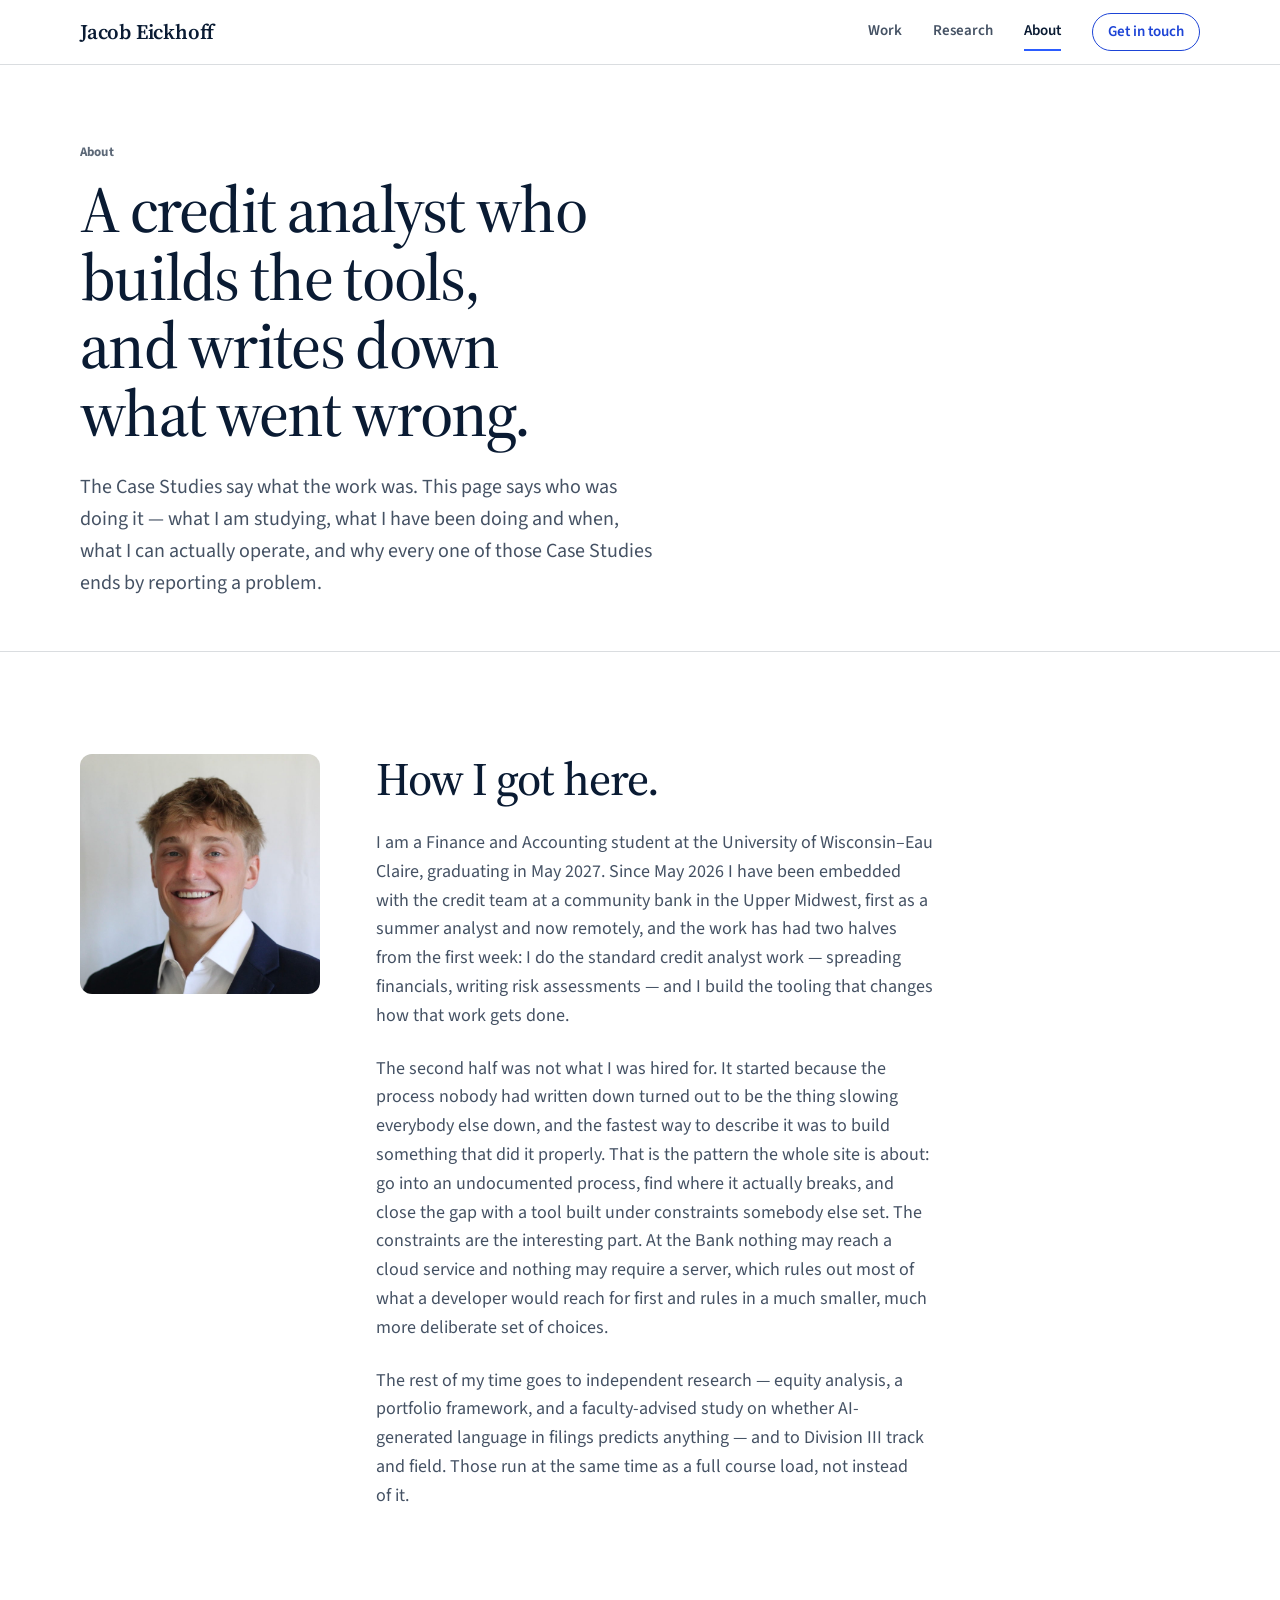
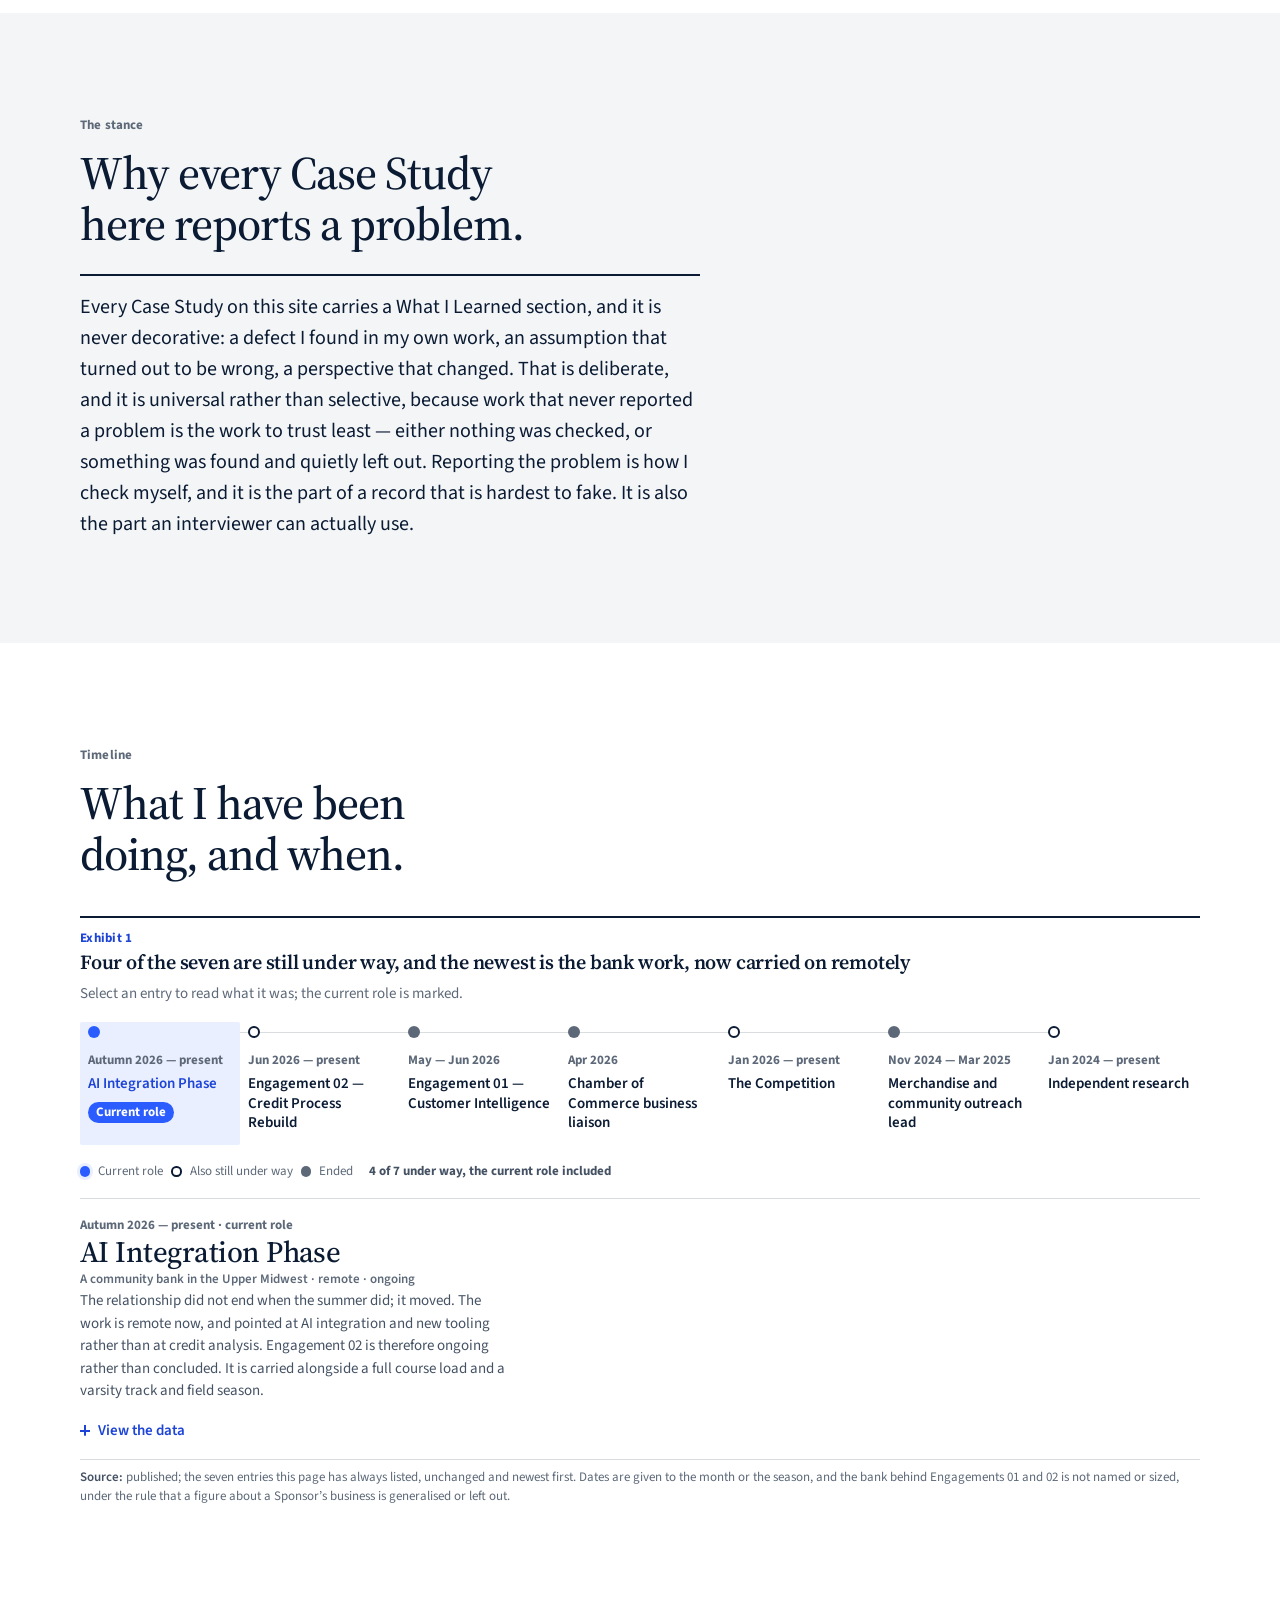
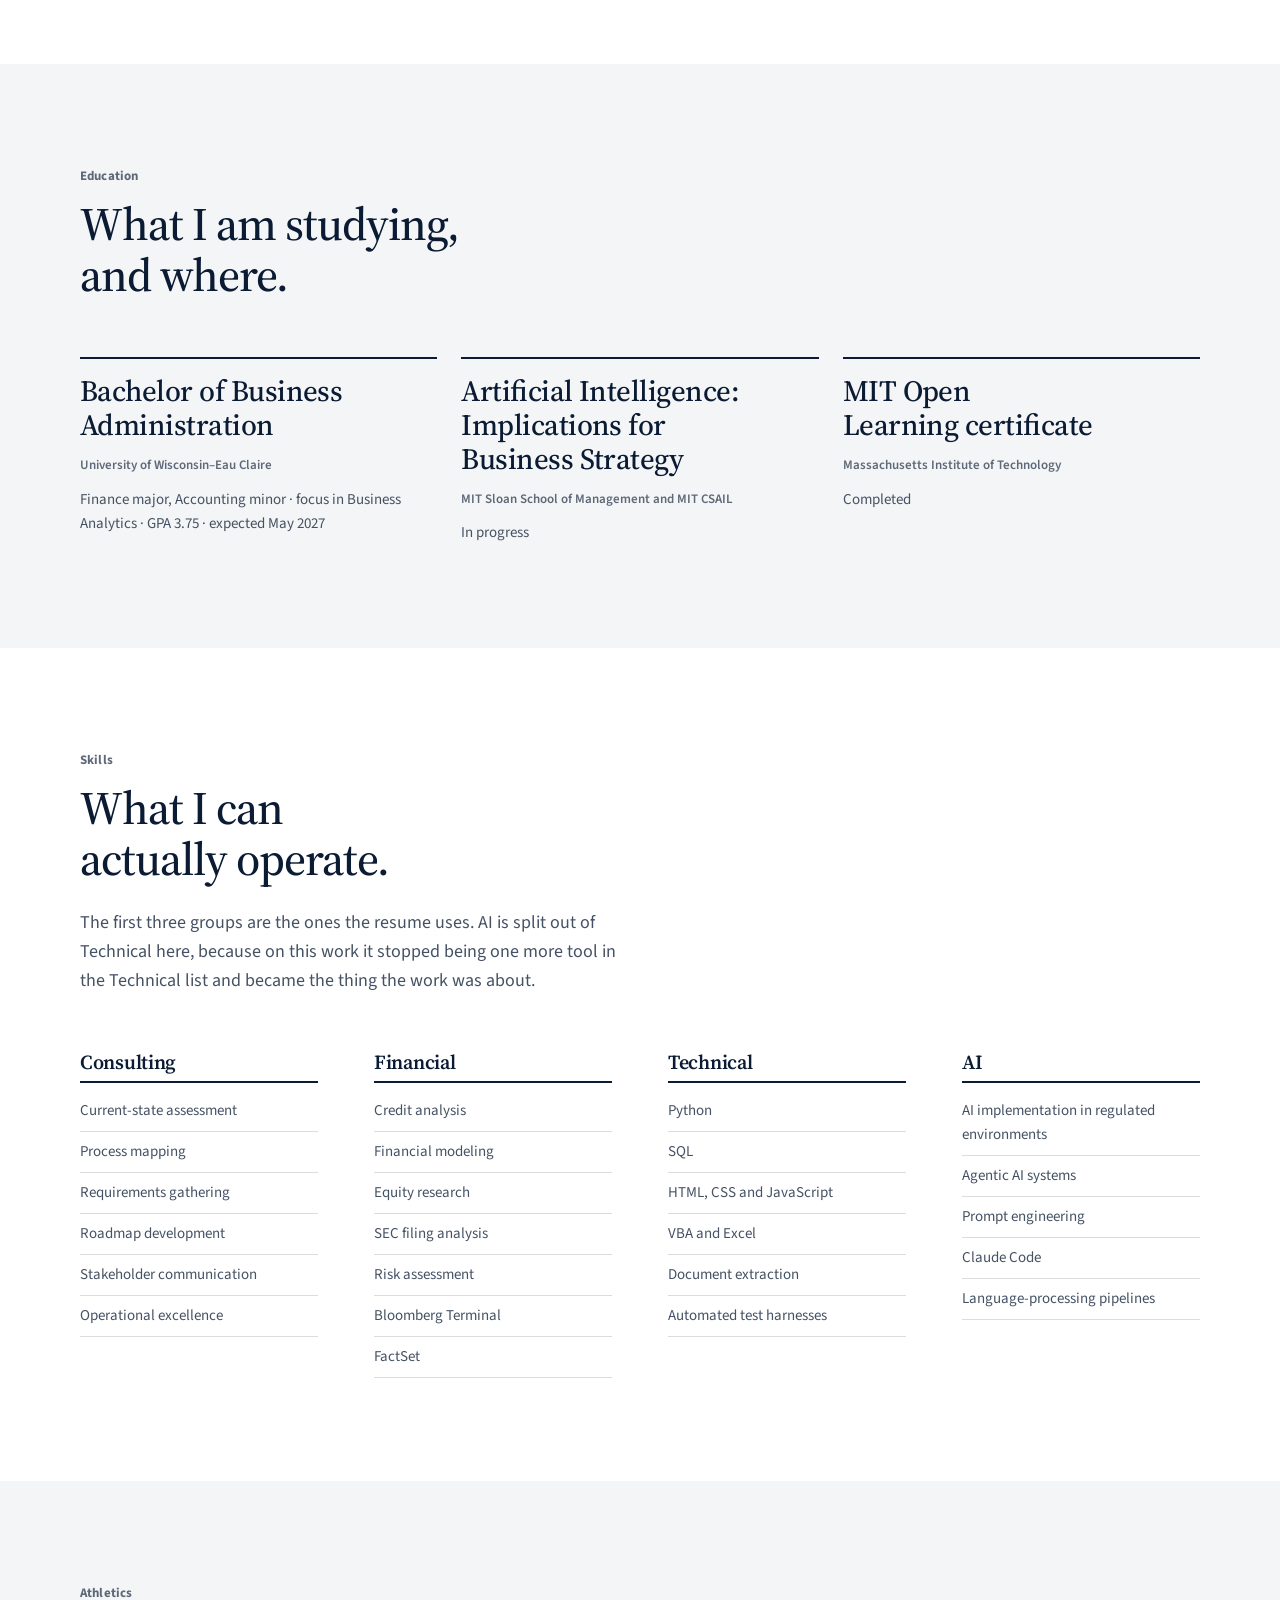
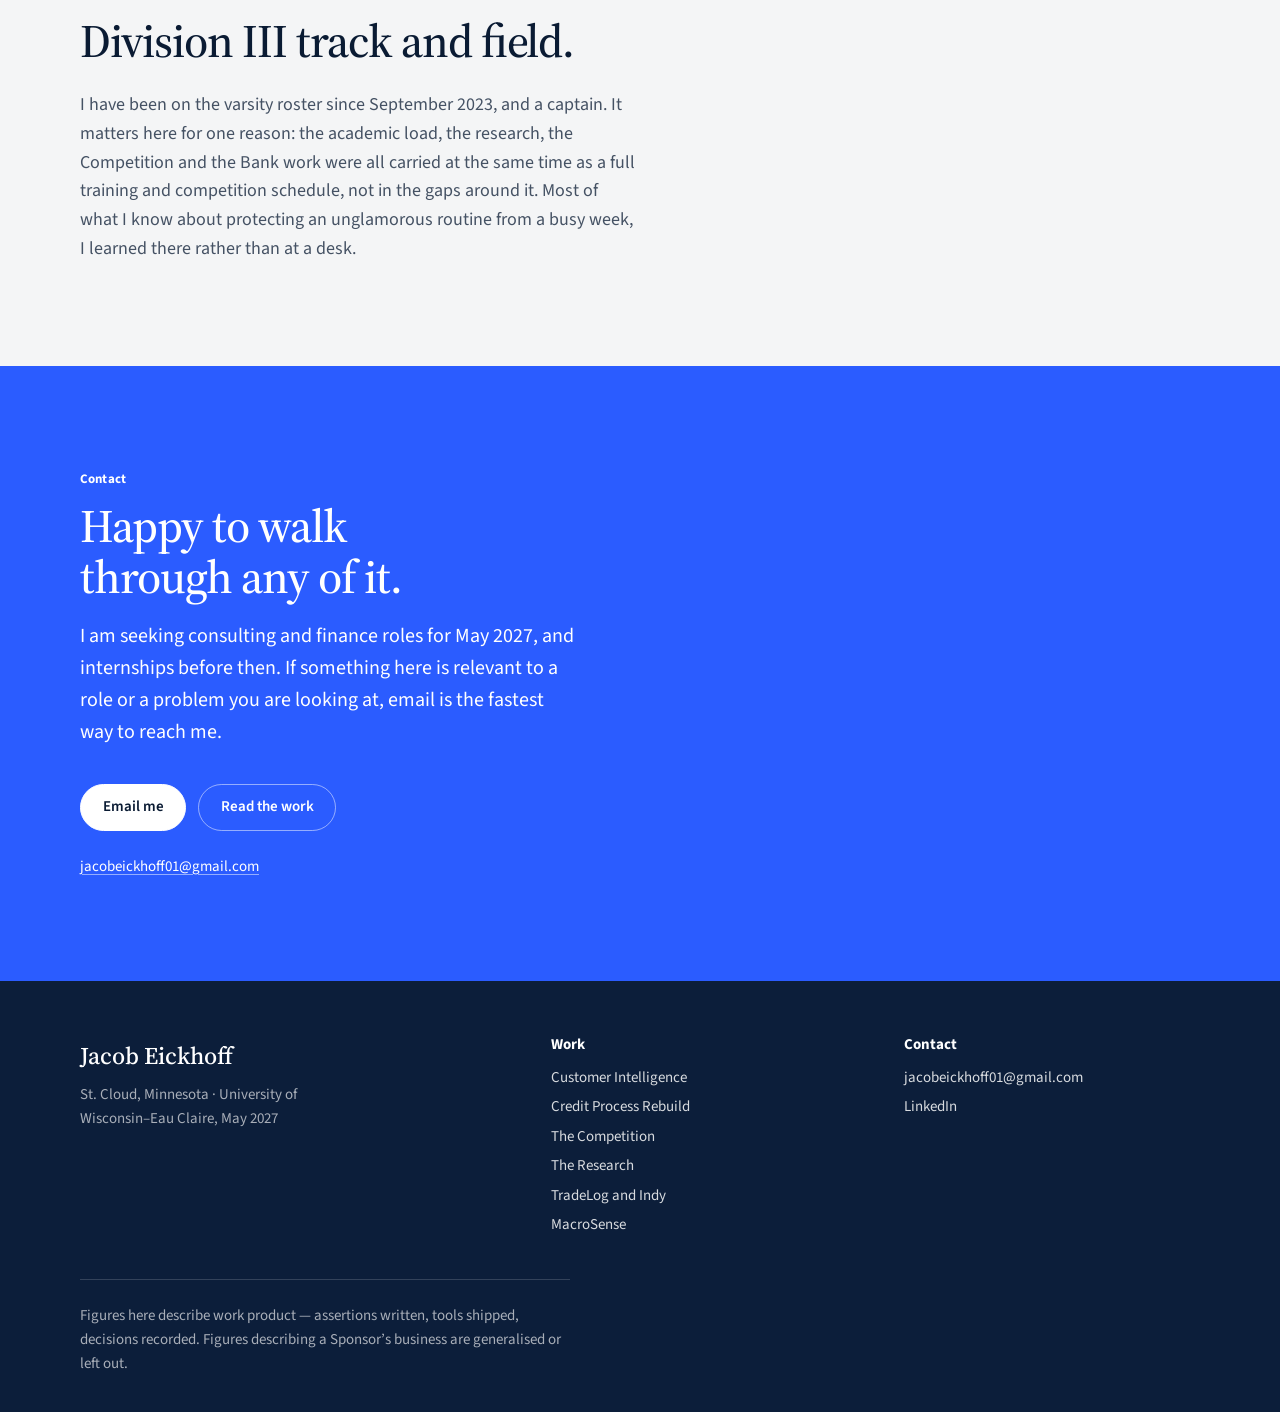
==== about/index.html @ f671aff2 "Seven entries on one rail, and the current role marked where it leads Issue 28. The About page's tim" ====
<!DOCTYPE html>
<html lang="en">
<head>
<meta charset="utf-8">
<meta name="viewport" content="width=device-width, initial-scale=1">
<title>About — Jacob Eickhoff</title>
<meta name="description" content="Jacob Eickhoff — Finance and Accounting BBA at UW–Eau Claire, credit analyst and AI implementation lead for a community bank in the Upper Midwest. Timeline, education, skills, track and field, and why every Case Study here reports a problem.">
<!-- ABOVE THE STYLESHEETS, AND NOT DEFERRED. Both halves matter.
     Not deferred: this script turns the hiding rules on and has to do that before first paint.
     Above them: a classic <script src> cannot execute until every stylesheet BEFORE it has
     loaded, because it might ask for a computed style - so below the Google Fonts link, a slow
     or unreachable CDN blocks this script, which blocks the parser, and the reader gets a blank
     page until a third party answers. Here, the page renders immediately in the fallback face
     and the webfont swaps in when it arrives. See the header of motion.js. -->
<script src="/assets/js/motion.js"></script>
<!-- Deferred: it draws each Exhibit from its data table once the page has parsed, and the page is
     complete without it. Above the stylesheets for the reason given for motion.js. -->
<script src="/assets/js/exhibit.js" defer></script>
<link rel="preconnect" href="https://fonts.googleapis.com">
<link rel="preconnect" href="https://fonts.gstatic.com" crossorigin>
<link rel="stylesheet" href="https://fonts.googleapis.com/css2?family=Source+Serif+4:ital,opsz,wght@0,8..60,400;0,8..60,500;0,8..60,600;1,8..60,500;1,8..60,600&amp;family=Source+Sans+3:wght@400;600;700&amp;display=swap">
<link rel="stylesheet" href="/assets/css/site.css">
<link rel="icon" href="/assets/img/favicon.svg" type="image/svg+xml">
</head>
<body>
<!-- chrome:nav -->
  <a class="skip-link" href="#main">Skip to content</a>
  <header class="site-header">
    <div class="wrap site-header__inner">
      <a class="brand" href="/">Jacob Eickhoff</a>
      <nav class="nav" aria-label="Primary">
        <ul class="nav__list">
          <li><a class="nav__link" href="/work/">Work</a></li>
          <li><a class="nav__link" href="/research/">Research</a></li>
          <li><a class="nav__link is-current" href="/about/" aria-current="page">About</a></li>
          <li><a class="nav__link nav__cta" href="/contact/">Get in touch</a></li>
        </ul>
      </nav>
    </div>
  </header>
<!-- /chrome:nav -->

<main id="main">

  <section class="page-head">
    <div class="wrap">
      <p class="eyebrow hero__eyebrow">About</p>
      <h1 class="page-head__title">A credit analyst who builds the tools, and writes down what
        went wrong.</h1>
      <p class="page-head__lede">The Case Studies say what the work was. This page says who was
        doing it &mdash; what I am studying, what I have been doing and when, what I can actually
        operate, and why every one of those Case Studies ends by reporting a problem.</p>
    </div>
  </section>

  <section class="section">
    <div class="wrap">
      <div class="about__grid">
        <img class="about__portrait" src="/assets/img/headshot.jpg" width="800" height="800"
             alt="Jacob Eickhoff, photographed against a plain background in a navy jacket.">
        <div>
          <h2 class="section__title">How I got here.</h2>
          <p class="section__lede">I am a Finance and Accounting student at the University of
            Wisconsin&ndash;Eau Claire, graduating in May 2027. Since May 2026 I have been embedded
            with the credit team at a community bank in the Upper Midwest, first as a summer
            analyst and now remotely, and the work has had two halves from the first week: I do the
            standard credit analyst work &mdash; spreading financials, writing risk assessments
            &mdash; and I build the tooling that changes how that work gets done.</p>
          <p class="section__lede">The second half was not what I was hired for. It started
            because the process nobody had written down turned out to be the thing slowing
            everybody else down, and the fastest way to describe it was to build something that
            did it properly. That is the pattern the whole site is about: go into an undocumented
            process, find where it actually breaks, and close the gap with a tool built under
            constraints somebody else set. The constraints are the interesting part. At the Bank
            nothing may reach a cloud service and nothing may require a server, which rules out
            most of what a developer would reach for first and rules in a much smaller, much more
            deliberate set of choices.</p>
          <p class="section__lede">The rest of my time goes to independent research &mdash; equity
            analysis, a portfolio framework, and a faculty-advised study on whether AI-generated
            language in filings predicts anything &mdash; and to Division III track and field.
            Those run at the same time as a full course load, not instead of it.</p>
        </div>
      </div>
    </div>
  </section>

  <!-- The stance. It is on this page and nowhere else, deliberately: put it on every Case Study
       and it reads as an apology attached to the thing being apologised for. Put it once, here,
       and it reads as the method it is. -->
  <section class="section section--shade" id="stance">
    <div class="wrap">
      <p class="eyebrow">The stance</p>
      <h2 class="section__title">Why every Case Study here reports a problem.</h2>
      <p class="stance">Every Case Study on this site carries a What I Learned section, and it is never
          decorative: a defect I found in my own work, an assumption that turned out to be wrong,
          a perspective that changed. That is deliberate, and it is universal rather than
          selective, because work that never reported a problem is the work to trust least
          &mdash; either nothing was checked, or something was found and quietly left out.
          Reporting the problem is how I check myself, and it is the part of a record that is
        hardest to fake. It is also the part an interviewer can actually use.</p>
    </div>
  </section>

  <section class="section" id="timeline">
    <div class="wrap">
      <p class="eyebrow">Timeline</p>
      <h2 class="section__title">What I have been doing, and when.</h2>
      <figure class="exhibit" id="exhibit-timeline" data-exhibit="timeline" data-provenance="published">
        <div class="exhibit__head">
          <h3 class="exhibit__title"><span class="exhibit__label">Exhibit 1</span> Four of the seven are
            still under way, and the newest is the bank work, now carried on remotely</h3>
          <p class="exhibit__instruction">Select an entry to read what it was; the current role is
            marked.</p>
        </div>
        <div class="exhibit__stage" data-stage></div>
        <details class="exhibit__data">
          <summary class="exhibit__data-toggle">View the data</summary>
          <div class="exhibit__table exhibit__table--prose">
            <table>
              <caption>Every entry on the timeline, newest first; the first is the current role</caption>
              <thead>
                <tr><th scope="col">Role or Engagement</th><th scope="col">When</th><th scope="col">Where</th><th scope="col">What it was</th></tr>
              </thead>
              <tbody>
                <tr><th scope="row">AI Integration Phase</th><td>Autumn 2026 &mdash; present</td><td>A community bank in the Upper Midwest &middot; remote &middot; ongoing</td><td>The relationship did not end when the summer did; it moved. The work is remote now, and pointed at AI integration and new tooling rather than at credit analysis. Engagement 02 is therefore ongoing rather than concluded. It is carried alongside a full course load and a varsity track and field season.</td></tr>
                <tr><th scope="row">Engagement 02 &mdash; Credit Process Rebuild</th><td>Jun 2026 &mdash; present</td><td>A community bank in the Upper Midwest &middot; on site through the summer &middot; ongoing</td><td>Loan origination rebuilt as local-only browser tools: intake, tax-document extraction, spreads, and the approval presentation restructured into a Three-Stage Review. Begun on site over the summer and not concluded &mdash; it is what the AI Integration Phase above is a continuation of.</td></tr>
                <tr><th scope="row">Engagement 01 &mdash; Customer Intelligence</th><td>May &mdash; Jun 2026</td><td>A community bank in the Upper Midwest &middot; on site</td><td>Browser-based mapping and profitability tools that gave leadership a spatial and demographic view of a customer base it had only ever seen as rows in a spreadsheet.</td></tr>
                <tr><th scope="row">Chamber of Commerce business liaison</th><td>Apr 2026</td><td>University of Wisconsin&ndash;Eau Claire</td><td>One of a small group of Bloomberg-capable students sent to represent the university at a Chamber of Commerce breakfast, talking to regional executives and business owners about AI, financial analysis and careers.</td></tr>
                <tr><th scope="row">The Competition</th><td>Jan 2026 &mdash; present</td><td>Four-person team &middot; hedge fund case competition</td><td>&ldquo;Operational AI Adoption in a Winner-Take-Most Economy.&rdquo; I built the language-processing and machine-learning pipeline behind the paper, and reported the two earlier periods in which the same signal pointed the wrong way rather than only the one in which it worked.</td></tr>
                <tr><th scope="row">Merchandise and community outreach lead</th><td>Nov 2024 &mdash; Mar 2025</td><td>Bonds Social Club</td><td>Outreach to stakeholders across 35+ institutions, a go-to-market plan for 35 merchandise items, campus bookstore placement, and 5+ partner meetings out of it. The least technical thing on this list and the one that taught me the most about getting a decision out of somebody who does not report to me.</td></tr>
                <tr><th scope="row">Independent research</th><td>Jan 2024 &mdash; present</td><td>Self-directed, and faculty-advised</td><td>Equity analysis across US markets on Bloomberg and FactSet, a portfolio framework built on full-market sentiment signals, and The Research &mdash; the faculty-advised study on whether AI-generated language in SEC filings predicts abnormal returns, which I withdrew after catching my own false positive, and then rebuilt from the ground up.</td></tr>
              </tbody>
            </table>
          </div>
        </details>
        <figcaption class="exhibit__source"><b>Source:</b> published; the seven entries this page has
          always listed, unchanged and newest first. Dates are given to the month or the season, and
          the bank behind Engagements 01 and 02 is not named or sized, under the rule that a figure
          about a Sponsor&rsquo;s business is generalised or left out.</figcaption>
      </figure>
    </div>
  </section>

  <section class="section section--shade" id="education">
    <div class="wrap">
      <p class="eyebrow">Education</p>
      <h2 class="section__title">What I am studying, and where.</h2>
      <ul class="credentials">
        <li class="credential reveal">
          <h3 class="credential__what">Bachelor of Business Administration</h3>
          <p class="credential__where">University of Wisconsin&ndash;Eau Claire</p>
          <p class="credential__meta">Finance major, Accounting minor &middot; focus in Business
            Analytics &middot; GPA 3.75 &middot; expected May 2027</p>
        </li>
        <li class="credential reveal">
          <h3 class="credential__what">Artificial Intelligence: Implications for Business
            Strategy</h3>
          <p class="credential__where">MIT Sloan School of Management and MIT CSAIL</p>
          <p class="credential__meta">In progress</p>
        </li>
        <li class="credential reveal">
          <h3 class="credential__what">MIT Open Learning certificate</h3>
          <p class="credential__where">Massachusetts Institute of Technology</p>
          <p class="credential__meta">Completed</p>
        </li>
      </ul>
    </div>
  </section>

  <section class="section" id="skills">
    <div class="wrap">
      <p class="eyebrow">Skills</p>
      <h2 class="section__title">What I can actually operate.</h2>
      <p class="section__lede">The first three groups are the ones the resume uses. AI is
        split out of Technical here, because on this work it stopped being one more tool in the
        Technical list and became the thing the work was about.</p>
      <div class="skillset">
        <div class="skillset__group reveal">
          <h3 class="skillset__name">Consulting</h3>
          <ul class="skillset__list">
            <li>Current-state assessment</li>
            <li>Process mapping</li>
            <li>Requirements gathering</li>
            <li>Roadmap development</li>
            <li>Stakeholder communication</li>
            <li>Operational excellence</li>
          </ul>
        </div>
        <div class="skillset__group reveal">
          <h3 class="skillset__name">Financial</h3>
          <ul class="skillset__list">
            <li>Credit analysis</li>
            <li>Financial modeling</li>
            <li>Equity research</li>
            <li>SEC filing analysis</li>
            <li>Risk assessment</li>
            <li>Bloomberg Terminal</li>
            <li>FactSet</li>
          </ul>
        </div>
        <div class="skillset__group reveal">
          <h3 class="skillset__name">Technical</h3>
          <ul class="skillset__list">
            <li>Python</li>
            <li>SQL</li>
            <li>HTML, CSS and JavaScript</li>
            <li>VBA and Excel</li>
            <li>Document extraction</li>
            <li>Automated test harnesses</li>
          </ul>
        </div>
        <div class="skillset__group reveal">
          <h3 class="skillset__name">AI</h3>
          <ul class="skillset__list">
            <li>AI implementation in regulated environments</li>
            <li>Agentic AI systems</li>
            <li>Prompt engineering</li>
            <li>Claude Code</li>
            <li>Language-processing pipelines</li>
          </ul>
        </div>
      </div>
    </div>
  </section>

  <section class="section section--shade" id="athletics">
    <div class="wrap">
      <p class="eyebrow">Athletics</p>
      <h2 class="section__title">Division III track and field.</h2>
      <p class="section__lede">I have been on the varsity roster since September 2023, and a
        captain. It matters here for one reason: the academic load, the research, the
        Competition and the Bank work were all carried at the same time as a full training and
        competition schedule, not in the gaps around it. Most of what I know about protecting an
        unglamorous routine from a busy week, I learned there rather than at a desk.</p>
    </div>
  </section>

  <section class="section contact">
    <div class="wrap">
      <p class="eyebrow hero__eyebrow">Contact</p>
      <h2 class="contact__title">Happy to walk through any of it.</h2>
      <p class="contact__lede">I am seeking consulting and finance roles for May 2027, and
        internships before then. If something here is relevant to a role or a problem you are
        looking at, email is the fastest way to reach me.</p>
      <div class="contact__actions">
        <a class="btn btn--primary" href="mailto:jacobeickhoff01@gmail.com">Email me</a>
        <a class="btn btn--ghost" href="/work/">Read the work</a>
      </div>
      <p class="contact__address"><a href="mailto:jacobeickhoff01@gmail.com">jacobeickhoff01@gmail.com</a></p>
    </div>
  </section>

</main>

<!-- chrome:footer -->
  <footer class="site-footer">
    <div class="wrap site-footer__inner">
      <div class="site-footer__identity">
        <p class="site-footer__name">Jacob Eickhoff</p>
        <p class="site-footer__where">St. Cloud, Minnesota &middot; University of Wisconsin&ndash;Eau Claire, May 2027</p>
      </div>
      <div class="site-footer__group">
        <h2 class="site-footer__heading">Work</h2>
        <ul class="site-footer__list">
          <li><a href="/work/customer-intelligence/">Customer Intelligence</a></li>
          <li><a href="/work/credit-process-rebuild/">Credit Process Rebuild</a></li>
          <li><a href="/work/the-competition/">The Competition</a></li>
          <li><a href="/work/the-research/">The Research</a></li>
          <li><a href="/work/tradelog-and-indy/">TradeLog and Indy</a></li>
          <li><a href="/work/macrosense/">MacroSense</a></li>
        </ul>
      </div>
      <div class="site-footer__group">
        <h2 class="site-footer__heading">Contact</h2>
        <ul class="site-footer__list">
          <li><a href="mailto:jacobeickhoff01@gmail.com">jacobeickhoff01@gmail.com</a></li>
          <li><a href="https://www.linkedin.com/in/jacob-eickhoff" rel="me noopener">LinkedIn</a></li>
        </ul>
      </div>
      <p class="site-footer__note">Figures here describe work product &mdash; assertions written, tools shipped, decisions recorded. Figures describing a Sponsor&rsquo;s business are generalised or left out.</p>
    </div>
  </footer>
<!-- /chrome:footer -->

</body>
</html>
---- assets/css/site.css ----
/* =================================================================================================
   site.css - the whole visual system. Every page loads this file and no other.

   THE TOKENS ARE THE CONTRACT. Palette, type scale and spacing rhythm are custom properties on
   :root, and nothing below hard-codes a colour or a size that a token already names. That is what
   makes a Case Study written six issues from now look like it belongs to the same site as the
   homepage without anyone comparing them side by side.

   NOTHING IS HIDDEN EXCEPT UNDER .js-motion. The scroll reveals need their elements to start
   invisible, and an element that starts invisible in a plain stylesheet stays invisible forever
   when the script is blocked, fails, or simply has not arrived yet. So the hiding rule is scoped
   to a class that motion.js adds to <html> as its first act. No script, no class, no hiding, and
   the page is just a page. suites/run.py fails the run on any opacity:0 outside that scope.
   (The Spine's table of contents is not hidden in this sense below 64rem: it is a second route to
   headings the page already shows, dropped where there is no column beside the prose for it.)
   ============================================================================================== */

:root {
  /* ---- palette -------------------------------------------------------------------------------
     The spec's colours and no others. Ink on white; electric blue for what a reader can act on,
     for the Exhibit label and for stat units; navy bands for the figures strip and the footer, and
     a blue band for the contact call to action. Every neutral below is a mix of those, so a new
     grey cannot arrive without somebody typing a new hex value where a reviewer will see it. */
  --ink: #0a1b33;
  --paper: #ffffff;
  --blue: #2b5cff;
  --blue-deep: #1d44d6;
  --navy-deep: #0c1e3a;

  /* Pass and fail, and nothing else. Always paired with an icon and a label, never colour alone. */
  --good: #1b8a5a;
  --bad: #b3261e;

  /* The categorical data palette, in this fixed order, validated for colour-vision separation.
     Its contrast warning is answered by direct labels and the data table, not by the colours. */
  --data-1: #2b5cff;
  --data-2: #10a5b5;
  --data-3: #d9971a;
  --data-4: #c7405a;

  --ink-soft: color-mix(in srgb, var(--ink) 76%, var(--paper));
  --ink-mute: color-mix(in srgb, var(--ink) 66%, var(--paper));
  --line: color-mix(in srgb, var(--ink) 15%, var(--paper));
  --line-soft: color-mix(in srgb, var(--ink) 9%, var(--paper));
  --mist: color-mix(in srgb, var(--ink) 4.5%, var(--paper));
  --mist-deep: color-mix(in srgb, var(--ink) 7%, var(--paper));
  --hatch: color-mix(in srgb, var(--ink) 5%, transparent);
  --blue-wash: color-mix(in srgb, var(--blue) 10%, var(--paper));

  /* Text and rules ON a navy band, and on the blue one. */
  --on-dark: color-mix(in srgb, var(--paper) 84%, var(--navy-deep));
  --on-dark-mute: color-mix(in srgb, var(--paper) 64%, var(--navy-deep));
  --blue-on-dark: color-mix(in srgb, var(--blue) 45%, var(--paper));
  --rule-on-dark: color-mix(in srgb, var(--paper) 16%, transparent);
  --rule-on-blue: color-mix(in srgb, var(--paper) 50%, transparent);

  /* ---- type ----------------------------------------------------------------------------------
     Serif for display only: headlines, titles, stat figures, pull quotes, the drop cap. Sans for
     everything a reader reads through: prose, decks, captions, controls, tables. The display steps
     are fluid so a headline is large on a monitor without overflowing a 320px phone. */
  --font-serif: "Source Serif 4", Georgia, "Times New Roman", serif;
  --font-sans: "Source Sans 3", "Helvetica Neue", Arial, sans-serif;

  --text-xs: 0.8125rem;
  --text-compact: 0.875rem;
  --text-sm: 0.9375rem;
  --text-base: 1.0625rem;
  --text-read: 1.125rem;
  --text-md: 1.25rem;
  --text-brand: 1.3rem;
  --text-name: 1.5rem;
  --text-lg: clamp(1.4rem, 1.2rem + 0.8vw, 1.85rem);
  --text-xl: clamp(1.9rem, 1.4rem + 2vw, 2.9rem);
  --text-2xl: clamp(2.3rem, 1.5rem + 3.4vw, 4.1rem);
  --text-3xl: clamp(2.5rem, 1.6rem + 4vw, 4.75rem);
  --text-figure: clamp(2.6rem, 2rem + 2.5vw, 3.75rem);

  --tracking-display: -0.022em;
  --tracking-hero: -0.028em;

  /* ---- spacing rhythm ------------------------------------------------------------------------ */
  --space-3xs: 0.25rem;
  --space-2xs: 0.5rem;
  --space-xs: 0.75rem;
  --space-sm: 1rem;
  --space-md: 1.5rem;
  --space-lg: 2.25rem;
  --space-xl: 3.5rem;
  --space-2xl: 5rem;
  --space-3xl: 6.5rem;

  --wrap: 76rem;
  --measure: 46rem;
  --gutter: clamp(1rem, 4vw, 3rem);
  --radius: 10px;
  --radius-photo: 12px;
  --radius-ring: 2px;
  --pill: 999px;

  /* The sticky chrome, and what has to clear it: the header sits at one layer, the progress rule
     drawn along its lower edge at the next, and anything else sticky stops this far from the top. */
  --z-chrome: 40;
  --z-over-chrome: 41;
  --chrome-clearance: 6rem;
  --ease: cubic-bezier(0.16, 1, 0.3, 1);
  --speed: 800ms;

  accent-color: var(--blue);
}

/* =================================================================================================
   RESET - the small, deliberate part of one
   ============================================================================================== */
*,
*::before,
*::after {
  box-sizing: border-box;
}

html {
  -webkit-text-size-adjust: 100%;
  scroll-behavior: smooth;
  /* The chrome is sticky, so an in-page anchor has to land below it rather than under it. */
  scroll-padding-top: 6.5rem;
  scrollbar-color: var(--line) var(--paper);
}

@media (min-width: 40rem) {
  html {
    scroll-padding-top: 5.5rem;
  }
}

body {
  margin: 0;
  background: var(--paper);
  color: var(--ink);
  font-family: var(--font-sans);
  font-size: var(--text-base);
  line-height: 1.6;
  font-feature-settings: "kern", "liga";
  /* A long unbroken token - a URL in body copy - is the usual cause of overflow at 320px. */
  overflow-wrap: break-word;
}

::selection {
  background: var(--blue);
  color: var(--paper);
}

img {
  max-width: 100%;
  height: auto;
  display: block;
}

h1,
h2,
h3,
h4 {
  font-family: var(--font-serif);
  font-weight: 600;
  font-optical-sizing: auto;
  letter-spacing: -0.015em;
  line-height: 1.1;
  margin: 0;
  text-wrap: balance;
}

/* HEADLINE EMPHASIS. One phrase per headline may carry the finding, and this is what it looks
   like. Body text never uses it, and suites/run.py refuses a second one in a headline and any in a
   Spine heading or an Exhibit title. On a navy or blue band the phrase keeps the band's colour:
   blue on blue is invisible, and blue on navy is a link that goes nowhere. */
h1 em,
h2 em,
h3 em,
h4 em,
h5 em,
h6 em {
  font-style: italic;
  color: var(--emphasis, var(--blue-deep));
}

/* A coloured band declares that it is one, and every headline on it follows. */
.stats,
.contact,
.site-footer {
  --emphasis: currentColor;
}

p {
  margin: 0 0 var(--space-sm);
  text-wrap: pretty;
}

p:last-child {
  margin-bottom: 0;
}

a {
  color: inherit;
  text-decoration-thickness: 1px;
  text-underline-offset: 0.22em;
}

a:hover {
  color: var(--blue-deep);
}

ul {
  margin: 0;
  padding: 0;
  list-style: none;
}

button {
  font: inherit;
}

:focus-visible {
  outline: 2px solid var(--blue);
  outline-offset: 3px;
  border-radius: var(--radius-ring);
}

/* =================================================================================================
   UTILITIES - site-wide helpers any component may use
   ============================================================================================== */
/* Read by a screen reader, not drawn: words that a visual layout already says some other way. */
.visually-hidden {
  position: absolute;
  width: 1px;
  height: 1px;
  margin: -1px;
  padding: 0;
  overflow: hidden;
  clip-path: inset(50%);
  white-space: nowrap;
  border: 0;
}

/* =================================================================================================
   LAYOUT
   ============================================================================================== */
.wrap {
  width: 100%;
  max-width: var(--wrap);
  margin-inline: auto;
  padding-inline: var(--gutter);
}

.section {
  padding-block: clamp(var(--space-xl), 8vw, var(--space-3xl));
}

.section--shade {
  background: var(--mist);
}

/* THE LABEL TREATMENT - one rule, every small label on the site. Sentence case: the uppercase
   eyebrow was v1's, and a label set in capitals above a headline competes with the headline. Each
   still owns its own colour and spacing; the typography is what makes them one site. */
.eyebrow,
.about__facts dt,
.case-head__flag,
.pending-result__flag,
.withheld-result__flag,
.track__standing dt,
.omissions dt,
.channels dt {
  font-family: var(--font-sans);
  font-size: var(--text-xs);
  font-weight: 700;
  letter-spacing: 0.01em;
}

.eyebrow {
  color: var(--ink-mute);
  margin: 0 0 var(--space-xs);
}

.section__title {
  font-size: var(--text-xl);
  font-weight: 500;
  letter-spacing: var(--tracking-display);
  max-width: 22ch;
}

/* A heading INSIDE a section, under its title. The step down in size is the whole of the
   difference between them. */
.section__subtitle {
  font-size: var(--text-lg);
  font-weight: 500;
  letter-spacing: -0.018em;
  max-width: 26ch;
  margin-top: var(--space-xl);
  margin-bottom: var(--space-md);
}

.section__lede {
  font-size: var(--text-read);
  color: var(--ink-soft);
  max-width: 62ch;
  margin-top: var(--space-md);
}

/* =================================================================================================
   CHROME - duplicated into every page, kept identical by suites/run.py (ADR-0002)
   A sticky white bar: the name, three routes, and the one action the whole site exists to earn.
   ============================================================================================== */
.skip-link {
  position: absolute;
  left: var(--space-sm);
  top: var(--space-sm);
  z-index: 100;
  transform: translateY(-350%);
  background: var(--ink);
  color: var(--paper);
  font-weight: 600;
  padding: var(--space-2xs) var(--space-sm);
  border-radius: var(--radius-ring);
  text-decoration: none;
  transition: transform 180ms var(--ease);
}

.skip-link:focus {
  transform: translateY(0);
}

.skip-link:hover {
  color: var(--paper);
}

.site-header {
  position: sticky;
  top: 0;
  z-index: var(--z-chrome);
  background: color-mix(in srgb, var(--paper) 94%, transparent);
  -webkit-backdrop-filter: saturate(1.4) blur(10px);
  backdrop-filter: saturate(1.4) blur(10px);
  border-bottom: 1px solid var(--line);
}

.site-header__inner {
  display: flex;
  flex-wrap: wrap;
  align-items: center;
  justify-content: space-between;
  gap: var(--space-3xs) var(--space-md);
  min-height: 4rem;
  padding-block: var(--space-2xs);
}

.brand {
  font-family: var(--font-serif);
  font-weight: 600;
  font-size: var(--text-brand);
  letter-spacing: -0.01em;
  text-decoration: none;
  white-space: nowrap;
}

.brand:hover {
  color: var(--ink);
}

.nav__list {
  display: flex;
  flex-wrap: wrap;
  align-items: center;
  gap: var(--space-2xs) clamp(0.9rem, 2.4vw, 2rem);
}

.nav__link {
  display: inline-block;
  font-size: var(--text-sm);
  font-weight: 600;
  text-decoration: none;
  color: var(--ink-soft);
  padding-block: 0.4rem;
  border-bottom: 2px solid transparent;
  transition: color 160ms var(--ease), border-color 160ms var(--ease),
    background-color 160ms var(--ease);
}

.nav__link:hover {
  color: var(--ink);
  border-bottom-color: var(--blue);
}

/* The active page. One class and one aria-current, and they are the ONLY thing suites/run.py
   permits a page's chrome to differ by. */
.nav__link.is-current {
  color: var(--ink);
  border-bottom-color: var(--blue);
}

.nav__cta,
.nav__cta:hover {
  color: var(--blue-deep);
  border: 1.5px solid var(--blue-deep);
  border-radius: var(--pill);
  padding: 0.4rem 0.95rem;
}

.nav__cta:hover,
.nav__cta.is-current {
  background: var(--blue-deep);
  color: var(--paper);
}

/* On a phone the routes get their own row under the name, spread across it, rather than being
   hidden: a recruiter who opened the link from an email is the reader most likely to be on one. */
@media (max-width: 30rem) {
  .nav {
    flex-basis: 100%;
  }

  .nav__list {
    justify-content: space-between;
    gap: var(--space-2xs) var(--space-xs);
  }

  .nav__link {
    font-size: var(--text-compact);
  }

  .nav__cta,
  .nav__cta:hover {
    padding: 0.3rem 0.7rem;
  }
}

.site-footer {
  background: var(--navy-deep);
  color: var(--on-dark-mute);
  font-size: var(--text-sm);
}

.site-footer__inner {
  display: grid;
  gap: var(--space-lg) var(--space-xl);
  padding-block: var(--space-xl) var(--space-lg);
}

.site-footer__name {
  font-family: var(--font-serif);
  font-size: var(--text-name);
  font-weight: 500;
  color: var(--paper);
  margin: 0 0 var(--space-2xs);
}

.site-footer__where {
  margin: 0;
  max-width: 34ch;
}

.site-footer__heading {
  font-family: var(--font-sans);
  font-size: var(--text-sm);
  font-weight: 700;
  letter-spacing: 0.01em;
  color: var(--paper);
  margin-bottom: var(--space-xs);
}

.site-footer__list li {
  margin-bottom: 0.35rem;
}

.site-footer__list a {
  color: var(--on-dark);
  text-decoration: none;
  overflow-wrap: anywhere;
}

.site-footer__list a:hover {
  color: var(--paper);
  text-decoration: underline;
}

.site-footer__note {
  grid-column: 1 / -1;
  border-top: 1px solid var(--rule-on-dark);
  padding-top: var(--space-md);
  max-width: 70ch;
  margin: 0;
}

.site-footer :focus-visible {
  outline-color: var(--paper);
}

@media (min-width: 52rem) {
  .site-footer__inner {
    grid-template-columns: 1.4fr 1fr 1fr;
    align-items: start;
  }
}

/* =================================================================================================
   HERO - what Jacob does, in one headline, beside the range of the work
   The headline is the page's <h1>; the name sits under it with the photograph, because a recruiter
   reads what somebody does before who. The Engagement overview is the hero's Exhibit.
   ============================================================================================== */
.hero {
  padding-block: clamp(2.5rem, 6vw, 5.5rem) clamp(2.5rem, 5vw, 4.5rem);
  border-bottom: 1px solid var(--line);
}

.hero__grid {
  display: grid;
  grid-template-columns: minmax(0, 1fr);
  gap: clamp(2rem, 5vw, 4.5rem);
  align-items: center;
}

@media (min-width: 62rem) {
  .hero__grid {
    grid-template-columns: minmax(0, 1.05fr) minmax(0, 1fr);
  }
}

.hero__headline {
  font-size: var(--text-3xl);
  font-weight: 500;
  letter-spacing: var(--tracking-hero);
  line-height: 1.02;
  max-width: 15ch;
}

.hero__dek {
  font-size: var(--text-md);
  color: var(--ink-soft);
  max-width: 44ch;
  margin-top: var(--space-md);
}

.hero__ctas {
  display: flex;
  flex-wrap: wrap;
  gap: var(--space-xs);
  margin-top: var(--space-lg);
}

.hero__who {
  display: flex;
  align-items: center;
  gap: 0.9rem;
  margin: var(--space-lg) 0 0;
  font-size: var(--text-sm);
  color: var(--ink-soft);
}

.hero__who img {
  flex: none;
  width: 3rem;
  height: 3rem;
  border-radius: 50%;
  object-fit: cover;
  background: var(--mist);
}

.hero__who strong {
  display: block;
  color: var(--ink);
}

/* The hero's Exhibit sits in the grid, not in a reading column, and stops growing where a 2x2
   stops getting easier to read. */
.exhibit--hero {
  margin: 0;
  max-width: 40rem;
}

/* An arrow on a link or a button that leads on. */
.btn svg,
.more svg {
  flex: none;
  width: 1rem;
  height: 1rem;
  fill: none;
  stroke: currentColor;
  stroke-width: 1.6;
  stroke-linecap: round;
  stroke-linejoin: round;
  transition: transform 200ms var(--ease);
}

.btn:hover svg,
.btn:focus-visible svg,
.more:hover svg,
.more:focus-visible svg {
  transform: translateX(3px);
}

.more {
  display: inline-flex;
  align-items: center;
  gap: 0.45rem;
  font-weight: 600;
  color: var(--blue-deep);
  text-decoration: none;
}

/* =================================================================================================
   BUTTONS - one shape; the ground decides the fill. Primary and solid are the same button, as are
   ghost and outline: v1 needed two pairs because its hero was navy, and now only the contact band
   is a coloured ground, so it is the one place that says otherwise.
   ============================================================================================== */
.btn {
  display: inline-flex;
  align-items: center;
  justify-content: center;
  gap: 0.6rem;
  /* A button label is a label. `anywhere` also lowers the min-content width, which is what stops
     a long one from widening the whole page at 320px rather than just spilling out of its box. */
  max-width: 100%;
  overflow-wrap: anywhere;
  text-align: center;
  font-family: var(--font-sans);
  font-size: var(--text-sm);
  font-weight: 600;
  line-height: 1.3;
  text-decoration: none;
  padding: 0.8rem 1.35rem;
  border: 1.5px solid transparent;
  border-radius: var(--pill);
  cursor: pointer;
  transition: background-color 180ms var(--ease), color 180ms var(--ease),
    border-color 180ms var(--ease);
}

.btn--primary,
.btn--solid {
  background: var(--ink);
  border-color: var(--ink);
  color: var(--paper);
}

.btn--primary:hover,
.btn--solid:hover {
  background: var(--blue);
  border-color: var(--blue);
  color: var(--paper);
}

.btn--ghost,
.btn--outline {
  background: transparent;
  border-color: var(--line);
  color: var(--ink);
}

.btn--ghost:hover,
.btn--outline:hover {
  background: var(--mist);
  border-color: var(--ink);
  color: var(--ink);
}

/* =================================================================================================
   STAT CALLOUTS - the figures strip. The only figures on the homepage (ADR-0001).
   ============================================================================================== */
.stats {
  background: var(--navy-deep);
  color: var(--paper);
  padding-block: clamp(2.5rem, 5vw, 3.5rem);
}

/* The homepage's strip: a line saying what the figures add up to, then the three. */
.stats__grid {
  display: grid;
  gap: var(--space-lg);
}

@media (min-width: 48rem) {
  .stats__grid {
    grid-template-columns: minmax(0, 1.2fr) minmax(0, 3fr);
    align-items: end;
  }
}

.stats__intro {
  font-size: var(--text-lg);
  font-weight: 500;
  letter-spacing: -0.01em;
  line-height: 1.2;
  color: var(--paper);
  max-width: 16ch;
}

.stats__list {
  display: grid;
  gap: var(--space-lg);
}

@media (min-width: 46rem) {
  .stats__list {
    grid-template-columns: repeat(3, 1fr);
    gap: var(--space-xl);
  }
}

.stat {
  border-top: 1px solid var(--rule-on-dark);
  padding-top: var(--space-sm);
}

.stat__figure {
  display: flex;
  align-items: baseline;
  gap: var(--space-2xs);
  flex-wrap: wrap;
  margin: 0;
}

.stat__value {
  font-family: var(--font-serif);
  font-size: var(--text-figure);
  font-weight: 500;
  letter-spacing: -0.02em;
  line-height: 1;
  /* Tabular figures so a counting animation does not make the row jitter as digits change. */
  font-variant-numeric: tabular-nums lining-nums;
}

.stat__unit {
  font-size: var(--text-sm);
  font-weight: 600;
  color: var(--blue-on-dark);
}

.stat__label {
  display: block;
  margin-top: var(--space-xs);
  color: var(--on-dark-mute);
  font-size: var(--text-sm);
  max-width: 32ch;
}

/* THE NUMBERS ROW. On a Case Study the three Stat Callouts are not a band but a row in the page
   head, on white: the frame, then the figures, then the argument. */
.stats--row {
  /* Back to the light-ground emphasis: `initial` unsets the band's, and the fallback applies. */
  --emphasis: initial;
  background: var(--paper);
  color: var(--ink);
  padding-block: 0 clamp(2.5rem, 5vw, 3.5rem);
  border-bottom: 1px solid var(--line);
}

.stats--row .eyebrow {
  font-family: var(--font-sans);
  font-size: var(--text-sm);
  font-weight: 700;
  letter-spacing: 0.01em;
  color: var(--ink);
  max-width: none;
  margin-bottom: var(--space-sm);
}

.stats--row .stats__list {
  gap: var(--space-md);
}

.stats--row .stat {
  border-top: 2px solid var(--ink);
}

.stats--row .stat__value {
  font-size: var(--text-xl);
}

.stats--row .stat__unit {
  color: var(--blue-deep);
}

.stats--row .stat__label {
  color: var(--ink-soft);
}

/* =================================================================================================
   ABOUT BAND
   ============================================================================================== */
.about__grid {
  display: grid;
  gap: var(--space-lg);
  align-items: start;
}

@media (min-width: 52rem) {
  .about__grid {
    grid-template-columns: 15rem minmax(0, 1fr);
    gap: var(--space-xl);
  }
}

.about__portrait {
  width: 100%;
  max-width: 15rem;
  aspect-ratio: 1 / 1;
  object-fit: cover;
  border-radius: var(--radius-photo);
  background: var(--mist);
}

/* Three short facts in a row, each a label over its value. */
.about__facts {
  display: flex;
  flex-wrap: wrap;
  gap: var(--space-2xs) var(--space-lg);
  margin: var(--space-md) 0 0;
  font-size: var(--text-sm);
}

.about__facts dt {
  color: var(--ink-mute);
}

.about__facts dd {
  margin: 0;
  font-weight: 600;
}

/* The way out of the summary and into the depth: the last line of a Research Track. Weighted like
   a decision, and blue because it is one. */
.track__more {
  margin-top: var(--space-md);
  font-size: var(--text-sm);
  font-weight: 600;
}

.track__more a {
  color: var(--blue-deep);
  text-decoration: none;
}

.track__more a:hover {
  text-decoration: underline;
}

/* =================================================================================================
   ENGAGEMENT PREVIEW CARDS - and the two things that share their shape
   An editorial list rather than a row of boxes: a rule, an index, a title, a line.
   ============================================================================================== */
.engagements__list,
.routes {
  display: grid;
  gap: var(--space-lg) var(--space-md);
  margin-top: var(--space-xl);
}

@media (min-width: 42rem) {
  .engagements__list,
  .routes {
    grid-template-columns: repeat(2, 1fr);
  }
}

@media (min-width: 66rem) {
  .engagements__list {
    grid-template-columns: repeat(3, 1fr);
  }
}

/* An education credential is the same card, and so is a route off the 404 page. Sharing the rule
   is what stops the three drifting apart. The credential is the one that is not interactive, so
   it is the one without the hover. */
.engagement-card,
.credential,
.route {
  border-top: 2px solid var(--ink);
  padding-top: var(--space-sm);
  display: grid;
  align-content: start;
  gap: var(--space-2xs);
  transition: border-top-color 200ms var(--ease);
}

.engagement-card--linked:hover,
.route:hover {
  border-top-color: var(--blue);
}

.engagement-card--linked:hover .engagement-card__link,
.route:hover .route__link {
  color: var(--blue-deep);
}

.engagement-card__index {
  font-size: var(--text-xs);
  font-weight: 700;
  font-variant-numeric: tabular-nums;
  color: var(--ink-mute);
  margin: 0;
}

/* Three places carry a card-sized title, a small supporting label and a grey line: the Engagement
   preview, the About page's education cards, and the routes off the 404 page. */
.engagement-card__name,
.credential__what,
.route__name {
  font-size: var(--text-lg);
  font-weight: 500;
  letter-spacing: -0.018em;
  line-height: 1.15;
}

.engagement-card__sponsor,
.credential__where,
.track__sponsor {
  font-size: var(--text-xs);
  font-weight: 600;
  color: var(--ink-mute);
  margin: 0;
}

.engagement-card__line,
.credential__meta,
.route__line {
  font-size: var(--text-sm);
  color: var(--ink-soft);
  margin: var(--space-3xs) 0 0;
}

/* The line under the Engagement list, and the line under the four routes on the 404. */
.engagements__note,
.routes__note {
  margin-top: var(--space-lg);
  font-size: var(--text-sm);
  color: var(--ink-mute);
  max-width: 62ch;
}

/* =================================================================================================
   FEATURED WORK - the homepage's three Engagements shown working, and the one set in a pull quote
   Each feature is its Case Study's argument beside a compact copy of one of its Exhibits. Until that
   Exhibit is added a feature is its argument alone, at its reading width.
   ============================================================================================== */
.section__head {
  display: flex;
  flex-wrap: wrap;
  justify-content: space-between;
  align-items: end;
  gap: var(--space-sm) var(--space-lg);
  margin-bottom: clamp(2rem, 5vw, 3.5rem);
}

.section__head .section__title {
  max-width: 20ch;
}

.section__head .section__lede {
  max-width: 42ch;
  margin: 0;
}

.feature {
  display: grid;
  grid-template-columns: minmax(0, 1fr);
  gap: clamp(1.5rem, 4vw, 4rem);
  padding-block: clamp(2.5rem, 5vw, 4rem);
  border-top: 1px solid var(--line);
}

.feature:first-child {
  border-top: 0;
  padding-top: 0;
}

/* Until the features carry their Exhibits, the three arguments sit side by side, ruled like cards. */
@media (min-width: 60rem) {
  .features:not(:has(.exhibit)) {
    display: grid;
    grid-template-columns: repeat(3, minmax(0, 1fr));
    gap: var(--space-lg) var(--space-md);
  }

  .features:not(:has(.exhibit)) .feature {
    padding: var(--space-sm) 0 0;
    border-top: 2px solid var(--ink);
  }

  .features:not(:has(.exhibit)) .feature--flip > .feature__copy {
    order: 0;
  }
}

@media (min-width: 60rem) {
  .feature:has(> .exhibit) {
    grid-template-columns: minmax(0, 0.8fr) minmax(0, 1.2fr);
    align-items: start;
  }

  .feature--flip:has(> .exhibit) {
    grid-template-columns: minmax(0, 1.2fr) minmax(0, 0.8fr);
  }

  .feature--flip > .feature__copy {
    order: 2;
  }
}

.feature__meta {
  display: flex;
  flex-wrap: wrap;
  gap: var(--space-2xs);
  margin: 0 0 var(--space-sm);
  font-size: var(--text-xs);
  font-weight: 700;
  letter-spacing: 0.01em;
  color: var(--ink-mute);
}

.feature__meta span + span::before {
  content: "\00b7";
  margin-right: var(--space-2xs);
  color: var(--line);
}

.feature__title {
  font-size: var(--text-lg);
  font-weight: 500;
  letter-spacing: -0.018em;
  line-height: 1.15;
  max-width: 22ch;
}

.feature__body {
  color: var(--ink-soft);
  margin-top: 1.1rem;
  max-width: 46ch;
}

.feature__why {
  margin-top: 1.25rem;
  padding-top: var(--space-sm);
  border-top: 1px solid var(--line);
  font-size: var(--text-sm);
  color: var(--ink-soft);
  max-width: 46ch;
}

.feature__why b {
  color: var(--ink);
}

.feature .more,
.feature__action {
  margin-top: 1.25rem;
}

/* The Case Study set in a pull quote, on the shaded band. */
.feature--quote {
  padding: 0;
  border: 0;
}

@media (min-width: 60rem) {
  .feature--quote {
    grid-template-columns: minmax(0, 0.8fr) minmax(0, 1.2fr);
    align-items: start;
  }
}

.pull-quote {
  display: grid;
  gap: var(--space-sm);
  margin: 0;
}

.pull-quote .pull-quote__text {
  font-family: var(--font-serif);
  font-size: var(--text-lg);
  line-height: 1.3;
  color: var(--ink);
  margin: 0;
}

.pull-quote .pull-quote__from {
  font-size: var(--text-sm);
  color: var(--ink-mute);
  margin: 0;
}

/* All six, under the three shown working. */
.engagements {
  margin-top: clamp(2.5rem, 5vw, 4rem);
  padding-top: clamp(2.5rem, 5vw, 4rem);
  border-top: 1px solid var(--line);
}

.engagements__title {
  font-size: var(--text-lg);
  font-weight: 500;
  letter-spacing: -0.018em;
}

.engagements .engagements__list {
  margin-top: var(--space-lg);
}

/* =================================================================================================
   CONTACT BAND - the one blue ground on the site
   ============================================================================================== */
.contact {
  background: var(--blue);
  color: var(--paper);
}

.contact .eyebrow {
  color: var(--paper);
}

.contact__title {
  font-size: var(--text-xl);
  font-weight: 500;
  letter-spacing: var(--tracking-display);
  max-width: 18ch;
}

.contact__lede {
  color: var(--paper);
  max-width: 50ch;
  margin-top: var(--space-sm);
  font-size: var(--text-md);
}

.contact__actions {
  display: flex;
  flex-wrap: wrap;
  gap: var(--space-xs);
  margin-top: var(--space-lg);
}

/* The homepage's band: the invitation, and the two actions set against it on a wide screen. */
.contact__grid {
  display: grid;
  grid-template-columns: minmax(0, 1fr);
  gap: var(--space-lg);
  align-items: end;
  padding-block: clamp(3.5rem, 7vw, 5.5rem);
}

.contact__grid .contact__actions {
  margin-top: 0;
}

@media (min-width: 56rem) {
  .contact__grid {
    grid-template-columns: minmax(0, 1.3fr) minmax(0, 1fr);
  }

  .contact__grid .contact__actions {
    justify-content: flex-end;
  }
}

.contact .btn--primary {
  background: var(--paper);
  border-color: var(--paper);
  color: var(--ink);
}

.contact .btn--primary:hover {
  background: var(--ink);
  border-color: var(--ink);
  color: var(--paper);
}

.contact .btn--ghost {
  border-color: var(--rule-on-blue);
  color: var(--paper);
}

.contact .btn--ghost:hover {
  background: transparent;
  border-color: var(--paper);
  color: var(--paper);
}

/* The address itself, at its own size. It is the thing a reader copies. */
.contact__address {
  margin-top: var(--space-md);
  font-size: var(--text-sm);
  overflow-wrap: anywhere;
}

.contact__address a,
.contact__address a:hover {
  color: var(--paper);
  text-decoration-color: var(--rule-on-blue);
}

.contact :focus-visible {
  outline-color: var(--paper);
}

/* =================================================================================================
   PAGE AND CASE STUDY HEADS - white ground, and the headline carries the page
   ============================================================================================== */
.page-head,
.case-head {
  padding-block: clamp(2.5rem, 6vw, 5rem) clamp(2rem, 4vw, 3.5rem);
  border-bottom: 1px solid var(--line);
}

.page-head__title,
.case-head__title {
  font-size: var(--text-2xl);
  font-weight: 500;
  letter-spacing: -0.026em;
  line-height: 1.04;
  max-width: 20ch;
}

.page-head__lede,
.case-head__lede {
  font-size: var(--text-md);
  color: var(--ink-soft);
  max-width: 58ch;
  margin-top: var(--space-md);
}

.crumb {
  font-size: var(--text-sm);
  color: var(--ink-mute);
  margin-bottom: var(--space-md);
  display: flex;
  flex-wrap: wrap;
  gap: var(--space-2xs);
}

.crumb__link {
  color: var(--ink-soft);
}

.case-head {
  border-bottom: 0;
  padding-bottom: var(--space-lg);
}

/* The frame before the detail: Sponsor, status, governing constraint, reading time. */
.case-meta {
  display: flex;
  flex-wrap: wrap;
  gap: var(--space-xs) var(--space-lg);
  margin: var(--space-lg) 0 0;
  padding-block: var(--space-sm);
  border-block: 1px solid var(--line);
  font-size: var(--text-sm);
}

.case-meta dt {
  font-size: var(--text-xs);
  font-weight: 600;
  color: var(--ink-mute);
}

.case-meta dd {
  margin: var(--space-3xs) 0 0;
  font-weight: 600;
}

/* Four short facts stacked one above another take a phone's whole first screen; two by two they
   take half of it. */
@media (max-width: 40rem) {
  .case-meta {
    display: grid;
    grid-template-columns: repeat(2, minmax(0, 1fr));
  }
}

/* The one line on the page that says an Engagement is not finished. It is a statement about the
   claims on this page, so it reads as a caption and not as a badge. */
.case-head__status {
  margin-top: var(--space-sm);
  font-size: var(--text-sm);
  color: var(--ink-soft);
  max-width: 58ch;
}

.case-head__flag {
  color: var(--ink);
  margin-right: var(--space-2xs);
}

/* =================================================================================================
   THE SPINE - five sections, same order, every Case Study
   ============================================================================================== */
.case-body {
  padding-block: clamp(var(--space-xl), 6vw, var(--space-2xl));
}

/* The reading column is narrower than the page, but it starts where the page starts. Centring it
   inside the full wrap would indent the body away from the head's left edge, and the eye reads
   that as two different pages stitched together. */
.case-body__tools,
.section__tools,
.spine,
.case-foot {
  max-width: var(--measure);
}

/* The Spine's table of contents beside the prose on a wide screen, and gone on a narrow one, where
   the page is one column and the headings are the contents. */
.case-body__grid {
  display: grid;
  grid-template-columns: minmax(0, 1fr);
  gap: var(--space-lg);
}

.toc {
  display: none;
  font-size: var(--text-sm);
}

@media (min-width: 64rem) {
  .case-body__grid {
    grid-template-columns: 13rem minmax(0, 1fr);
    gap: var(--space-2xl);
  }

  .toc {
    display: block;
    position: sticky;
    top: var(--chrome-clearance);
    align-self: start;
  }
}

.toc__title {
  font-size: var(--text-xs);
  font-weight: 700;
  color: var(--ink);
  margin-bottom: var(--space-xs);
}

.toc__list {
  list-style: none;
  margin: 0;
  padding: 0;
  border-left: 1px solid var(--line);
  counter-reset: spine;
}

.toc__list li {
  counter-increment: spine;
}

/* The Spine is the one place on the site a section number carries information: it is the same
   five in the same order on every Case Study, and "section 4" means the same thing on all six. */
.toc__link {
  display: grid;
  grid-template-columns: 1.6rem 1fr;
  padding: 0.45rem 0 0.45rem var(--space-sm);
  margin-left: -1px;
  border-left: 2px solid transparent;
  text-decoration: none;
  color: var(--ink-mute);
  line-height: 1.3;
  transition: color 200ms var(--ease), border-color 200ms var(--ease);
}

.toc__link::before {
  content: counter(spine, decimal-leading-zero);
  font-size: var(--text-xs);
  font-variant-numeric: tabular-nums;
  padding-top: 0.12rem;
}

.toc__link[aria-current] {
  color: var(--ink);
  border-left-color: var(--blue);
  font-weight: 600;
}

/* The reading-progress rule, drawn by motion.js under the chrome. It exists only when the script
   does, because a progress bar that cannot move is not a progress bar. */
.reading-progress {
  position: fixed;
  left: 0;
  top: 0;
  z-index: var(--z-over-chrome);
  width: 100%;
  height: 2px;
  background: var(--blue);
  transform-origin: 0 50%;
  transform: scaleX(0);
  pointer-events: none;
}

/* The same control in the same place, on a page that is not a Case Study. */
.case-body__tools,
.section__tools {
  display: flex;
  justify-content: flex-end;
  margin: 0 0 var(--space-lg);
}

.expand-all {
  font-size: var(--text-sm);
  font-weight: 600;
  color: var(--blue-deep);
  background: none;
  border: 0;
  padding: var(--space-3xs) 0;
  text-decoration: underline;
  text-decoration-thickness: 1px;
  text-underline-offset: 0.22em;
  cursor: pointer;
}

.expand-all:hover {
  color: var(--ink);
}

.spine {
  padding-top: var(--space-xl);
  border-top: 1px solid var(--line);
  margin-top: var(--space-xl);
}

.spine:first-of-type {
  border-top: 0;
  margin-top: 0;
  padding-top: 0;
}

.spine__title {
  font-size: var(--text-xl);
  font-weight: 500;
  letter-spacing: -0.02em;
  margin-bottom: var(--space-md);
}

.spine p {
  max-width: 68ch;
  color: var(--ink-soft);
  font-size: var(--text-read);
  line-height: 1.7;
  margin-bottom: var(--space-sm);
}

/* The drop cap: the first letter of The Situation, and nowhere else. */
.case-body__prose > .spine:first-of-type > p:first-of-type::first-letter {
  float: left;
  font-family: var(--font-serif);
  font-size: 4.1em;
  font-weight: 600;
  line-height: 0.82;
  padding: 0.08em 0.1em 0 0;
  color: var(--ink);
}


/* Two flags, one treatment, and the difference between them is load-bearing. A Pending Result is an
   outcome nobody has measured yet (CONTEXT.md); a withheld one was measured and is not being
   restated until it has been re-derived. They read the same on the page and must not be written the
   same in the markup, because borrowing the reserved term for the second case is what makes it stop
   meaning anything in the first. The dashed, hatched panel says "not yet" without a colour. */
.pending-result,
.withheld-result {
  border: 1px dashed var(--ink-mute);
  border-radius: var(--radius);
  background: repeating-linear-gradient(135deg, transparent 0 9px, var(--hatch) 9px 10px);
  padding: var(--space-sm) var(--space-md);
  margin-top: var(--space-md);
}

.pending-result__flag,
.withheld-result__flag {
  color: var(--ink);
  display: block;
  margin-bottom: var(--space-3xs);
}

/* =================================================================================================
   EXPANDABLE SECTIONS - native <details>, so the content is in the page while collapsed
   The whole point of not hand-rolling these: keyboard operation and state announcement come from
   the element, in-page search finds the closed body, and print can be made to open them.
   ============================================================================================== */
.disclosure {
  border: 1px solid var(--line);
  border-radius: var(--radius);
  margin: var(--space-md) 0 var(--space-lg);
  background: var(--paper);
}

.disclosure__summary {
  font-size: var(--text-base);
  font-weight: 600;
  color: var(--ink);
  padding: var(--space-xs) var(--space-sm);
  border-radius: var(--radius);
  cursor: pointer;
  display: flex;
  gap: var(--space-xs);
  align-items: baseline;
  transition: background-color 180ms var(--ease);
}

.disclosure__summary:hover {
  background: var(--mist);
}

/* The default triangle is replaced by a drawn plus that loses its upright when open, and
   `list-style: none` is the only way to remove the triangle in WebKit as well as in Blink - hence
   both spellings. */
.disclosure__summary {
  list-style: none;
}

.disclosure__summary::-webkit-details-marker {
  display: none;
}

.disclosure__summary::before {
  content: "";
  flex: none;
  width: 0.75rem;
  height: 0.75rem;
  align-self: center;
  background:
    linear-gradient(var(--blue-deep), var(--blue-deep)) center / 100% 2px no-repeat,
    linear-gradient(var(--blue-deep), var(--blue-deep)) center / 2px 100% no-repeat;
  transition: background-size 200ms var(--ease);
}

.disclosure[open] > .disclosure__summary::before {
  background-size: 100% 2px, 2px 0;
}

.disclosure__body {
  padding: var(--space-sm);
  border-top: 1px solid var(--line-soft);
}

.disclosure__body p {
  font-size: var(--text-base);
}

/* =================================================================================================
   EXHIBITS - a numbered, sourced figure that states a finding (CONTEXT.md). One component.
   The markup contract is in the header of exhibit.js. The data is the table in the markup (ADR-0004);
   the stage is empty until the script draws into it, and takes no room while it is.
   ============================================================================================== */
/* The prose column is the container a wide Exhibit measures itself against, so it can run past the
   reading measure to the column's edge and never past it. */
.case-body__prose {
  container-type: inline-size;
}

.exhibit {
  margin: var(--space-lg) 0 var(--space-xl);
  min-width: 0;
}

@media (min-width: 64rem) {
  .exhibit--wide {
    width: 100cqi;
  }
}

.exhibit__head {
  border-top: 2px solid var(--ink);
  padding-top: var(--space-xs);
  margin-bottom: var(--space-sm);
}

.exhibit__title {
  font-size: var(--text-md);
  font-weight: 600;
  line-height: 1.25;
  letter-spacing: -0.01em;
}

/* Blue, for the Exhibit label, is one of the places the palette reserves it. */
.exhibit__label {
  display: block;
  margin-bottom: var(--space-3xs);
  font-family: var(--font-sans);
  font-size: var(--text-xs);
  font-weight: 700;
  letter-spacing: 0.02em;
  color: var(--blue-deep);
}

.exhibit .exhibit__instruction {
  margin: var(--space-2xs) 0 0;
  font-size: var(--text-sm);
  line-height: 1.5;
  color: var(--ink-mute);
}

/* A thumb landing on a stage scrolls the page. Only a draggable mark inside it - the slider - claims
   the gesture; suites/run.py fails any other element in an Exhibit that does. */
.exhibit__stage {
  display: grid;
  grid-template-columns: minmax(0, 1fr);
  gap: var(--space-sm);
  touch-action: pan-x pan-y pinch-zoom;
}

.exhibit__stage:empty {
  display: none;
}

.exhibit__controls {
  display: flex;
  flex-wrap: wrap;
  gap: var(--space-xs);
  align-items: center;
}

/* A diagram that cannot reflow keeps a readable width and scrolls sideways in its own frame, never
   the page's. */
.exhibit__frame,
.exhibit__table {
  /* Positioned, so anything absolutely placed inside the diagram - a hub, a visually hidden label -
     is clipped by the frame instead of escaping it and widening the page. */
  position: relative;
  overflow-x: auto;
  overscroll-behavior-x: contain;
  scrollbar-width: thin;
}

.exhibit .exhibit__count {
  margin: 0;
  font-size: var(--text-sm);
  color: var(--ink-soft);
}

.exhibit__count b {
  font-family: var(--font-serif);
  font-size: 2rem;
  font-weight: 500;
  line-height: 1;
  color: var(--ink);
  font-variant-numeric: tabular-nums;
  margin-right: var(--space-3xs);
  transition: color 200ms var(--ease);
}

.exhibit__readout.is-hot .exhibit__count b {
  color: var(--bad);
}

.exhibit .exhibit__note {
  margin: var(--space-3xs) 0 0;
  font-size: var(--text-sm);
  line-height: 1.5;
  color: var(--ink-soft);
  min-height: 1.5em;
}

.exhibit__data {
  margin-top: var(--space-sm);
  font-size: var(--text-sm);
}

.exhibit__data-toggle {
  display: inline-flex;
  gap: var(--space-2xs);
  align-items: baseline;
  list-style: none;
  cursor: pointer;
  font-weight: 600;
  color: var(--blue-deep);
}

.exhibit__data-toggle::-webkit-details-marker {
  display: none;
}

.exhibit__data-toggle::before {
  content: "";
  flex: none;
  width: 0.65rem;
  height: 0.65rem;
  align-self: center;
  background:
    linear-gradient(currentColor, currentColor) center / 100% 2px no-repeat,
    linear-gradient(currentColor, currentColor) center / 2px 100% no-repeat;
}

.exhibit__data[open] > .exhibit__data-toggle::before {
  background-size: 100% 2px, 2px 0;
}

.exhibit__table {
  margin-top: var(--space-2xs);
}

.exhibit__table table {
  width: 100%;
  border-collapse: collapse;
  font-variant-numeric: tabular-nums lining-nums;
}

.exhibit__table caption {
  caption-side: top;
  text-align: left;
  padding-bottom: var(--space-2xs);
  font-size: var(--text-xs);
  color: var(--ink-mute);
}

.exhibit__table th,
.exhibit__table td {
  padding: var(--space-3xs) var(--space-sm) var(--space-3xs) 0;
  border-bottom: 1px solid var(--line-soft);
  text-align: left;
  vertical-align: top;
}

.exhibit__table thead th {
  border-bottom-color: var(--line);
  font-size: var(--text-xs);
  font-weight: 700;
  color: var(--ink-soft);
}

.exhibit__table tbody th {
  font-weight: 400;
}

.exhibit__table td {
  text-align: right;
}

.exhibit__source {
  margin-top: var(--space-sm);
  padding-top: var(--space-2xs);
  border-top: 1px solid var(--line);
  font-size: var(--text-xs);
  line-height: 1.45;
  color: var(--ink-mute);
}

.exhibit__source b {
  font-weight: 600;
  color: var(--ink-soft);
}

/* A segmented choice: one pressed option among a few, each a real button. */
.seg {
  display: inline-flex;
  flex-wrap: wrap;
  gap: 2px;
  max-width: 100%;
  padding: 3px;
  border: 1px solid var(--line);
  border-radius: 1.25rem;
  background: var(--mist);
}

.seg__option {
  border: 0;
  border-radius: var(--pill);
  padding: var(--space-2xs) var(--space-sm);
  background: transparent;
  font-size: var(--text-xs);
  font-weight: 600;
  color: var(--ink-soft);
  cursor: pointer;
  transition: background-color 200ms var(--ease), color 200ms var(--ease);
}

.seg__option:hover,
.seg__option:focus-visible {
  color: var(--ink);
}

.seg__option[aria-pressed="true"] {
  background: var(--paper);
  color: var(--ink);
  box-shadow: 0 0 0 1px var(--line), 0 1px 3px var(--line);
}

/* THE SHARED SLIDER. The one mark that claims a touch gesture, because it is the one that is dragged.
   The padding keeps the thumb inside the control at either end; the height is a comfortable target. */
.slider {
  display: flex;
  align-items: center;
  min-width: 8rem;
  height: 2.75rem;
  padding-inline: 0.625rem;
  touch-action: none;
  cursor: pointer;
}

.slider__track {
  position: relative;
  flex: 1;
  height: 4px;
  border-radius: var(--pill);
  background: var(--line);
}

.slider__fill {
  position: absolute;
  inset: 0 auto 0 0;
  border-radius: var(--pill);
  background: var(--blue);
}

.slider__thumb {
  position: absolute;
  top: 50%;
  width: 1.25rem;
  height: 1.25rem;
  border: 2px solid var(--blue);
  border-radius: 50%;
  background: var(--paper);
  transform: translate(-50%, -50%);
}

.slider:focus-visible {
  outline: none;
}

.slider:focus-visible .slider__thumb {
  outline: 2px solid var(--blue);
  outline-offset: 2px;
}

/* ---- kind: blast-radius --------------------------------------------------------------------------
   Workstations along the top, the customer files along the bottom, and between them either a
   straight line from each analyst to their own group or, with a server, every line running through
   it. One column per workstation, and the lines are drawn in the same columns. */
.blast {
  min-width: 34rem;
  display: grid;
  grid-template-columns: repeat(var(--blast-columns), minmax(0, 1fr));
}

.blast__machines,
.blast__links,
.blast__files {
  grid-column: 1 / -1;
  display: grid;
  grid-template-columns: subgrid;
}

.blast__machine {
  margin: 0 var(--space-3xs);
  padding: var(--space-2xs) var(--space-3xs);
  border: 1.5px solid var(--line);
  border-radius: var(--radius);
  background: var(--paper);
  color: var(--ink);
  font-size: var(--text-xs);
  font-weight: 600;
  line-height: 1.25;
  cursor: pointer;
  transition: border-color 200ms var(--ease), background-color 200ms var(--ease);
}

.blast__machine:hover,
.blast__machine:focus-visible {
  border-color: var(--blue);
}

.blast__machine[aria-pressed="true"] {
  border-color: var(--bad);
  background: color-mix(in srgb, var(--bad) 8%, var(--paper));
}

.blast__name {
  display: block;
}

/* Never colour alone: a compromised machine says so in words, beside the red. */
.blast__tag {
  display: none;
  margin-top: 0.15rem;
  font-weight: 700;
  color: var(--bad);
}

.blast__tag::before {
  content: "\00d7\00a0";
}

.blast__machine[aria-pressed="true"] .blast__tag {
  display: block;
}

.blast__links {
  position: relative;
  height: 7rem;
}

.blast__links svg {
  position: absolute;
  inset: 0;
  width: 100%;
  height: 100%;
  overflow: visible;
}

.blast__link {
  fill: none;
  stroke: var(--line);
  stroke-width: 1.5;
  transition: stroke 200ms var(--ease);
}

.blast__link.is-dashed {
  stroke-dasharray: 3 3;
}

.blast__link.is-hot {
  stroke: var(--bad);
  stroke-width: 2.5;
}

.blast__machine--hub {
  position: absolute;
  left: 50%;
  top: 50%;
  transform: translate(-50%, -50%);
  min-width: 9rem;
  margin: 0;
  border-color: var(--ink);
  background: var(--ink);
  color: var(--paper);
}

.blast__machine--hub[aria-pressed="true"] {
  border-color: var(--bad);
  background: var(--bad);
}

.blast__machine--hub .blast__tag {
  color: var(--paper);
}

.blast__group {
  display: grid;
  grid-template-columns: repeat(4, 0.85rem);
  gap: 0.3rem;
  justify-content: center;
}

/* Exposed is filled; untouched is an outline. The shape changes as well as the colour. */
.blast__file {
  height: 1.1rem;
  border: 1.5px solid var(--ink-mute);
  border-radius: 2px;
  background: var(--paper);
  transition: background-color 300ms var(--ease), border-color 300ms var(--ease);
}

.blast__file.is-exposed {
  border-color: var(--bad);
  background: var(--bad);
}

.exhibit .blast__shelf {
  grid-column: 1 / -1;
  margin: var(--space-xs) 0 0;
  text-align: center;
  font-size: var(--text-xs);
  color: var(--ink-mute);
}

/* ---- kind: three-stage ---------------------------------------------------------------------------
   A swimlane drawn in SVG: the analyst's work along the top, a block per step coloured by its kind,
   the lender's grey track below, and a playhead that sweeps the file. A question is a pennant flag
   (staged) or an arrow down to a call (interleaved); each stays faint until the playhead reaches
   it. Below a readable width the drawing keeps that width and scrolls inside its frame. */
.lanes__controls {
  justify-content: space-between;
  gap: var(--space-xs) var(--space-sm);
  margin-bottom: var(--space-sm);
}

.lanes__keys {
  display: flex;
  flex-wrap: wrap;
  gap: var(--space-xs) var(--space-md);
  align-items: center;
}

.lanes__play {
  display: grid;
  place-items: center;
  width: 2.4rem;
  height: 2.4rem;
  border: 1.5px solid var(--ink);
  border-radius: 50%;
  background: var(--paper);
  color: var(--ink);
  cursor: pointer;
  transition: background-color 200ms var(--ease), color 200ms var(--ease);
}

.lanes__play svg {
  width: 0.9rem;
  height: 0.9rem;
}

.lanes__play:hover,
.lanes__play:focus-visible {
  background: var(--ink);
  color: var(--paper);
}

.lanes__legend {
  display: flex;
  flex-wrap: wrap;
  gap: var(--space-2xs) var(--space-sm);
  margin: 0;
  padding: 0;
  list-style: none;
  font-size: var(--text-xs);
  color: var(--ink-soft);
}

.lanes__legend li {
  display: inline-flex;
  align-items: center;
  gap: var(--space-3xs);
}

.lanes__legend li::before {
  content: "";
  width: 0.75rem;
  height: 0.75rem;
  border-radius: 2px;
  background: var(--kind);
}

svg.lanes {
  display: block;
  width: 100%;
  min-width: 35rem;
  height: auto;
  font-family: var(--font-sans);
}

.lanes__who {
  font-size: 13px;
  font-weight: 700;
  fill: var(--ink);
}

.lanes__track {
  stroke: var(--line-soft);
  stroke-width: 22;
  stroke-linecap: round;
}

.lanes__block {
  fill: var(--kind);
}

.lanes__flag {
  fill: var(--ink);
  stroke: var(--ink);
  stroke-width: 1.5;
}

.lanes__arrow {
  stroke: var(--bad);
  stroke-width: 2;
}

.lanes__head,
.lanes__pill {
  fill: var(--bad);
}

.lanes__pill-words {
  font-size: 9.5px;
  font-weight: 700;
  fill: var(--paper);
  text-anchor: middle;
}

.lanes__held {
  font-size: 10px;
  font-weight: 700;
  fill: var(--ink);
  text-anchor: middle;
}

/* A question or a call the playhead has not reached yet. */
.lanes__faint {
  opacity: 0.12;
}

.lanes__playhead {
  stroke: var(--ink);
  stroke-width: 1.5;
}

.lanes__playdot {
  fill: var(--ink);
}

.lanes__mark {
  font-size: 10.5px;
  fill: var(--ink-mute);
}

/* Three counts side by side in ruled boxes, each figure above its words. Detect, correct and flag
   uses the same tally. */
.lanes__tally,
.prep__tally {
  display: grid;
  grid-template-columns: repeat(3, minmax(0, 1fr));
  gap: 1px;
  margin-top: var(--space-sm);
  border: 1px solid var(--line);
  border-radius: 10px;
  background: var(--line);
  overflow: hidden;
}

.exhibit .lanes__tally .exhibit__count,
.exhibit .prep__tally .exhibit__count {
  padding: 0.8rem 1rem;
  background: var(--paper);
  font-size: var(--text-xs);
  font-weight: 600;
  color: var(--ink-mute);
  overflow-wrap: break-word;
}

.lanes__tally .exhibit__count b,
.prep__tally .exhibit__count b {
  display: block;
  margin: 0 0 0.2rem;
  font-size: 1.9rem;
  line-height: 1.05;
}

/* ---- kind: detect-correct-flag --------------------------------------------------------------------
   A preview of the export as a grid: its line number, then one column per field. A cell the tool
   detected is a button, so the keyboard reaches its reason. As exported, it is outlined dashed;
   prepared, a corrected cell is washed blue with a corner mark, a cell left empty is hatched and says
   so, and the title row is struck through and tagged. Never colour alone: each state changes the
   words or the mark too. Below a readable width the grid keeps it and scrolls inside its frame. */
.prep {
  display: grid;
  grid-template-columns: 2rem repeat(var(--prep-columns), auto);
  align-items: center;
  min-width: 31rem;
  font-size: var(--text-sm);
  font-variant-numeric: tabular-nums lining-nums;
}

.prep__row {
  display: contents;
}

.prep__line,
.prep__cell {
  padding: 0.4rem 0.5rem;
  border-bottom: 1px solid var(--line-soft);
  text-align: left;
}

.prep__line {
  padding-left: 0;
  font-size: var(--text-xs);
  color: var(--ink-mute);
}

.prep__row--head .prep__cell {
  border-bottom-color: var(--line);
  font-size: var(--text-xs);
  font-weight: 700;
  color: var(--ink-soft);
}

button.prep__cell {
  position: relative;
  padding: calc(0.4rem - 1.5px) calc(0.5rem - 1.5px);
  border: 1.5px solid transparent;
  border-radius: 4px;
  background: none;
  font: inherit;
  color: var(--ink);
  cursor: help;
  transition: background-color 200ms var(--ease), border-color 200ms var(--ease);
}

.prep__cell--title {
  grid-column: 2 / -1;
}

.prep__cell.is-detected {
  border-color: var(--ink-mute);
  border-style: dashed;
}

.prep__cell.is-corrected {
  border-color: var(--blue);
  background: var(--blue-wash);
}

/* A corrected cell's corner mark, so a correction is not told by colour alone. */
.prep__cell--flag.is-corrected::after {
  content: "";
  position: absolute;
  top: 0;
  right: 0;
  border-style: solid;
  border-width: 0 0.55rem 0.55rem 0;
  border-color: transparent var(--blue-deep) transparent transparent;
}

.prep__cell.is-empty {
  border-color: var(--ink-mute);
  background: repeating-linear-gradient(-45deg, var(--hatch) 0 4px, transparent 4px 8px);
}

.prep__value.is-none {
  font-style: italic;
  color: var(--ink-mute);
}

.prep__cell--title.is-corrected .prep__value {
  text-decoration: line-through;
  color: var(--ink-mute);
}

.prep__tag {
  display: none;
  margin-left: var(--space-xs);
  font-size: var(--text-xs);
  font-weight: 700;
  color: var(--blue-deep);
}

.prep__cell--title.is-corrected .prep__tag {
  display: inline;
}

button.prep__cell:hover,
button.prep__cell:focus-visible {
  outline: 2px solid var(--blue-deep);
  outline-offset: 1px;
}

.exhibit .prep__why {
  min-height: 3em;
}

/* ---- kind: triage ---------------------------------------------------------------------------------
   The documents as a column of buttons, and the tool's answer beside them: a pill with an icon and
   the answer in words, what the tool says, and the income statement it produced. The pill's colour
   is never the only signal - its icon and its words change with it. A held line is washed in the
   third data colour, the one colour here that means neither pass nor fail. Nothing is too wide to
   reflow, so the stage stacks on a phone rather than scrolling. */
.triage {
  display: grid;
  gap: var(--space-sm);
}

@media (min-width: 40rem) {
  .triage {
    grid-template-columns: 14rem minmax(0, 1fr);
  }
}

.triage__docs {
  display: grid;
  gap: var(--space-2xs);
  align-content: start;
}

.triage__doc {
  display: grid;
  gap: 0.1rem;
  padding: 0.7rem 0.85rem;
  border: 1px solid var(--line);
  border-radius: 8px;
  background: var(--paper);
  font: inherit;
  font-size: var(--text-sm);
  text-align: left;
  color: var(--ink);
  cursor: pointer;
  transition: border-color 180ms var(--ease), background-color 180ms var(--ease);
}

.triage__doc small {
  font-size: var(--text-xs);
  color: var(--ink-mute);
}

.triage__doc[aria-pressed="true"] {
  border-color: var(--blue);
  background: var(--blue-wash);
}

.triage__out {
  min-width: 0;
  min-height: 13rem;
  padding: 1.1rem 1.2rem;
  border: 1px solid var(--line);
  border-radius: 10px;
  background: var(--paper);
  font-size: var(--text-sm);
}

.exhibit .triage__out p {
  margin: 0 0 var(--space-2xs);
  font-size: inherit;
  line-height: 1.5;
}

.exhibit .triage__verdict {
  display: inline-flex;
  align-items: center;
  gap: 0.45rem;
  margin: 0 0 0.8rem;
  padding: 0.3rem 0.7rem;
  border-radius: var(--pill);
  font-size: var(--text-xs);
  font-weight: 700;
}

.triage__icon svg {
  display: block;
  width: 0.95rem;
  height: 0.95rem;
}

.triage__verdict--extracted {
  background: color-mix(in srgb, var(--good) 13%, var(--paper));
  color: color-mix(in srgb, var(--good) 72%, var(--ink));
}

.triage__verdict--held {
  background: color-mix(in srgb, var(--data-3) 16%, var(--paper));
  color: color-mix(in srgb, var(--data-3) 45%, var(--ink));
}

.triage__verdict--refused {
  background: color-mix(in srgb, var(--bad) 11%, var(--paper));
  color: color-mix(in srgb, var(--bad) 80%, var(--ink));
}

.exhibit .triage__aside {
  font-size: var(--text-xs);
  color: var(--ink-mute);
}

.stmt {
  margin: 0.4rem 0 0;
  font-variant-numeric: tabular-nums;
}

.stmt__row {
  display: flex;
  flex-wrap: wrap;
  justify-content: space-between;
  gap: 0 var(--space-sm);
  padding: 0.35rem 0;
  border-bottom: 1px solid var(--line-soft);
}

.stmt dt {
  font-weight: 400;
}

.stmt dd {
  margin: 0 0 0 auto;
  font-weight: 600;
  text-align: right;
}

.stmt__row.is-held {
  padding-inline: 0.4rem;
  background: color-mix(in srgb, var(--data-3) 16%, var(--paper));
}

.stmt__row.is-total {
  border-bottom: 2px solid var(--ink);
  font-weight: 700;
}

.stmt__row.is-total dt {
  font-weight: 700;
}

/* ---- kind: green-suite -----------------------------------------------------------------------------
   One square per assertion, filling in good green, over a legend that keys it: passing carries a
   tick as well as the colour, so green is never the only signal. The grid scales with the column
   rather than scrolling, since a field of squares reads the same at any size. Below it, the defects,
   two to a row on wider screens, each with a pill saying whether it would reach figures. Neither pill
   is pass or fail, so they take the fourth and third data colours rather than the status ones. */
.exhibit .suite__legend {
  display: flex;
  flex-wrap: wrap;
  gap: 0.5rem 1.2rem;
  margin: 0;
  font-size: var(--text-xs);
  color: var(--ink-soft);
}

.suite__legend span {
  display: inline-flex;
  align-items: center;
  gap: 0.35rem;
}

.suite__legend b {
  font-variant-numeric: tabular-nums;
}

.suite__key {
  display: inline-block;
  width: 0.75rem;
  height: 0.75rem;
  border-radius: 2px;
}

.suite__key--pass {
  color: var(--good);
}

.suite__key--pass rect {
  fill: currentColor;
}

.suite__key--pass path {
  fill: none;
  stroke: var(--paper);
  stroke-width: 1.6;
  stroke-linecap: round;
  stroke-linejoin: round;
}

.suite__key--idle {
  background: var(--line);
}

.suite__grid {
  display: block;
  width: 100%;
  border-radius: 8px;
  background: var(--paper);
}

.exhibit .suite__status {
  margin: 0;
  font-size: var(--text-sm);
  font-weight: 600;
}

.suite__defects {
  display: grid;
  gap: 0.4rem;
}

@media (min-width: 40rem) {
  .suite__defects {
    grid-template-columns: 1fr 1fr;
  }
}

.suite__defects[hidden] {
  display: none;
}

.suite__defect {
  display: grid;
  grid-template-columns: auto minmax(0, 1fr);
  gap: 0.6rem;
  align-items: start;
  padding: 0.6rem 0.8rem;
  border: 1px solid var(--line);
  border-radius: 8px;
  background: var(--paper);
  font: inherit;
  font-size: var(--text-sm);
  line-height: 1.35;
  text-align: left;
  color: var(--ink);
  cursor: pointer;
  transition: border-color 160ms var(--ease), background-color 160ms var(--ease);
}

.suite__defect:hover,
.suite__defect[aria-pressed="true"] {
  border-color: var(--ink);
}

.suite__defect[aria-pressed="true"] {
  background: var(--mist);
}

.suite__sev {
  margin-top: 0.1rem;
  padding: 0.1rem 0.45rem;
  border-radius: var(--pill);
  font-size: 0.7rem;
  font-weight: 700;
  white-space: nowrap;
  background: color-mix(in srgb, var(--data-3) 16%, var(--paper));
  color: color-mix(in srgb, var(--data-3) 45%, var(--ink));
}

.suite__sev--high {
  background: color-mix(in srgb, var(--data-4) 13%, var(--paper));
  color: color-mix(in srgb, var(--data-4) 70%, var(--ink));
}

.exhibit .suite__detail {
  min-height: 1.6em;
  margin: 0;
  font-size: var(--text-sm);
  color: var(--ink-soft);
}

/* SPREAD DIRECTION - a result reported by direction only. One column per period, each arrow one
   length above or below a zero line, so the drawing cannot say more than the words beside it. The
   status colours are the right place for it: pointed the right way or the wrong way is a pass or a
   fail, and each arrow is paired with its direction in words. */
.spread {
  padding: var(--space-sm);
  border: 1px solid var(--line);
  border-radius: var(--radius);
}

.exhibit .spread__heading {
  margin: 0 0 var(--space-xs);
  font-size: var(--text-xs);
  font-weight: 700;
  color: var(--ink-soft);
}

.spread__plot {
  display: grid;
  grid-auto-columns: minmax(0, 1fr);
  grid-auto-flow: column;
  margin: 0;
  padding: 0;
  list-style: none;
}

.spread__period {
  display: grid;
  justify-items: center;
  align-content: start;
  gap: var(--space-3xs);
  text-align: center;
}

.spread__period[hidden] {
  display: none;
}

/* The zero line is drawn per column and runs edge to edge, so the columns share one unbroken axis;
   the words beneath carry the gutter instead. */
.spread__mark {
  display: block;
  width: 100%;
  height: 6rem;
  background: linear-gradient(var(--line), var(--line)) center / 100% 1px no-repeat;
}

.spread__mark svg {
  display: block;
  width: 1.5rem;
  height: 100%;
  margin: 0 auto;
  fill: none;
  stroke-width: 3;
  stroke-linecap: round;
  stroke-linejoin: round;
}

.is-up .spread__mark svg {
  stroke: var(--good);
}

.is-down .spread__mark svg {
  stroke: var(--bad);
}

.spread__direction {
  font-size: var(--text-sm);
  font-weight: 700;
}

.is-up .spread__direction {
  color: var(--good);
}

.is-down .spread__direction {
  color: var(--bad);
}

.spread__direction,
.spread__label {
  padding-inline: var(--space-3xs);
}

.spread__label {
  font-size: var(--text-xs);
  line-height: 1.35;
  color: var(--ink-soft);
  overflow-wrap: break-word;
}

.exhibit .spread__scale {
  margin: var(--space-xs) 0 0;
  font-size: var(--text-xs);
  color: var(--ink-mute);
}

/* A specimen of a tool's own output, or a readout of a measured result, quoted into the page the way
   a passage of prose would be. One rule governs both: ADR-0001 withholds a number in a picture
   exactly as it does in a sentence, and there are two ways to satisfy it. Either the figures are
   synthetic, as in the location readout on Engagement 01, or the readout carries no magnitude at all,
   as in Engagement 03's spread-direction Exhibit above, because the direction is the finding and the
   magnitude is the part that is withheld. What is never allowed is a real magnitude here on the
   grounds that a table reads as evidence rather than as a claim. Either way the caption says which
   it is, where the reader meets the rows rather than in a note further down. */
.specimen {
  margin: var(--space-md) 0;
  padding: var(--space-sm);
  border-radius: var(--radius);
  background: var(--mist);
}

.specimen__title {
  margin: 0 0 var(--space-2xs);
  font-size: var(--text-xs);
  font-weight: 700;
  color: var(--ink-soft);
}

/* Label left, figure right, and the figures share a right edge so that the subtraction reads as a
   subtraction. `auto` on the second column means the longest figure sets it and the labels wrap
   instead of the row overflowing a 320px screen. */
.specimen__rows {
  display: grid;
  grid-template-columns: 1fr auto;
  gap: var(--space-3xs) var(--space-sm);
  margin: 0;
  font-size: var(--text-sm);
  font-variant-numeric: tabular-nums lining-nums;
}

.specimen__rows dt {
  color: var(--ink-soft);
}

.specimen__rows dd {
  margin: 0;
  text-align: right;
  font-weight: 600;
  color: var(--ink);
}

.specimen figcaption {
  margin-top: var(--space-2xs);
  font-size: var(--text-xs);
  color: var(--ink-mute);
}

.case-foot {
  display: flex;
  flex-wrap: wrap;
  gap: var(--space-xs);
  margin-top: var(--space-xl);
  padding-top: var(--space-lg);
  border-top: 1px solid var(--line);
}

/* =================================================================================================
   THE WORK INDEX - the same cards as the homepage, linked where a page exists
   ============================================================================================== */
.engagements__list--index {
  margin-top: 0;
}

.engagement-card__link {
  text-decoration: none;
}

/* The whole card is the hit area, which is what makes the hover state a promise rather than
   decoration. The link keeps its own focus ring - the overlay is behind it, not over it. */
.engagement-card--linked {
  position: relative;
}

.engagement-card--linked .engagement-card__link::after {
  content: "";
  position: absolute;
  inset: 0;
}

.engagement-card__cta {
  font-size: var(--text-sm);
  font-weight: 600;
  color: var(--blue-deep);
  margin: var(--space-2xs) 0 0;
}

.engagement-card__cta--pending {
  color: var(--ink-mute);
}

/* ---- KIND: engagement-overview ------------------------------------------------------------------
   Six Engagements on a 2x2. The ground and the dividing lines are the drawing; every word and every
   mark over it is HTML, placed by percentage, so it keeps the page's own size at any width. Narrower
   than the names need, the diagram keeps its width and scrolls sideways in its frame. */
.overview {
  position: relative;
  min-width: 28rem;
}

.overview svg {
  display: block;
  width: 100%;
  height: auto;
}

.overview__ground {
  fill: var(--mist);
}

.overview__lead-quadrant {
  fill: var(--mist-deep);
}

.overview__divide {
  fill: none;
  stroke: var(--paper);
  stroke-width: 3;
}

.overview__quadrant,
.overview__axis,
.overview__mark {
  position: absolute;
  left: var(--x);
  top: var(--y);
}

.overview__quadrant {
  white-space: nowrap;
  font-size: var(--text-xs);
  font-weight: 700;
  line-height: 1.25;
  letter-spacing: 0.01em;
  color: var(--ink-mute);
}

.overview__quadrant.is-low {
  transform: translateY(-100%);
}

.overview__axis {
  font-size: var(--text-xs);
  font-weight: 600;
  line-height: 1.25;
  white-space: nowrap;
  color: var(--ink-soft);
}

.overview__axis.is-end {
  transform: translateX(-100%);
}

/* The vertical axis reads upward, set to the left of the plot. */
.overview__axis.is-y {
  transform-origin: 0 0;
  transform: rotate(-90deg) translateY(-100%);
}

.overview__axis.is-y.is-end {
  transform: rotate(-90deg) translate(-100%, -100%);
}

.overview__marks {
  position: absolute;
  inset: 0;
}

/* A mark is its numbered dot with its name beside it; the dot's centre is the mark's place. */
.overview__mark {
  --dot: 1.75rem;
  display: flex;
  align-items: center;
  gap: var(--space-2xs);
  transform: translate(calc(var(--dot) / -2), -50%);
  font-size: var(--text-compact);
  font-weight: 600;
  line-height: 1.2;
  color: var(--ink);
  text-decoration: none;
  white-space: nowrap;
}

/* In a right-hand quadrant the name runs to the left of its dot, toward the middle. */
.overview__mark.is-left-label {
  flex-direction: row-reverse;
  transform: translate(calc(-100% + var(--dot) / 2), -50%);
}

.overview__dot {
  flex: none;
  display: grid;
  place-items: center;
  width: var(--dot);
  height: var(--dot);
  border-radius: 50%;
  background: var(--ink);
  box-shadow: 0 0 0 4px var(--paper), 0 0 0 5px var(--line);
  color: var(--paper);
  font-size: var(--text-xs);
  font-weight: 700;
  font-variant-numeric: tabular-nums;
  transition: background-color 200ms var(--ease), transform 220ms var(--ease),
    box-shadow 200ms var(--ease);
}

.overview__label {
  text-shadow: 0 0 3px var(--paper), 0 0 3px var(--paper);
}

.overview__mark:hover,
.overview__mark:focus-visible {
  color: var(--blue-deep);
}

.overview__mark:hover .overview__dot,
.overview__mark:focus-visible .overview__dot {
  transform: scale(1.2);
}

.overview__mark:focus-visible {
  outline: none;
}

.overview__mark:focus-visible .overview__dot {
  box-shadow: 0 0 0 4px var(--paper), 0 0 0 6px var(--blue);
}

.overview__mark.is-shown .overview__dot {
  background: var(--blue);
}

/* What a mark leads to, shown when it is hovered, focused or tapped. */
.overview__card {
  display: grid;
  grid-template-columns: auto minmax(0, 1fr);
  gap: 0.2rem var(--space-sm);
  align-items: start;
  min-height: 6.4rem;
  padding: var(--space-sm) 1.1rem;
  background: var(--mist);
  border-radius: var(--radius);
}

.overview__no {
  grid-row: span 3;
  font-family: var(--font-serif);
  font-size: 2rem;
  line-height: 1;
  color: var(--blue-deep);
}

.overview__name {
  font-weight: 700;
}

.overview__says {
  font-size: var(--text-xs);
  font-weight: 600;
  color: var(--ink-mute);
}

.exhibit .overview__line {
  margin: 0;
  font-size: var(--text-sm);
  color: var(--ink-soft);
}

/* =================================================================================================
   MOTION - every hiding rule below is inside .js-motion, and that is load-bearing
   One entrance, on first view: the element rises, sharpens and arrives, decelerating.
   ============================================================================================== */
.js-motion .reveal {
  opacity: 0;
  transform: translateY(14px);
  filter: blur(3px);
  transition: opacity var(--speed) var(--ease), transform var(--speed) var(--ease),
    filter var(--speed) var(--ease);
}

.js-motion .reveal.is-revealed {
  opacity: 1;
  transform: none;
  filter: none;
}

/* The green suite's defects arrive one after another when the change is read as prose. */
.js-motion .suite__defects.is-arriving .suite__defect {
  opacity: 0;
  transform: translateY(6px);
}

.js-motion .suite__defects.is-arriving.is-here .suite__defect {
  opacity: 1;
  transform: none;
  transition: opacity 500ms var(--ease), transform 500ms var(--ease),
    border-color 160ms var(--ease), background-color 160ms var(--ease);
  transition-delay: calc(var(--defect-at, 0) * 90ms), calc(var(--defect-at, 0) * 90ms), 0ms, 0ms;
}

/* The overview's marks gather at the centre, then spread to their quadrants, one after another. */
.js-motion .overview__marks.is-arriving .overview__mark {
  left: var(--cx);
  top: var(--cy);
  opacity: 0;
  scale: 0.4;
}

.js-motion .overview__marks.is-arriving.is-here .overview__mark {
  left: var(--x);
  top: var(--y);
  opacity: 1;
  scale: 1;
  transition: left 900ms var(--ease), top 900ms var(--ease), scale 900ms var(--ease),
    opacity 700ms var(--ease);
  transition-delay: calc(250ms + var(--i, 0) * 110ms);
}

/* =================================================================================================
   REDUCED MOTION - a blanket, deliberately
   The alternative is a per-component opt-in, which the next component forgets. suites/run.py
   fails the run if this block stops collapsing both durations on *.
   ============================================================================================== */
@media (prefers-reduced-motion: reduce) {
  *,
  *::before,
  *::after {
    animation-duration: 0.01ms !important;
    animation-iteration-count: 1 !important;
    transition-duration: 0.01ms !important;
    transition-delay: 0ms !important;
    scroll-behavior: auto !important;
  }

  html {
    scroll-behavior: auto;
  }
}

/* =================================================================================================
   PRINT - a recruiter saving this as a PDF gets the whole page
   ============================================================================================== */
@media print {
  .site-header,
  .skip-link,
  .hero__ctas,
  .contact__actions,
  .expand-all,
  .crumb,
  .toc,
  .reading-progress {
    display: none;
  }

  /* A recruiter saving a Case Study gets the WHOLE Case Study. A closed <details> hides its body
     through the UA stylesheet - historically `display: none` on the non-summary children, and in
     current Chrome `content-visibility: hidden` on the ::details-content pseudo-element. Both
     spellings are overridden, because which one is in force depends on the browser doing the
     printing and a section missing from a PDF announces nothing. */
  details > *:not(summary) {
    display: block !important;
  }

  details::details-content {
    content-visibility: visible !important;
    display: block !important;
  }

  .disclosure__summary::before {
    display: none !important;
  }

  /* A timeline node and a skills rule are structure here rather than decoration - without them the
     printed About page is an undifferentiated column - so they are asked to survive a print path
     that would otherwise drop them as background colour. */
  .course__node,
  .course__swatch,
  .skillset__name {
    -webkit-print-color-adjust: exact;
    print-color-adjust: exact;
  }

  .hero,
  .stats,
  .contact,
  .page-head,
  .case-head,
  .site-footer {
    background: var(--paper) !important;
    color: var(--ink) !important;
  }

  .stats .eyebrow,
  .contact .eyebrow,
  .site-footer__name,
  .site-footer__heading,
  .site-footer__list a,
  .contact__address a {
    color: var(--ink) !important;
  }

  .stat__unit {
    color: var(--blue-deep) !important;
  }

  .stat__label,
  .hero__lede,
  .contact__lede,
  .page-head__lede,
  .case-head__lede,
  .case-head__status,
  .site-footer__note {
    color: var(--ink-soft) !important;
  }

  .spine {
    break-inside: avoid-page;
  }

  /* A printed Exhibit is its title, its table and its source line. The drawing is a live control
     surface and prints as buttons, so it stays on screen. */
  .exhibit__stage {
    display: none;
  }

  .exhibit__data-toggle::before {
    display: none !important;
  }

  .exhibit {
    break-inside: avoid-page;
  }
}

/* =================================================================================================
   THE ABOUT PAGE - the stance, the timeline, education, skills

   Only the shapes that are unique to /about/ live here. The card shell, the card title, the small
   label and the grey supporting line are shared with the Engagement preview card above. Nothing
   below names a colour or a size that a token already names.
   ============================================================================================== */

/* The one paragraph a skimming reader has to meet whatever else they skip: the editorial stance on
   /about/, and the withdrawal on /research/. Both are the paragraph the page would be dishonest
   without. Set apart by a heavy rule above and a larger size, not by a coloured edge. */
.stance {
  margin-top: var(--space-md);
  border-top: 2px solid var(--ink);
  padding-top: var(--space-sm);
  max-width: 62ch;
  font-size: var(--text-md);
  line-height: 1.55;
  color: var(--ink);
}

/* ---- timeline: Exhibit 1 -------------------------------------------------------------------------
   Every entry is a stop on one rail, newest first, because that order is the content rather than a
   presentation choice: the current role leads. Down the page on a phone, across it once there is
   room for seven columns. The rail is drawn per entry, so it grows with the list and cannot come
   apart from it at a width nobody tested; the first entry's rail starts at its node, and the last
   one's stops at its node.

   Three node states, each paired with the key's words: the current role (blue, the selected state
   of the list), an entry still under way (an open ring) and one that has ended (a filled dot). */
.course {
  --node: 0.75rem;
  --node-top: 0.8rem;
  list-style: none;
  margin: 0;
  padding: 0;
  display: grid;
}

.course__entry {
  position: relative;
}

.course__entry::before {
  content: "";
  position: absolute;
  left: calc(0.5rem - 0.5px);
  top: 0;
  bottom: 0;
  width: 1px;
  background: var(--line);
}

.course__entry:first-child::before {
  top: calc(var(--node-top) + var(--node) / 2);
}

.course__entry:last-child::before {
  bottom: auto;
  height: calc(var(--node-top) + var(--node) / 2);
}

.course__stop {
  position: relative;
  display: grid;
  grid-template-columns: 1rem minmax(0, 1fr);
  column-gap: var(--space-sm);
  align-content: start;
  width: 100%;
  border: 0;
  border-radius: var(--radius-ring);
  padding: 0.5rem var(--space-xs) 0.5rem 0;
  background: transparent;
  color: var(--ink);
  text-align: left;
  cursor: pointer;
  transition: background-color 200ms var(--ease);
}

.course__stop:hover {
  background: var(--mist);
}

.course__node,
.course__swatch {
  box-sizing: border-box;
  width: var(--node);
  height: var(--node);
  border-radius: 50%;
  background: var(--ink-mute);
}

.course__node {
  grid-column: 1;
  grid-row: 1 / span 3;
  justify-self: center;
  margin-top: calc(var(--node-top) - 0.5rem);
}

.is-running > .course__stop .course__node,
.course__swatch.is-running {
  border: 2px solid var(--ink);
  background: var(--paper);
}

.is-now > .course__stop .course__node,
.course__swatch.is-now {
  background: var(--blue);
  box-shadow: 0 0 0 4px var(--blue-wash);
}

.course__when,
.course__what,
.course__flag {
  grid-column: 2;
}

.course__when {
  font-size: var(--text-xs);
  font-weight: 700;
  color: var(--ink-mute);
  font-variant-numeric: tabular-nums;
}

.course__what {
  font-size: var(--text-sm);
  font-weight: 600;
  line-height: 1.3;
  overflow-wrap: break-word;
}

.course__stop[aria-pressed="true"] {
  background: var(--blue-wash);
}

.course__stop[aria-pressed="true"] .course__what {
  color: var(--blue-deep);
}

.course__flag {
  justify-self: start;
  margin-top: var(--space-3xs);
  border-radius: var(--pill);
  padding: 0 var(--space-2xs);
  background: var(--blue);
  font-size: var(--text-xs);
  font-weight: 700;
  color: var(--paper);
}

.exhibit .course__key {
  display: flex;
  flex-wrap: wrap;
  align-items: center;
  gap: var(--space-3xs) var(--space-2xs);
  margin: 0;
  font-size: var(--text-xs);
  color: var(--ink-mute);
}

.course__swatch {
  --node: 0.65rem;
  display: inline-block;
}

.course__swatch.is-now {
  box-shadow: 0 0 0 3px var(--blue-wash);
}

.course__tally {
  margin-left: var(--space-2xs);
  font-weight: 700;
  color: var(--ink-soft);
}

.course__readout {
  border-top: 1px solid var(--line);
  padding-top: var(--space-sm);
}

.exhibit .course__readout p {
  margin: 0;
}

.exhibit .course__readout-when {
  font-size: var(--text-xs);
  font-weight: 700;
  color: var(--ink-mute);
  font-variant-numeric: tabular-nums;
}

.exhibit .course__readout-what {
  margin-top: var(--space-3xs);
  font-family: var(--font-serif);
  font-size: var(--text-lg);
  font-weight: 500;
  line-height: 1.15;
  letter-spacing: -0.018em;
}

.exhibit .course__readout-where {
  margin-top: var(--space-3xs);
  font-size: var(--text-xs);
  font-weight: 600;
  color: var(--ink-mute);
}

.exhibit .course__readout-note {
  margin-top: var(--space-2xs);
  max-width: 62ch;
  font-size: var(--text-sm);
  line-height: 1.5;
  color: var(--ink-soft);
}

/* Across the page: seven equal columns, the node above its words, and the rail horizontal. */
@media (min-width: 60rem) {
  .course {
    --node-top: 0.25rem;
    grid-auto-flow: column;
    grid-auto-columns: minmax(0, 1fr);
  }

  .course__entry::before {
    left: 0;
    right: 0;
    top: calc(var(--node-top) + var(--node) / 2);
    bottom: auto;
    width: auto;
    height: 1px;
  }

  .course__entry:first-child::before {
    left: calc(var(--space-2xs) + var(--node) / 2);
  }

  .course__entry:last-child::before {
    right: calc(100% - var(--space-2xs) - var(--node) / 2);
    height: 1px;
  }

  .course__stop {
    grid-template-columns: minmax(0, 1fr);
    row-gap: var(--space-3xs);
    height: 100%;
    padding: var(--node-top) var(--space-2xs) var(--space-xs);
  }

  .course__node {
    grid-row: auto;
    justify-self: start;
    margin: 0 0 var(--space-2xs);
  }

  .course__when,
  .course__what,
  .course__flag {
    grid-column: 1;
  }
}

/* The table's last column is a sentence or three, so it reads left-aligned and keeps a readable
   width, scrolling sideways in its own frame on a phone. */
.exhibit__table--prose td {
  min-width: 12rem;
  text-align: left;
}

/* ---- education --------------------------------------------------------------------------------
   Three cards of the same shape a reader has already learned upstairs. */
.credentials {
  display: grid;
  gap: var(--space-lg) var(--space-md);
  margin-top: var(--space-xl);
}

@media (min-width: 52rem) {
  .credentials {
    grid-template-columns: repeat(3, 1fr);
  }
}

.credential__where {
  margin: var(--space-3xs) 0 0;
}

/* ---- skills -----------------------------------------------------------------------------------
   Four groups. The first three are the resume's; AI is split out of Technical, which is a claim
   the copy makes in words as well. */
.skillset {
  display: grid;
  gap: var(--space-lg);
  margin-top: var(--space-xl);
}

@media (min-width: 42rem) {
  .skillset {
    grid-template-columns: repeat(2, 1fr);
    gap: var(--space-lg) var(--space-xl);
  }
}

@media (min-width: 66rem) {
  .skillset {
    grid-template-columns: repeat(4, 1fr);
  }
}

.skillset__name {
  font-size: var(--text-md);
  font-weight: 600;
  color: var(--ink);
  padding-bottom: var(--space-2xs);
  border-bottom: 2px solid var(--ink);
}

.skillset__list {
  margin-top: var(--space-2xs);
}

.skillset__list li {
  font-size: var(--text-sm);
  color: var(--ink-soft);
  padding-block: var(--space-2xs);
  border-bottom: 1px solid var(--line);
}

/* =================================================================================================
   THE RESEARCH OVERVIEW - two Research Tracks, framed and handed on (CONTEXT.md)

   A Track is a reading column and not a card, because the page's job is to frame two bodies of work
   well enough that each stands on its own and THEN send the reader into the Case Study.

   The standing list is the part that keeps the framing from reading as an advertisement: three
   labelled rows, one of which says what would show the work to be wrong. So it is a <dl> - the
   labels are terms and the rest is their definition - set as a ruled table a reader who skims the
   page still meets.
   ============================================================================================== */
.track {
  max-width: var(--measure);
  border-top: 1px solid var(--line);
  padding-top: var(--space-xl);
  margin-top: var(--space-xl);
}

.track:first-of-type {
  border-top: 0;
  margin-top: 0;
  padding-top: 0;
}

.track__name {
  font-size: var(--text-xl);
  font-weight: 500;
  letter-spacing: -0.02em;
  margin-bottom: var(--space-2xs);
}

.track p {
  max-width: 68ch;
  color: var(--ink-soft);
  font-size: var(--text-read);
  margin-bottom: var(--space-sm);
}

.track .eyebrow {
  font-size: var(--text-xs);
  color: var(--ink-mute);
  margin-bottom: var(--space-2xs);
}

/* The same shape, twice on one page, deliberately: a Track's standing and the closing list of what
   the page withholds are both a short column of labelled rows that a reader is meant to be able to
   take in without reading the prose around them. Two names rather than one because only the first
   is a Research Track - collect.js harvests `.track__standing` as a fact about a Track, and folding
   the closing list under that name would report it as a third track. */
.track__standing,
.omissions {
  margin: var(--space-md) 0 0;
  border-top: 2px solid var(--ink);
}

.track__standing dt,
.omissions dt {
  color: var(--ink);
  padding-top: var(--space-xs);
}

.track__standing dd,
.omissions dd {
  margin: var(--space-3xs) 0 0;
  padding-bottom: var(--space-xs);
  border-bottom: 1px solid var(--line-soft);
  max-width: 60ch;
  font-size: var(--text-sm);
  color: var(--ink-soft);
}

@media (min-width: 40rem) {
  .track__standing,
  .omissions {
    display: grid;
    grid-template-columns: 11rem minmax(0, 1fr);
    column-gap: var(--space-md);
  }

  .track__standing dt,
  .omissions dt {
    padding-bottom: var(--space-xs);
    border-bottom: 1px solid var(--line-soft);
  }

  .track__standing dd,
  .omissions dd {
    margin: 0;
    padding-top: var(--space-xs);
  }
}

/* =================================================================================================
   CONTACT CHANNELS, AND THE ROUTES OFF THE 404
   ============================================================================================== */
/* The three ways in, on /contact/. Not folded under `.track__standing` above, for the same reason
   `.omissions` is not: collect.js harvests `.channels` as the contact page's own fact, and one
   class name over two lists would report one of them as the other. */
.channels {
  margin: var(--space-lg) 0 0;
  max-width: 58ch;
  border-top: 2px solid var(--ink);
}

.channels dt {
  color: var(--ink-mute);
  padding-top: var(--space-sm);
}

.channels dd {
  margin: var(--space-3xs) 0 0;
  padding-bottom: var(--space-sm);
  border-bottom: 1px solid var(--line);
  font-size: var(--text-md);
  /* An email address and a profile URL are the two strings on this site a reader copies by hand,
     and neither carries a space to break at. Without this, one of them sets the width of the
     column on a 320px screen and the page scrolls sideways. */
  overflow-wrap: anywhere;
}

.route__link {
  text-decoration: none;
}
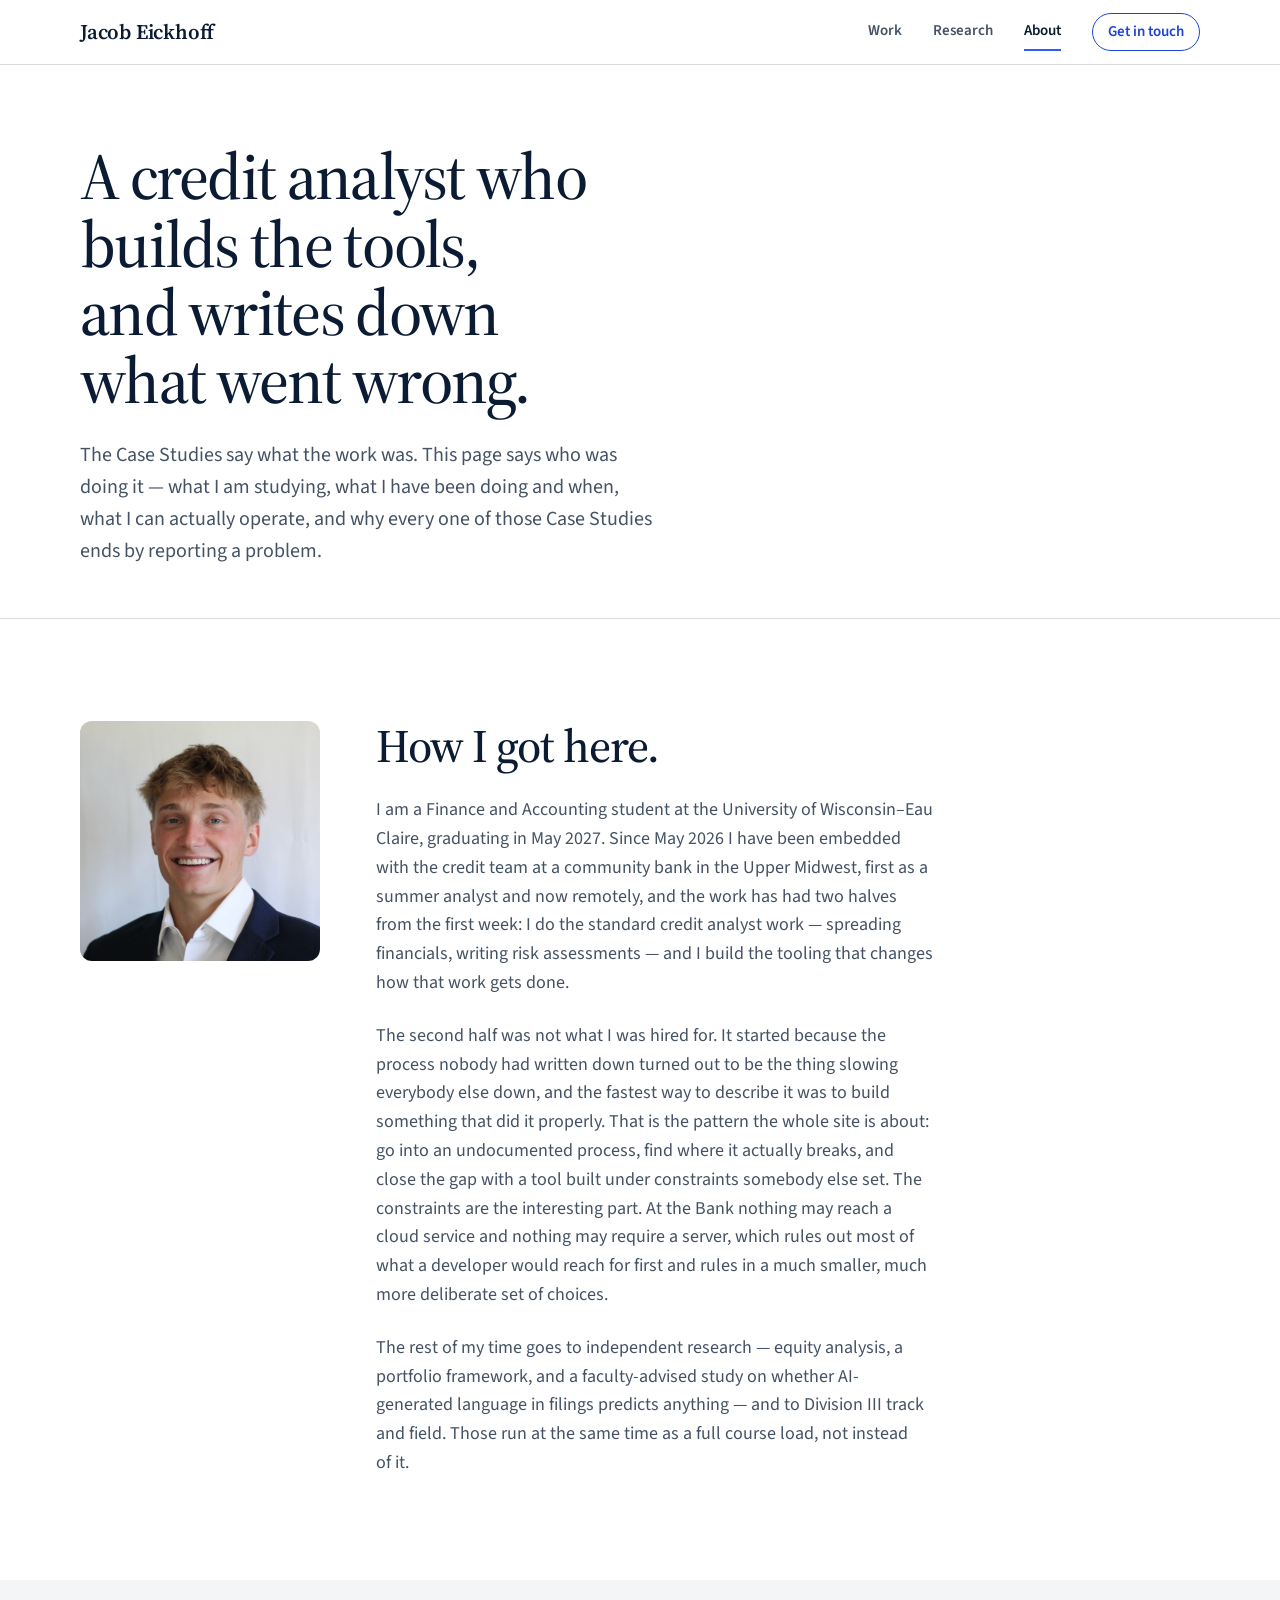
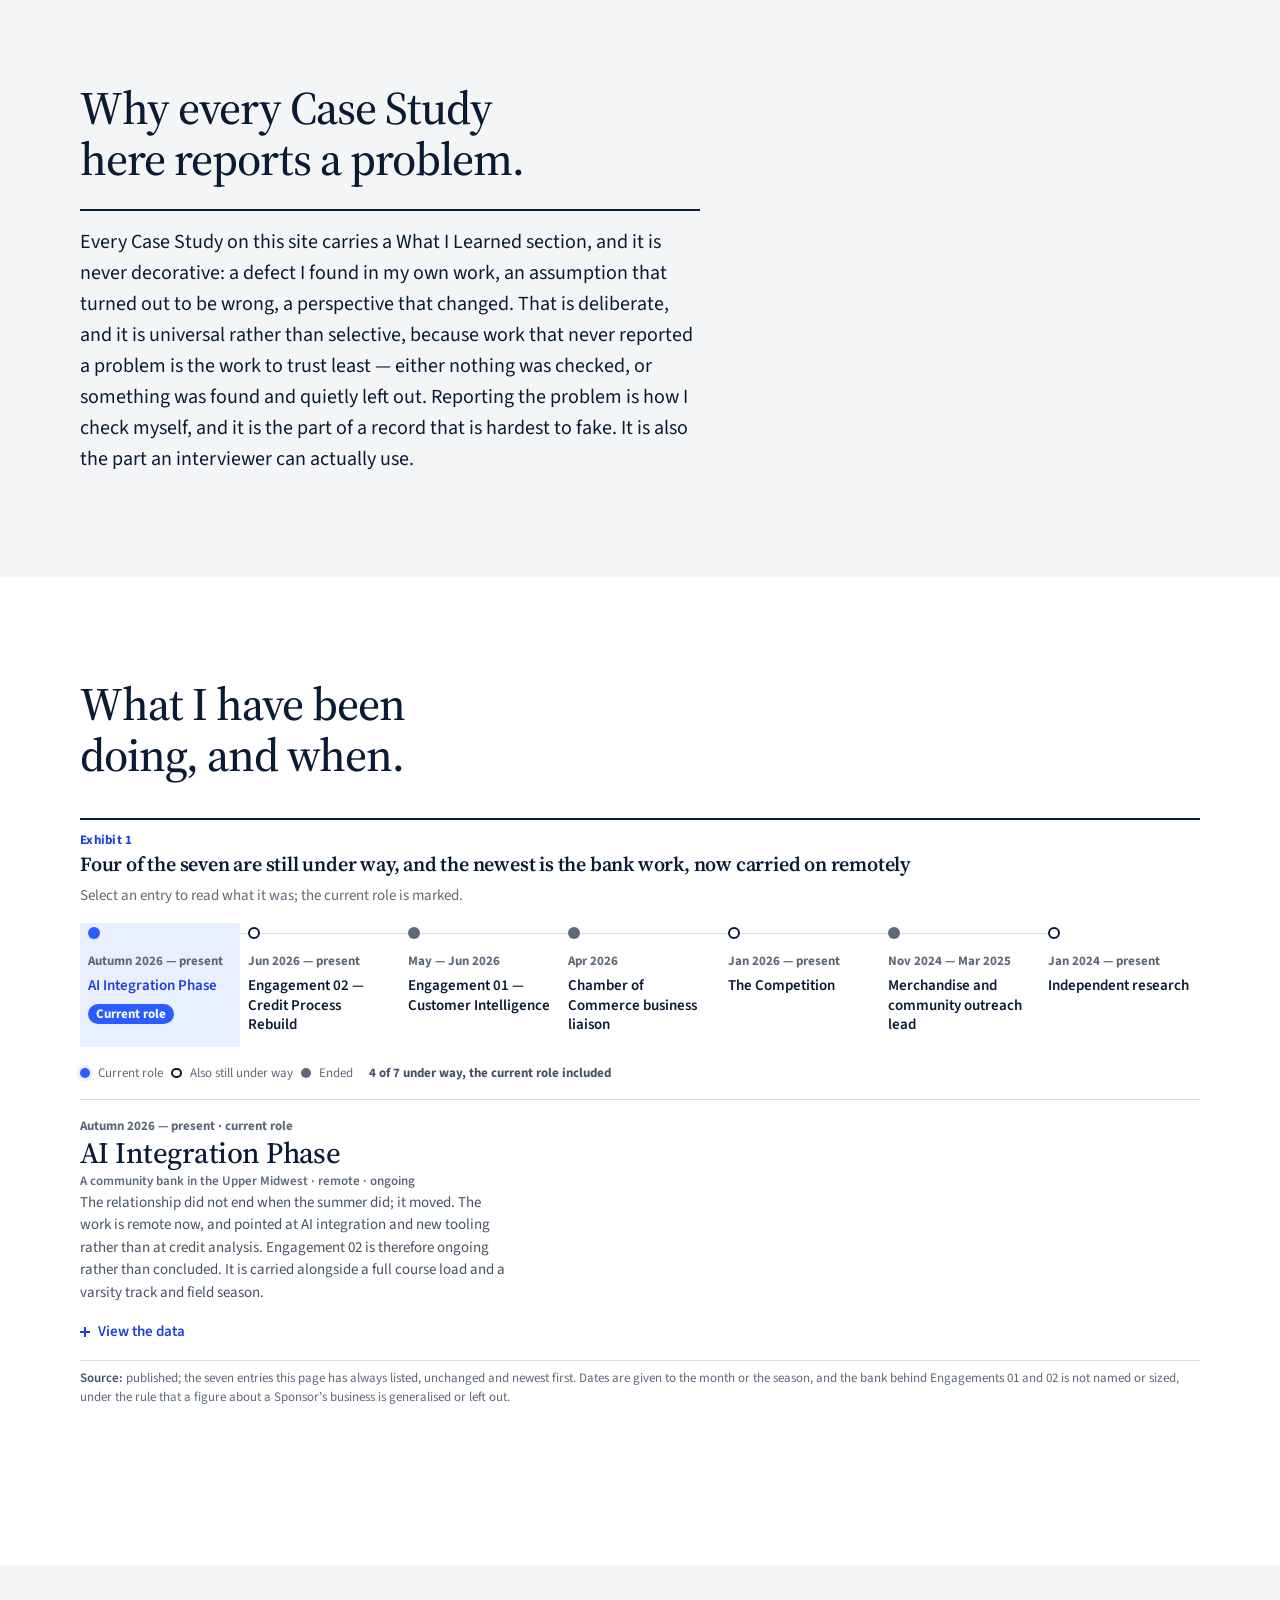
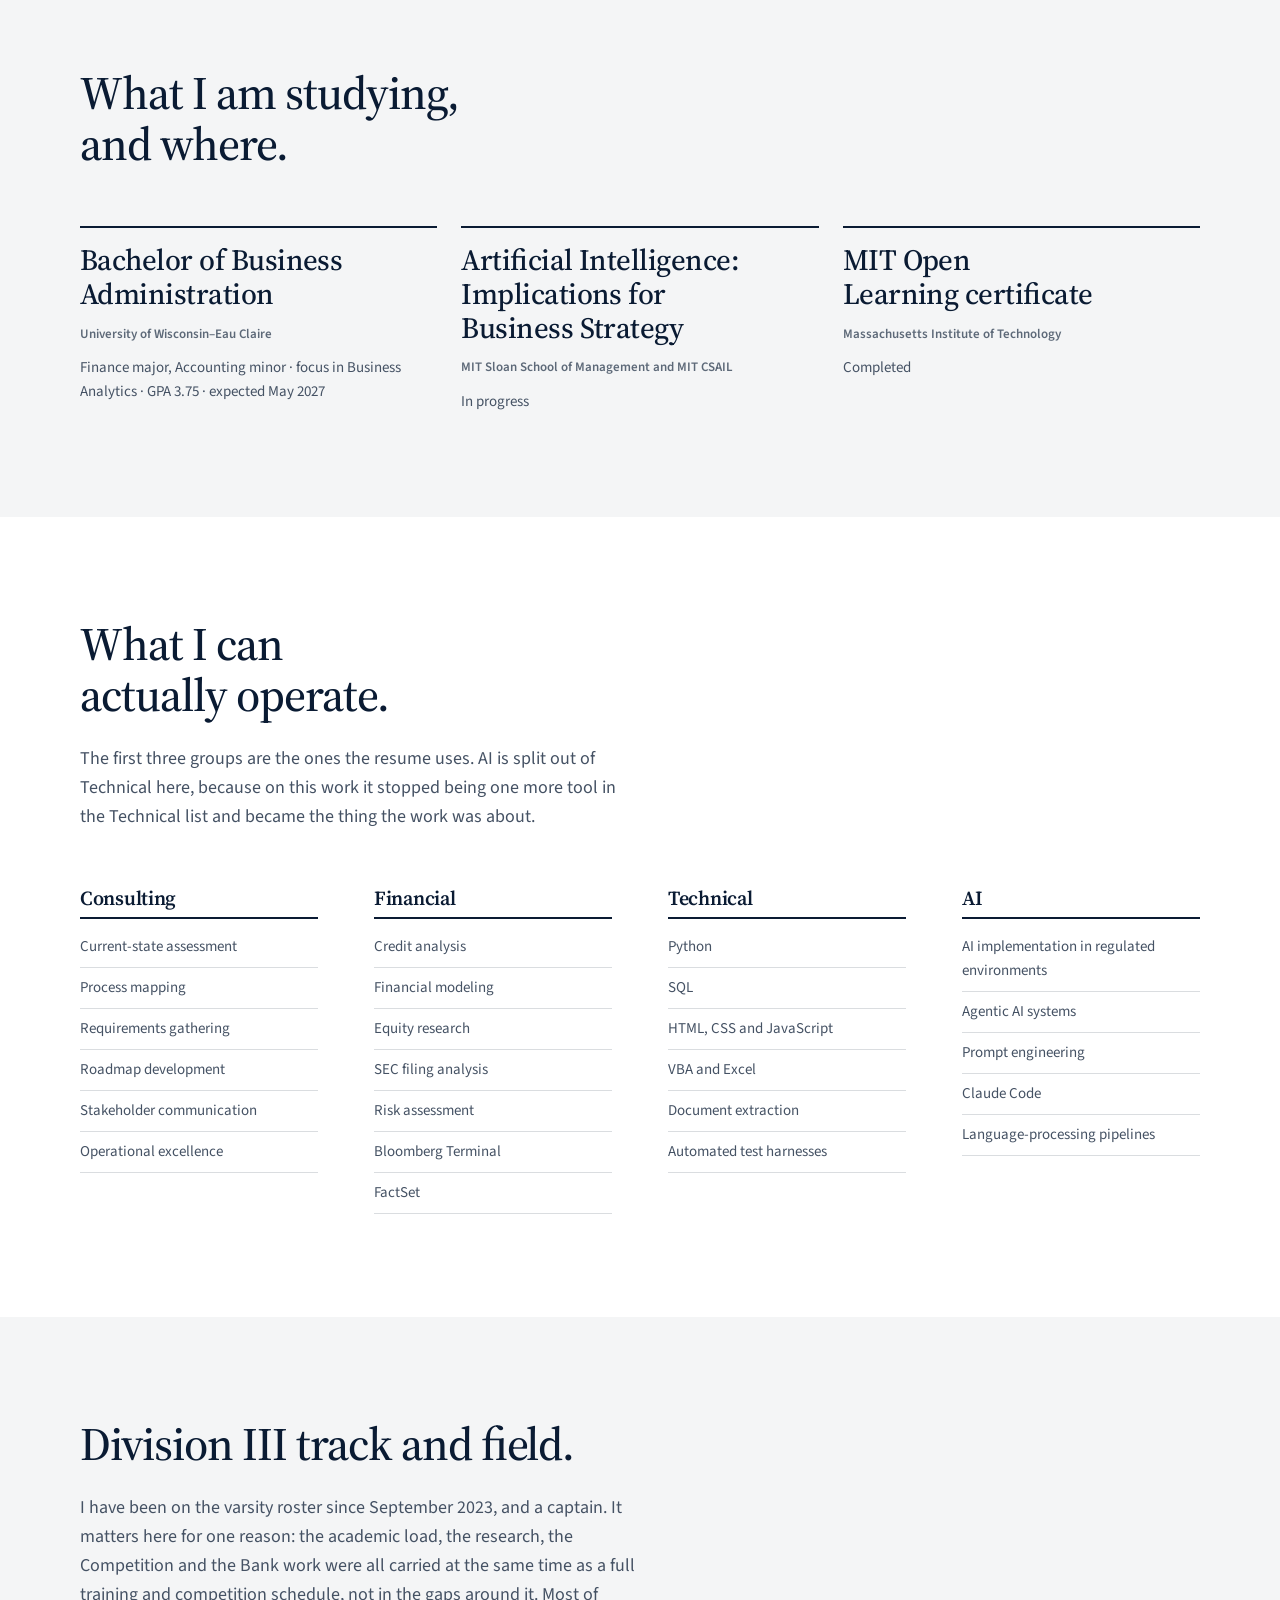
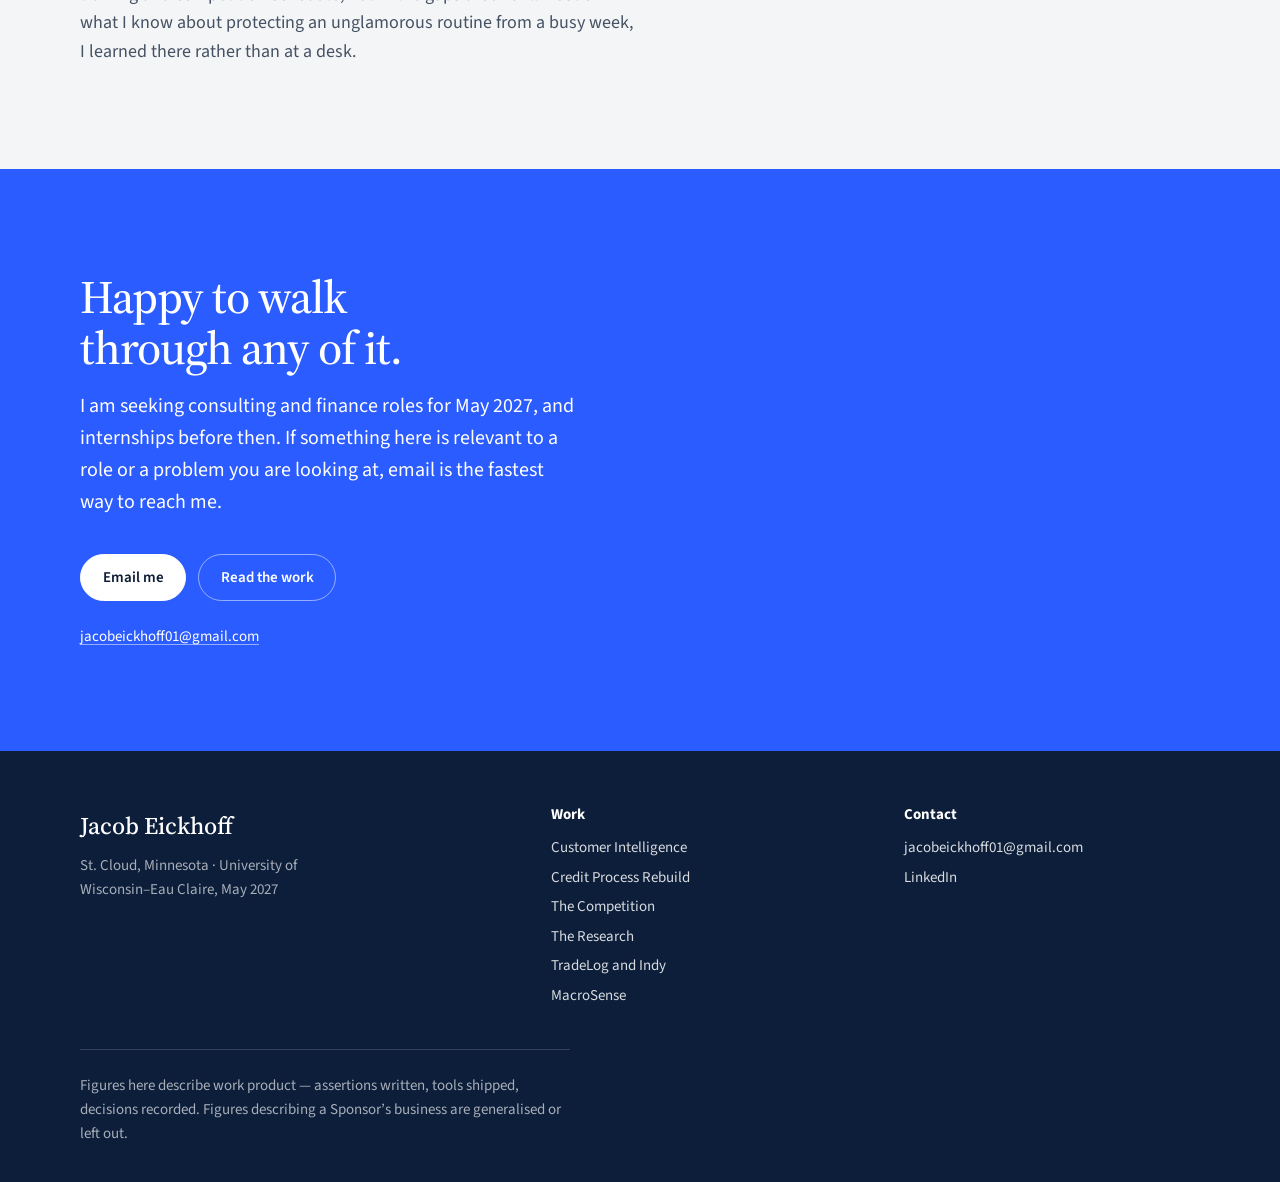
==== commit 5cda002a: "The finish's review fixes land: headlines drop their full stops and the name, eyebrows go site-wide," ====
--- a/about/index.html
+++ b/about/index.html
@@ -44,7 +44,6 @@
 
   <section class="page-head">
     <div class="wrap">
-      <p class="eyebrow hero__eyebrow">About</p>
       <h1 class="page-head__title">A credit analyst who builds the tools, and writes down what
         went wrong.</h1>
       <p class="page-head__lede">The Case Studies say what the work was. This page says who was
@@ -89,7 +88,6 @@
        and it reads as the method it is. -->
   <section class="section section--shade" id="stance">
     <div class="wrap">
-      <p class="eyebrow">The stance</p>
       <h2 class="section__title">Why every Case Study here reports a problem.</h2>
       <p class="stance">Every Case Study on this site carries a What I Learned section, and it is never
           decorative: a defect I found in my own work, an assumption that turned out to be wrong,
@@ -103,7 +101,6 @@
 
   <section class="section" id="timeline">
     <div class="wrap">
-      <p class="eyebrow">Timeline</p>
       <h2 class="section__title">What I have been doing, and when.</h2>
       <figure class="exhibit" id="exhibit-timeline" data-exhibit="timeline" data-provenance="published">
         <div class="exhibit__head">
@@ -143,7 +140,6 @@
 
   <section class="section section--shade" id="education">
     <div class="wrap">
-      <p class="eyebrow">Education</p>
       <h2 class="section__title">What I am studying, and where.</h2>
       <ul class="credentials">
         <li class="credential reveal">
@@ -169,7 +165,6 @@
 
   <section class="section" id="skills">
     <div class="wrap">
-      <p class="eyebrow">Skills</p>
       <h2 class="section__title">What I can actually operate.</h2>
       <p class="section__lede">The first three groups are the ones the resume uses. AI is
         split out of Technical here, because on this work it stopped being one more tool in the
@@ -225,7 +220,6 @@
 
   <section class="section section--shade" id="athletics">
     <div class="wrap">
-      <p class="eyebrow">Athletics</p>
       <h2 class="section__title">Division III track and field.</h2>
       <p class="section__lede">I have been on the varsity roster since September 2023, and a
         captain. It matters here for one reason: the academic load, the research, the
@@ -237,7 +231,6 @@
 
   <section class="section contact">
     <div class="wrap">
-      <p class="eyebrow hero__eyebrow">Contact</p>
       <h2 class="contact__title">Happy to walk through any of it.</h2>
       <p class="contact__lede">I am seeking consulting and finance roles for May 2027, and
         internships before then. If something here is relevant to a role or a problem you are
--- a/assets/css/site.css
+++ b/assets/css/site.css
@@ -30,6 +30,12 @@
   /* Pass and fail, and nothing else. Always paired with an icon and a label, never colour alone. */
   --good: #1b8a5a;
   --bad: #b3261e;
+  /* A verdict's ground and its words: one pair for pass and one for fail, shared by every Exhibit
+     that states one (the triage's extracted and refused, the Gate's cleared and disqualified). */
+  --good-wash: color-mix(in srgb, var(--good) 13%, var(--paper));
+  --good-ink: color-mix(in srgb, var(--good) 72%, var(--ink));
+  --bad-wash: color-mix(in srgb, var(--bad) 11%, var(--paper));
+  --bad-ink: color-mix(in srgb, var(--bad) 80%, var(--ink));
 
   /* The categorical data palette, in this fixed order, validated for colour-vision separation.
      Its contrast warning is answered by direct labels and the data table, not by the colours. */
@@ -40,12 +46,17 @@
 
   --ink-soft: color-mix(in srgb, var(--ink) 76%, var(--paper));
   --ink-mute: color-mix(in srgb, var(--ink) 66%, var(--paper));
+  --ink-faint: color-mix(in srgb, var(--ink) 60%, var(--paper));   /* the faintest text: 4.6:1 */
   --line: color-mix(in srgb, var(--ink) 15%, var(--paper));
   --line-soft: color-mix(in srgb, var(--ink) 9%, var(--paper));
   --mist: color-mix(in srgb, var(--ink) 4.5%, var(--paper));
   --mist-deep: color-mix(in srgb, var(--ink) 7%, var(--paper));
   --hatch: color-mix(in srgb, var(--ink) 5%, transparent);
   --blue-wash: color-mix(in srgb, var(--blue) 10%, var(--paper));
+  /* The red categorical colour as words and as a fill: a trouble chip, a broken grade, a stale
+     notice. Always with its word, never colour alone. */
+  --trouble-ink: color-mix(in srgb, var(--data-4) 70%, var(--ink));
+  --trouble-wash: color-mix(in srgb, var(--data-4) 13%, var(--paper));
 
   /* Text and rules ON a navy band, and on the blue one. */
   --on-dark: color-mix(in srgb, var(--paper) 84%, var(--navy-deep));
@@ -93,9 +104,13 @@
   --measure: 46rem;
   --gutter: clamp(1rem, 4vw, 3rem);
   --radius: 10px;
+  /* The shared slider's track inset: half its thumb, so the thumb's centre reaches both ends. A mark
+     placed along a track (the age-serial floor) measures from the same inset. */
+  --slider-inset: 0.625rem;
   --radius-photo: 12px;
   --radius-ring: 2px;
   --pill: 999px;
+  --chip-pad: 0.1rem 0.45rem;
 
   /* The sticky chrome, and what has to clear it: the header sits at one layer, the progress rule
      drawn along its lower edge at the next, and anything else sticky stops this far from the top. */
@@ -103,6 +118,7 @@
   --z-over-chrome: 41;
   --chrome-clearance: 6rem;
   --ease: cubic-bezier(0.16, 1, 0.3, 1);
+  --settle: 300ms;   /* a state change inside an Exhibit: a grade, a ring, a break */
   --speed: 800ms;
 
   accent-color: var(--blue);
@@ -257,9 +273,10 @@
   background: var(--mist);
 }
 
-/* THE LABEL TREATMENT - one rule, every small label on the site. Sentence case: the uppercase
-   eyebrow was v1's, and a label set in capitals above a headline competes with the headline. Each
-   still owns its own colour and spacing; the typography is what makes them one site. */
+/* THE LABEL TREATMENT - one rule, every small label on the site. Sentence case, and never above a
+   heading: the eyebrow was v1's, and a label above a headline competes with the headline, so none
+   ships on any page. `.eyebrow` survives only as the look of the numbers row's own heading. Each
+   label still owns its own colour and spacing; the typography is what makes them one site. */
 .eyebrow,
 .about__facts dt,
 .case-head__flag,
@@ -660,6 +677,20 @@
   color: var(--ink);
 }
 
+/* An outline button that toggles (aria-pressed) fills as the solid one does while it is pressed. */
+.btn--outline[aria-pressed="true"],
+.btn--outline[aria-pressed="true"]:hover {
+  background: var(--ink);
+  border-color: var(--ink);
+  color: var(--paper);
+}
+
+/* A button among an Exhibit's controls: the small print's size, on a tighter pad. */
+.btn--small {
+  padding: var(--space-2xs) var(--space-sm);
+  font-size: var(--text-xs);
+}
+
 /* =================================================================================================
    STAT CALLOUTS - the figures strip. The only figures on the homepage (ADR-0001).
    ============================================================================================== */
@@ -1107,10 +1138,6 @@
    ============================================================================================== */
 .contact {
   background: var(--blue);
-  color: var(--paper);
-}
-
-.contact .eyebrow {
   color: var(--paper);
 }
 
@@ -1615,6 +1642,37 @@
   align-items: center;
 }
 
+/* A readout's labelled figures: a <dl> of label and figure pairs, in a two-column grid with lining
+   figures. Each kind sets its own columns and emphasis on top. */
+.exhibit__pairs {
+  display: grid;
+  margin: 0;
+  font-variant-numeric: tabular-nums lining-nums;
+}
+
+.exhibit__pairs dd {
+  margin: 0;
+  color: var(--ink);
+}
+
+/* A slider's visible name (and its value, where the kind shows it), written before it for a sighted
+   reader; the slider announces its own. The slider after it fills the row up to a readable length. */
+.exhibit__slider-label {
+  font-size: var(--text-sm);
+  font-weight: 600;
+  color: var(--ink-soft);
+}
+
+.exhibit__slider-label b {
+  font-variant-numeric: tabular-nums;
+  color: var(--ink);
+}
+
+.exhibit__controls .exhibit__slider-label + .slider {
+  flex: 1 1 12rem;
+  max-width: 22rem;
+}
+
 /* A diagram that cannot reflow keeps a readable width and scrolls sideways in its own frame, never
    the page's. */
 .exhibit__frame,
@@ -1627,6 +1685,24 @@
   scrollbar-width: thin;
 }
 
+/* A frame that scrolls says so: a soft shade at whichever edge has more diagram past it. The two
+   paper-coloured covers scroll with the content and hide each shade once its edge is reached, so a
+   diagram that fits shows none. A phone's scrollbar is hidden until touched, and half a chart with
+   no cue reads as the whole of one. */
+/* The literals are this one gradient's geometry, not spacing or colour the site reuses: a 2rem
+   cover, wider than the 0.9rem shade so it hides the shade completely at an edge, and ink at 22%, a
+   shadow a reader notices without reading it as a rule. A data table that scrolls gets the same cue. */
+.exhibit__frame,
+.exhibit__table {
+  background:
+    linear-gradient(to right, var(--paper) 40%, transparent) left / 2rem 100% no-repeat local,
+    linear-gradient(to left, var(--paper) 40%, transparent) right / 2rem 100% no-repeat local,
+    radial-gradient(farthest-side at 0 50%, color-mix(in srgb, var(--ink) 22%, transparent), transparent)
+      left / 0.9rem 100% no-repeat scroll,
+    radial-gradient(farthest-side at 100% 50%, color-mix(in srgb, var(--ink) 22%, transparent), transparent)
+      right / 0.9rem 100% no-repeat scroll;
+}
+
 .exhibit .exhibit__count {
   margin: 0;
   font-size: var(--text-sm);
@@ -1780,6 +1856,29 @@
   box-shadow: 0 0 0 1px var(--line), 0 1px 3px var(--line);
 }
 
+/* Too narrow for a group's options on one line, the options stand as separate pills that wrap
+   as a row, rather than one rounded track broken over two lines. */
+@media (max-width: 30rem) {
+  .seg {
+    padding: 0;
+    border: 0;
+    background: none;
+    gap: var(--space-2xs);
+  }
+
+  .seg__option {
+    border: 1px solid var(--line);
+    background: var(--mist);
+  }
+
+  /* After the tray's pressed rule, so it wins: a pill's own border is its outline, and the
+     tray's raised shadow would draw a second one around it. */
+  .seg__option[aria-pressed="true"] {
+    border-color: var(--ink-soft);
+    box-shadow: none;
+  }
+}
+
 /* THE SHARED SLIDER. The one mark that claims a touch gesture, because it is the one that is dragged.
    The padding keeps the thumb inside the control at either end; the height is a comfortable target. */
 .slider {
@@ -1787,7 +1886,7 @@
   align-items: center;
   min-width: 8rem;
   height: 2.75rem;
-  padding-inline: 0.625rem;
+  padding-inline: var(--slider-inset);
   touch-action: none;
   cursor: pointer;
 }
@@ -1810,8 +1909,8 @@
 .slider__thumb {
   position: absolute;
   top: 50%;
-  width: 1.25rem;
-  height: 1.25rem;
+  width: calc(2 * var(--slider-inset));
+  height: calc(2 * var(--slider-inset));
   border: 2px solid var(--blue);
   border-radius: 50%;
   background: var(--paper);
@@ -2335,8 +2434,8 @@
 }
 
 .triage__verdict--extracted {
-  background: color-mix(in srgb, var(--good) 13%, var(--paper));
-  color: color-mix(in srgb, var(--good) 72%, var(--ink));
+  background: var(--good-wash);
+  color: var(--good-ink);
 }
 
 .triage__verdict--held {
@@ -2345,8 +2444,8 @@
 }
 
 .triage__verdict--refused {
-  background: color-mix(in srgb, var(--bad) 11%, var(--paper));
-  color: color-mix(in srgb, var(--bad) 80%, var(--ink));
+  background: var(--bad-wash);
+  color: var(--bad-ink);
 }
 
 .exhibit .triage__aside {
@@ -2501,18 +2600,29 @@
 
 .suite__sev {
   margin-top: 0.1rem;
-  padding: 0.1rem 0.45rem;
+  background: color-mix(in srgb, var(--data-3) 16%, var(--paper));
+  color: color-mix(in srgb, var(--data-3) 45%, var(--ink));
+}
+
+/* A chip: a word in a pill beside the thing it qualifies. A trouble chip is the one that says
+   something is wrong - a defect that would reach figures, a company flagged - in the red categorical
+   colour, always with its word. Placed after the chips it overrides. */
+.chip {
+  padding: var(--chip-pad);
   border-radius: var(--pill);
   font-size: 0.7rem;
   font-weight: 700;
   white-space: nowrap;
-  background: color-mix(in srgb, var(--data-3) 16%, var(--paper));
-  color: color-mix(in srgb, var(--data-3) 45%, var(--ink));
-}
-
-.suite__sev--high {
-  background: color-mix(in srgb, var(--data-4) 13%, var(--paper));
-  color: color-mix(in srgb, var(--data-4) 70%, var(--ink));
+}
+
+.chip--trouble {
+  background: var(--trouble-wash);
+  color: var(--trouble-ink);
+}
+
+/* A plain chip: the same word in an outlined pill, for the verdict that says nothing is wrong. */
+.chip--plain {
+  box-shadow: inset 0 0 0 1px var(--line);
 }
 
 .exhibit .suite__detail {
@@ -2619,54 +2729,99 @@
   color: var(--ink-mute);
 }
 
-/* A specimen of a tool's own output, or a readout of a measured result, quoted into the page the way
-   a passage of prose would be. One rule governs both: ADR-0001 withholds a number in a picture
-   exactly as it does in a sentence, and there are two ways to satisfy it. Either the figures are
-   synthetic, as in the location readout on Engagement 01, or the readout carries no magnitude at all,
-   as in Engagement 03's spread-direction Exhibit above, because the direction is the finding and the
-   magnitude is the part that is withheld. What is never allowed is a real magnitude here on the
-   grounds that a table reads as evidence rather than as a claim. Either way the caption says which
-   it is, where the reader meets the rows rather than in a note further down. */
-.specimen {
-  margin: var(--space-md) 0;
+/* MENTIONS AGAINST DEPLOYMENT - the same passages scored two ways. One card per passage, its text
+   with every mention of AI marked, then a bar per score on its own scale with the figure in words
+   beside it. The cards reflow into one column, so nothing here needs a frame of its own. */
+.mentions {
+  display: grid;
+  grid-template-columns: repeat(auto-fit, minmax(min(100%, 16rem), 1fr));
+  gap: var(--space-sm);
+  margin: 0;
+  padding: 0;
+  list-style: none;
+}
+
+.mentions__passage {
+  display: grid;
+  align-content: start;
+  gap: var(--space-2xs);
   padding: var(--space-sm);
+  border: 1px solid var(--line);
   border-radius: var(--radius);
-  background: var(--mist);
-}
-
-.specimen__title {
-  margin: 0 0 var(--space-2xs);
+}
+
+.exhibit .mentions__label {
+  margin: 0;
   font-size: var(--text-xs);
   font-weight: 700;
   color: var(--ink-soft);
 }
 
-/* Label left, figure right, and the figures share a right edge so that the subtraction reads as a
-   subtraction. `auto` on the second column means the longest figure sets it and the labels wrap
-   instead of the row overflowing a 320px screen. */
-.specimen__rows {
-  display: grid;
-  grid-template-columns: 1fr auto;
-  gap: var(--space-3xs) var(--space-sm);
+.exhibit .mentions__text {
   margin: 0;
   font-size: var(--text-sm);
-  font-variant-numeric: tabular-nums lining-nums;
-}
-
-.specimen__rows dt {
+  line-height: 1.5;
+}
+
+.mentions__term {
+  padding: 0 0.08em;
+  border-radius: 2px;
+  background: color-mix(in srgb, var(--data-2) 20%, var(--paper));
+  color: var(--ink);
+  font-weight: 600;
+}
+
+.mentions__term.is-added {
+  outline: 1px dashed var(--data-2);
+  outline-offset: -1px;
+}
+
+.mentions__score {
+  display: grid;
+  grid-template-columns: 5.25rem minmax(0, 1fr) auto;
+  gap: var(--space-2xs);
+  align-items: center;
+  font-size: var(--text-xs);
+}
+
+.mentions__name {
+  font-weight: 600;
   color: var(--ink-soft);
 }
 
-.specimen__rows dd {
+.mentions__track {
+  position: relative;
+  height: 0.5rem;
+  border-radius: var(--pill);
+  background: var(--line-soft);
+}
+
+.mentions__fill {
+  position: absolute;
+  inset: 0 auto 0 0;
+  border-radius: var(--pill);
+  transition: width 200ms var(--ease);
+}
+
+.is-frequency .mentions__fill {
+  background: var(--data-2);
+}
+
+.is-deployment .mentions__fill {
+  background: var(--data-1);
+}
+
+.mentions__value {
+  min-width: 4.75rem;
+  text-align: right;
+  font-variant-numeric: tabular-nums;
+  color: var(--ink);
+}
+
+.exhibit .mentions__signs {
   margin: 0;
-  text-align: right;
-  font-weight: 600;
-  color: var(--ink);
-}
-
-.specimen figcaption {
-  margin-top: var(--space-2xs);
-  font-size: var(--text-xs);
+  font-size: var(--text-xs);
+  line-height: 1.4;
   color: var(--ink-mute);
 }
 
@@ -2686,6 +2841,25 @@
   margin-top: 0;
 }
 
+/* The Engagement overview at full size: wider than the hero's copy, and held to the reading measure,
+   where the 2x2 still fits a laptop screen. The cards follow straight on, so the section gives up its foot. */
+.section--overview {
+  padding-bottom: 0;
+}
+
+.exhibit--index {
+  margin: 0;
+  max-width: var(--measure);
+}
+
+/* Where the map above puts the Engagement: the one thing a card on the index adds. */
+.engagement-card__place {
+  font-size: var(--text-xs);
+  font-weight: 600;
+  color: var(--blue-deep);
+  margin: var(--space-3xs) 0 0;
+}
+
 .engagement-card__link {
   text-decoration: none;
 }
@@ -2716,7 +2890,8 @@
 /* ---- KIND: engagement-overview ------------------------------------------------------------------
    Six Engagements on a 2x2. The ground and the dividing lines are the drawing; every word and every
    mark over it is HTML, placed by percentage, so it keeps the page's own size at any width. Narrower
-   than the names need, the diagram keeps its width and scrolls sideways in its frame. */
+   than the names need, the diagram keeps its width and scrolls sideways in its frame; at phone width
+   it reflows instead (below). */
 .overview {
   position: relative;
   min-width: 28rem;
@@ -2852,6 +3027,31 @@
 
 .overview__mark.is-shown .overview__dot {
   background: var(--blue);
+}
+
+/* At phone width the diagram reflows instead of scrolling: half a 2x2 off-frame reads as the whole
+   of one, and the overview's opaque quadrants cover the frame's edge shade. It draws to the column's
+   width, the quadrant names step aside as they do on the compact copy (the readout's "described as"
+   line and the table carry them), and each name wraps beside its dot. */
+@media (max-width: 30rem) {
+  .overview {
+    min-width: 0;
+  }
+
+  .overview__quadrant {
+    display: none;
+  }
+
+  .overview__mark {
+    --dot: 1.5rem;
+    font-size: var(--text-xs);
+  }
+
+  /* A name keeps to its own quadrant: the room between a dot and the divider is about this wide. */
+  .overview__label {
+    max-width: 4.75rem;
+    white-space: normal;
+  }
 }
 
 /* What a mark leads to, shown when it is hovered, focused or tapped. */
@@ -3015,7 +3215,6 @@
   }
 
   .stats .eyebrow,
-  .contact .eyebrow,
   .site-footer__name,
   .site-footer__heading,
   .site-footer__list a,
@@ -3421,12 +3620,6 @@
   margin-bottom: var(--space-sm);
 }
 
-.track .eyebrow {
-  font-size: var(--text-xs);
-  color: var(--ink-mute);
-  margin-bottom: var(--space-2xs);
-}
-
 /* The same shape, twice on one page, deliberately: a Track's standing and the closing list of what
    the page withholds are both a short column of labelled rows that a reader is meant to be able to
    take in without reading the prose around them. Two names rather than one because only the first
@@ -3472,6 +3665,102 @@
   .omissions dd {
     margin: 0;
     padding-top: var(--space-xs);
+  }
+}
+
+/* ---- status board: Exhibit 1 --------------------------------------------------------------------
+   Each Research Track is a row of its three standing slots, and each slot names itself, so the
+   board reads the same as one column on a phone as it does as three from 48rem. The selected slot
+   takes the list's selected state; nothing else is coloured, because no slot is a pass or a fail. */
+.board {
+  display: grid;
+  gap: var(--space-md);
+}
+
+.exhibit .board__name {
+  margin: 0 0 var(--space-2xs);
+  font-size: var(--text-md);
+  font-weight: 600;
+  line-height: 1.2;
+  color: var(--ink);
+}
+
+.board__slots {
+  display: grid;
+  gap: var(--space-2xs);
+}
+
+.board__slot {
+  display: grid;
+  align-content: start;
+  gap: var(--space-3xs);
+  width: 100%;
+  border: 1px solid var(--line);
+  border-radius: var(--radius-ring);
+  padding: var(--space-xs) var(--space-sm);
+  background: var(--paper);
+  color: var(--ink);
+  text-align: left;
+  cursor: pointer;
+  transition: background-color 200ms var(--ease), border-color 200ms var(--ease);
+}
+
+.board__slot:hover {
+  background: var(--mist);
+}
+
+.board__slot[aria-pressed="true"] {
+  border-color: var(--blue);
+  background: var(--blue-wash);
+}
+
+.board__term {
+  font-size: var(--text-xs);
+  font-weight: 700;
+  color: var(--ink-mute);
+}
+
+.board__slot[aria-pressed="true"] .board__term {
+  color: var(--blue-deep);
+}
+
+.board__words {
+  font-size: var(--text-sm);
+  line-height: 1.4;
+  overflow-wrap: break-word;
+}
+
+.exhibit .board__more {
+  margin: var(--space-2xs) 0 0;
+  font-size: var(--text-sm);
+  font-weight: 600;
+}
+
+.board__readout {
+  border-top: 1px solid var(--line);
+  padding-top: var(--space-sm);
+}
+
+.exhibit .board__readout p {
+  margin: 0;
+}
+
+.exhibit .board__readout-what {
+  font-family: var(--font-serif);
+  font-size: var(--text-lg);
+  font-weight: 500;
+  line-height: 1.15;
+  letter-spacing: -0.018em;
+}
+
+.exhibit .board__readout-full {
+  margin-top: var(--space-2xs);
+  font-size: var(--text-sm);
+}
+
+@media (min-width: 48rem) {
+  .board__slots {
+    grid-template-columns: repeat(3, minmax(0, 1fr));
   }
 }
 
@@ -3503,6 +3792,1818 @@
   overflow-wrap: anywhere;
 }
 
+/* The 404's one job is its four routes, so each reads as a link at rest - in the link colour -
+   and not only once a pointer finds it; a touch reader never hovers. */
 .route__link {
+  color: var(--blue-deep);
   text-decoration: none;
 }
+
+/* ---- kind: age-serial ----------------------------------------------------------------------------
+   The date-of-birth slider with the floor marked beneath its track, the serial arithmetic as a short
+   list, and a strip of the table's age bands. The band the map filed an age in is blue; when that band
+   is wrong it turns to the fail colour with a cross and says so, and the band the age belongs in is
+   outlined and says so. Never colour alone: every state has its words. Below a readable width the
+   strip keeps it and scrolls inside its frame. */
+/* In the flow under the track, so a label that wraps on a phone pushes the readout down rather than
+   covering it; it wraps inside what is left of the track to its right. */
+.exhibit .agecheck__floor {
+  margin: 0 0 0 calc(var(--slider-inset) + var(--at) * (100% - 2 * var(--slider-inset)));
+  max-width: calc((1 - var(--at)) * (100% - 2 * var(--slider-inset)) + var(--slider-inset));
+  padding: var(--space-2xs) 0 0 var(--space-3xs);
+  border-left: 2px solid var(--ink);
+  font-size: var(--text-xs);
+  font-weight: 600;
+  line-height: 1.2;
+  color: var(--ink);
+}
+
+.agecheck__sums {
+  grid-template-columns: auto minmax(0, 1fr);
+  gap: var(--space-3xs) var(--space-sm);
+  font-size: var(--text-sm);
+}
+
+.agecheck__sums dt {
+  color: var(--ink-mute);
+}
+
+.agecheck__sums dd[data-result] {
+  font-family: var(--font-serif);
+  font-size: var(--text-name);
+  font-weight: 500;
+  line-height: 1;
+}
+
+.agecheck__readout.is-hot .agecheck__sums dd[data-result] {
+  color: var(--bad);
+}
+
+.agecheck__bands {
+  display: grid;
+  grid-template-columns: repeat(var(--bands), minmax(0, 1fr));
+  gap: 2px;
+  min-width: calc(var(--bands) * 3rem);
+  margin: 0;
+  padding: 0 0 var(--space-3xs);
+  list-style: none;
+  font-size: var(--text-xs);
+}
+
+.agecheck__band {
+  display: grid;
+  grid-template-rows: auto 3.25rem;
+  gap: var(--space-3xs);
+  margin: 0;
+}
+
+.agecheck__band-name {
+  color: var(--ink-mute);
+  font-variant-numeric: tabular-nums lining-nums;
+}
+
+.agecheck__tag {
+  display: flex;
+  align-items: flex-end;
+  padding: var(--space-3xs);
+  border: 1px solid var(--line-soft);
+  background: var(--paper);
+  font-weight: 600;
+  line-height: 1.15;
+}
+
+.agecheck__band.is-filed .agecheck__tag {
+  border-color: var(--blue);
+  background: var(--blue);
+  color: var(--paper);
+}
+
+.agecheck__band.is-wrong .agecheck__tag {
+  border-color: var(--bad);
+  background: var(--bad);
+  color: var(--paper);
+}
+
+.agecheck__band.is-belongs .agecheck__tag {
+  border: 2px dashed var(--ink);
+  color: var(--ink);
+}
+
+/* =================================================================================================
+   THE RESEARCH: A RANKING WEARING A PROBABILITY'S CLOTHES (kind: ranking)
+   One row per company in the sample, in table order with the newcomer last: its name, its reading,
+   a track from nought to one with its score as a dot, the score in figures, and a flag. A ring stays
+   where a score was before the last company joined, so the move is seen and not only read. Flagged
+   is a trouble chip and always carries the word, so the colour is never the only signal. Headers
+   wrap between words, never inside one. Below 24rem the tracks and gaps tighten so a whole row, score
+   and flag included, fits a 288px column.
+   ============================================================================================== */
+.rank {
+  min-width: 17rem;
+}
+
+.rank__head,
+.rank__company {
+  display: grid;
+  grid-template-columns: 4.25rem 3.25rem minmax(4rem, 1fr) 2.75rem 4rem;
+  column-gap: var(--space-xs);
+  align-items: center;
+}
+
+.rank__head {
+  padding-bottom: var(--space-3xs);
+  border-bottom: 1px solid var(--line);
+  font-size: var(--text-xs);
+  font-weight: 700;
+  line-height: 1.3;
+  overflow-wrap: normal;
+  color: var(--ink-soft);
+}
+
+.rank__head-score {
+  grid-column: 3 / -1;
+}
+
+@media (max-width: 24rem) {
+  .rank__head,
+  .rank__company {
+    grid-template-columns: 3.5rem 3.25rem minmax(2rem, 1fr) 2.25rem 3.5rem;
+    column-gap: var(--space-2xs);
+  }
+}
+
+.rank__list {
+  margin: 0;
+  padding: 0;
+  list-style: none;
+}
+
+.rank__company {
+  padding: var(--space-3xs) 0;
+  border-bottom: 1px solid var(--line-soft);
+  font-size: var(--text-sm);
+}
+
+.rank__company[hidden] {
+  display: none;
+}
+
+.rank__company.is-new {
+  background: var(--mist);
+}
+
+.rank__reading,
+.rank__score {
+  font-variant-numeric: tabular-nums lining-nums;
+  text-align: right;
+}
+
+.rank__reading {
+  color: var(--ink-mute);
+}
+
+.rank__score {
+  font-weight: 600;
+  color: var(--ink);
+}
+
+.rank__track {
+  position: relative;
+  height: 1.25rem;
+  background: linear-gradient(var(--line), var(--line)) center / 100% 1px no-repeat;
+}
+
+.rank__dot,
+.rank__ghost {
+  position: absolute;
+  top: 50%;
+  width: 0.7rem;
+  height: 0.7rem;
+  margin: -0.35rem 0 0 -0.35rem;
+  border-radius: 50%;
+}
+
+.rank__dot {
+  background: var(--ink-soft);
+  transition: left 400ms var(--ease), background-color 200ms var(--ease);
+}
+
+.rank__ghost {
+  border: 1.5px solid var(--ink-mute);
+  background: var(--paper);
+}
+
+.rank__flag {
+  justify-self: start;
+}
+
+.is-flagged .rank__dot {
+  background: var(--data-4);
+}
+
+/* =================================================================================================
+   THE RESEARCH: BREAKS WHERE NOTHING HAPPENED (kind: placebo-break)
+   The series as points, the quarters after the break washed, the break as a dashed rule, and the
+   fitted specification in the first data colour on top. The chart is an SVG scaled to its frame, so it fits any
+   width; its only words are HTML around it. Beneath, every tested date: a filled mark where it came
+   back significant and a hollow one where it did not, so the shape carries the verdict and the
+   colour never does alone. The date in hand is outlined, and written above the slider. The
+   readout's p is not held to the Spine's reading measure.
+   ============================================================================================== */
+.placebo__pick {
+  flex: 1 1 12rem;
+}
+
+.exhibit .placebo__caption {
+  max-width: none;
+  margin: 0;
+  font-size: var(--text-sm);
+  color: var(--ink-soft);
+  font-variant-numeric: tabular-nums lining-nums;
+}
+
+.placebo__caption b {
+  color: var(--ink);
+}
+
+.exhibit .placebo__heading,
+.exhibit .placebo__axis {
+  max-width: none;
+  margin: 0;
+  font-size: var(--text-xs);
+  color: var(--ink-mute);
+}
+
+.exhibit .placebo__heading {
+  font-weight: 700;
+  color: var(--ink-soft);
+}
+
+.placebo__plot {
+  display: block;
+  width: 100%;
+  height: auto;
+}
+
+.placebo__after {
+  fill: var(--mist);
+}
+
+.placebo__point {
+  fill: var(--ink-mute);
+}
+
+.placebo__fit {
+  stroke: var(--data-1);
+  stroke-width: 3;
+  stroke-linecap: round;
+  vector-effect: non-scaling-stroke;
+}
+
+.placebo__break {
+  stroke: var(--ink);
+  stroke-width: 1.5;
+  stroke-dasharray: 5 4;
+  vector-effect: non-scaling-stroke;
+}
+
+.exhibit .placebo__axis {
+  display: flex;
+  justify-content: space-between;
+}
+
+.placebo__dates {
+  display: flex;
+  flex-wrap: wrap;
+  gap: var(--space-3xs) var(--space-xs);
+  margin: var(--space-xs) 0 0;
+  padding: 0;
+  list-style: none;
+  font-size: var(--text-xs);
+  font-variant-numeric: tabular-nums lining-nums;
+  color: var(--ink-soft);
+}
+
+.placebo__date {
+  display: flex;
+  align-items: center;
+  gap: var(--space-3xs);
+  padding: var(--chip-pad);
+  border: 1px solid transparent;
+  border-radius: var(--pill);
+}
+
+.placebo__date.is-current {
+  border-color: var(--ink);
+  color: var(--ink);
+}
+
+.placebo__mark {
+  width: 0.6rem;
+  height: 0.6rem;
+  border: 1.5px solid var(--data-4);
+  border-radius: 50%;
+}
+
+.is-significant .placebo__mark {
+  background: var(--data-4);
+}
+
+.exhibit .placebo__at {
+  max-width: none;
+  margin: var(--space-3xs) 0 0;
+  font-size: var(--text-sm);
+  color: var(--ink-soft);
+  font-variant-numeric: tabular-nums lining-nums;
+}
+
+.placebo__at b {
+  color: var(--ink);
+}
+
+.placebo__t {
+  white-space: nowrap;
+}
+
+/* =================================================================================================
+   MACROSENSE
+   ============================================================================================== */
+
+/* ---- The Exhibits' small print ------------------------------------------------------------------
+   A control's label, an axis label, a day, a lane name or a step's number: small, bold and muted,
+   the same in MacroSense's pipeline, regime vector, decision window and scheduler's week, and in
+   TradeLog's Decision Review Cycle, Recorded and Reported Adherence, Versioned Investment Rules
+   and Read-Only Broker Integration. */
+.regime__ctl,
+.dwin__label,
+.sched__ask,
+.sched__day,
+.sched__job,
+.cycle__ask,
+.cycle__num,
+.pipe__term,
+.gap__ask,
+.gap__day,
+.gap__cat,
+.gap__key,
+.vers__ask,
+.integ__ask,
+.integ__name {
+  font-size: var(--text-xs);
+  font-weight: 600;
+  color: var(--ink-mute);
+}
+
+/* ---- regime-vector -------------------------------------------------------------------------------
+   One bar per regime, each a button that makes it the leading regime, so the whole vector is the
+   control and not only its winner. Each regime keeps its data colour wherever it ranks, and every
+   bar carries its name and its probability in words beside it, so no reading rests on colour. The
+   bars' widths ease between calls, and the reduced-motion blanket collapses that. */
+.regime {
+  --regime-end: 0 4px 4px 0;
+  display: grid;
+  gap: var(--space-3xs);
+}
+
+.regime__bar {
+  display: grid;
+  grid-template-columns: minmax(6.5rem, 9rem) minmax(0, 1fr) 2.75rem;
+  gap: var(--space-xs);
+  align-items: center;
+  min-height: 2.75rem;
+  padding: 0 var(--space-3xs);
+  border: 0;
+  border-radius: var(--radius-ring);
+  background: none;
+  color: var(--ink);
+  font: inherit;
+  font-size: var(--text-sm);
+  text-align: left;
+  cursor: pointer;
+}
+
+.regime__bar:hover .regime__name,
+.regime__bar:focus-visible .regime__name {
+  color: var(--blue-deep);
+}
+
+.regime__bar[aria-pressed="true"] .regime__name {
+  font-weight: 700;
+}
+
+.regime__bar[aria-pressed="true"] .regime__name::after {
+  content: " \2014 lead";
+  font-size: var(--text-xs);
+  font-weight: 400;
+  color: var(--ink-mute);
+}
+
+.regime__track {
+  position: relative;
+  height: 1rem;
+  border-radius: var(--regime-end);
+  background: var(--line-soft);
+}
+
+.regime__fill {
+  position: absolute;
+  inset: 0 auto 0 0;
+  border-radius: var(--regime-end);
+  background: var(--data-1);
+  transition: width 420ms var(--ease);
+}
+
+.regime__bar:nth-child(2) .regime__fill { background: var(--data-2); }
+.regime__bar:nth-child(3) .regime__fill { background: var(--data-3); }
+.regime__bar:nth-child(4) .regime__fill { background: var(--data-4); }
+
+.regime__val {
+  text-align: right;
+  font-weight: 700;
+  font-variant-numeric: tabular-nums;
+}
+
+/* The slider row takes .exhibit__controls' layout; the slider fills what the two ends leave. */
+.regime__ctl .slider {
+  flex: 1 1 8rem;
+}
+
+.exhibit .regime__readout p {
+  margin: 0;
+}
+
+.exhibit .regime__read {
+  font-family: var(--font-serif);
+  font-size: var(--text-md);
+  line-height: 1.35;
+  min-height: 2.7em;
+  color: var(--ink);
+}
+
+.exhibit .regime__readout .regime__cons {
+  margin-top: var(--space-2xs);
+  font-size: var(--text-sm);
+  line-height: 1.5;
+  color: var(--ink-soft);
+}
+
+/* ---- decision-window -----------------------------------------------------------------------------
+   Two tiers: a long axis for the several years a figure would need, with the whole history a sliver
+   at its right end, and that sliver enlarged beneath it, one tick per trading day. A decision is a
+   taller tick in the first data colour; the count beneath says it in words, so no reading rests on
+   colour. The ticks ease between frequencies, and the reduced-motion blanket collapses that. */
+.dwin__years,
+.dwin__zoom {
+  display: grid;
+  gap: var(--space-3xs);
+}
+
+.dwin__label {
+  margin: 0;
+}
+
+.dwin__label--end {
+  text-align: right;
+}
+
+.dwin__axis {
+  position: relative;
+  height: 0.75rem;
+  border-radius: var(--radius-ring);
+  background: var(--line-soft);
+}
+
+/* The window, at the end of the axis. */
+.dwin__sliver {
+  position: absolute;
+  inset: 0 0 0 auto;
+  width: 4px;
+  background: var(--data-1);
+}
+
+.dwin__zoom {
+  padding: var(--space-2xs);
+  border: 1px dashed var(--data-1);
+  border-radius: var(--radius-ring);
+}
+
+.dwin__days {
+  display: flex;
+  align-items: flex-end;
+  gap: 1px;
+  height: 2.5rem;
+}
+
+/* Past a hundred ticks the 1px gaps would outnumber the pixels a 320px stage has for them. */
+.dwin__days--dense {
+  gap: 0;
+}
+
+.dwin__day {
+  flex: 1 1 0;
+  height: 30%;
+  background: var(--line);
+  transition: height 200ms var(--ease), background-color 200ms var(--ease);
+}
+
+.dwin__day.is-decision {
+  height: 100%;
+  background: var(--data-1);
+}
+
+/* ---- scheduler-week ------------------------------------------------------------------------------
+   A week as a strip: a lane per job, a column per day, Monday first. A run is a filled block in the
+   first data colour, and the strip's aria-label and the sentence below say the same in words. The
+   weekend, when no trading day falls, is hatched and its day names are fainter; the day the month
+   turns on is outlined. Lane labels wrap, and the kind refuses a word too long for one, so seven
+   days fit beside them at 320px. The hatch here is drawn at 3:1 against the cells, where the site's
+   is a faint texture: the weekend is a fact this drawing turns on, not a background. */
+.sched {
+  --hatch: color-mix(in srgb, var(--ink) 50%, transparent);
+  display: grid;
+  grid-template-columns: minmax(0, 6.5rem) repeat(7, minmax(0, 1fr));
+  gap: 2px;
+  align-items: stretch;
+}
+
+.sched__day {
+  padding-bottom: var(--space-3xs);
+  text-align: center;
+  border-bottom: 2px solid transparent;
+}
+
+.sched__day.is-shut {
+  color: var(--ink-faint);
+}
+
+.sched__day.is-first {
+  color: var(--ink);
+  border-bottom-color: var(--data-1);
+}
+
+.sched__job {
+  align-self: center;
+  padding-right: var(--space-2xs);
+  line-height: 1.25;
+}
+
+.sched__cell {
+  position: relative;
+  min-height: 1.75rem;
+  border-radius: var(--radius-ring);
+  background: var(--mist);
+}
+
+.sched__cell.is-shut {
+  background: repeating-linear-gradient(135deg, var(--hatch) 0 1.5px, transparent 1.5px 6px), var(--mist);
+}
+
+.sched__cell.is-first {
+  box-shadow: inset 0 0 0 1px var(--data-1);
+}
+
+.sched__cell.is-run::after {
+  content: "";
+  position: absolute;
+  inset: 25%;
+  border-radius: var(--radius-ring);
+  background: var(--data-1);
+}
+
+.exhibit .sched__read {
+  margin: 0;
+  font-size: var(--text-base);
+  color: var(--ink);
+}
+
+/* On a phone the lane labels wrap into a narrower column, so each day keeps room for its name; the
+   columns close up, and the lanes keep a gap and a height of their own so a wrapped label still
+   reads as one row. */
+@media (max-width: 30rem) {
+  .sched {
+    grid-template-columns: fit-content(4.25rem) repeat(7, minmax(0, 1fr));
+    gap: var(--space-2xs) 1px;
+  }
+
+  .sched__cell {
+    min-height: 2.5rem;
+  }
+}
+
+/* ---- kind: radius-map ----------------------------------------------------------------------------
+   Controls above; the map beside its totals from 40rem, stacked below. The map keeps its table's
+   proportions, and its locations are buttons placed by percentage over the drawing. */
+.rmap__control {
+  display: flex;
+  flex-wrap: wrap;
+  gap: var(--space-2xs);
+  align-items: center;
+  font-size: var(--text-xs);
+  font-weight: 700;
+  color: var(--ink);
+}
+
+.rmap__sizer {
+  flex: 1 1 14rem;
+}
+
+.rmap__sizer .slider {
+  flex: 1;
+}
+
+.rmap__control-value {
+  font-weight: 600;
+  color: var(--ink-mute);
+  font-variant-numeric: tabular-nums;
+}
+
+.rmap {
+  display: grid;
+  gap: var(--space-sm);
+}
+
+@media (min-width: 40rem) {
+  .rmap {
+    grid-template-columns: minmax(0, 1.5fr) minmax(12rem, 1fr);
+  }
+}
+
+.rmap__map {
+  position: relative;
+  aspect-ratio: var(--rmap-ratio);
+  border-radius: var(--radius);
+  overflow: hidden;
+  background: var(--mist-deep);
+  cursor: crosshair;
+}
+
+.rmap__map svg {
+  position: absolute;
+  inset: 0;
+  width: 100%;
+  height: 100%;
+}
+
+/* The map's strokes are in screen pixels (vector-effect: non-scaling-stroke), so a narrow map draws
+   them no thinner. */
+.rmap__river {
+  fill: none;
+  stroke: var(--blue-wash);
+  stroke-width: 12;
+  stroke-linecap: round;
+}
+
+.rmap__road {
+  fill: none;
+  stroke: var(--paper);
+  stroke-width: 4;
+}
+
+.rmap__ring {
+  fill: color-mix(in srgb, var(--blue) 8%, transparent);
+  stroke: var(--blue);
+  stroke-width: 2;
+  stroke-dasharray: 5 4;
+}
+
+.rmap__pin {
+  fill: var(--blue);
+}
+
+.rmap__area,
+.rmap__hint,
+.rmap__spot {
+  position: absolute;
+  left: var(--x);
+  top: var(--y);
+}
+
+/* An Area's name sits over the drawing, so the circle can pass under it. A halo in the map's own
+   ground knocks the ring out behind the letters, as the Gate's values do with a paper stroke; a
+   text-shadow rather than paint-order, which HTML text does not take in every browser. */
+.rmap__area {
+  transform: translate(-50%, -100%);
+  font-size: var(--text-xs);
+  font-weight: 700;
+  color: var(--ink-mute);
+  white-space: nowrap;
+  pointer-events: none;
+  text-shadow: 0 0 2px var(--mist-deep), 0 0 2px var(--mist-deep), 0 0 4px var(--mist-deep);
+}
+
+.rmap__hint {
+  left: var(--space-xs);
+  top: var(--space-xs);
+  padding: var(--space-3xs) var(--space-2xs);
+  border-radius: var(--pill);
+  background: var(--paper);
+  font-size: var(--text-xs);
+  font-weight: 600;
+  color: var(--ink-soft);
+  pointer-events: none;
+}
+
+/* A location: a 24px target around a small dot, coloured by its net - rose for a loss, blue for a
+   gain, stronger the larger it is - and faded when it sits outside the circle. The target is the
+   button; the dot is drawn inside it, so the hit area is larger than what it shows. */
+.rmap__spot {
+  --dot-size: var(--space-2xs);
+  width: var(--space-md);
+  height: var(--space-md);
+  padding: 0;
+  border: 0;
+  border-radius: 50%;
+  background: transparent;
+  transform: translate(-50%, -50%);
+  cursor: pointer;
+}
+
+.rmap__spot::before {
+  content: "";
+  position: absolute;
+  inset: calc(50% - var(--dot-size) / 2);
+  border: 1px solid var(--paper);
+  border-radius: 50%;
+  background: color-mix(in srgb, var(--dot) calc(var(--k) * 100%), var(--line));
+  opacity: 0.4;
+  transition: inset 200ms var(--ease), opacity 200ms var(--ease);
+}
+
+.rmap__spot.is-gain {
+  --dot: var(--blue);
+}
+
+.rmap__spot.is-loss {
+  --dot: var(--data-4);
+}
+
+.rmap__spot.is-inside::before {
+  --dot-size: var(--space-xs);
+  opacity: 1;
+}
+
+/* The map clips to its rounded corners, so a location's focus ring is drawn inside its target. */
+.rmap__spot:focus-visible {
+  outline-offset: -2px;
+}
+
+.rmap__spot.is-shown::before {
+  box-shadow: 0 0 0 2px var(--ink);
+}
+
+.rmap__panel {
+  display: grid;
+  gap: var(--space-xs);
+  align-content: start;
+  font-size: var(--text-sm);
+}
+
+.rmap__sums,
+.rmap__tip-rows {
+  grid-template-columns: minmax(0, 1fr) auto;
+}
+
+.rmap__sums dt,
+.rmap__sums dd {
+  padding-block: var(--space-3xs);
+  border-bottom: 1px solid var(--line-soft);
+}
+
+.rmap__sums dt,
+.rmap__tip-rows dt {
+  color: var(--ink-soft);
+}
+
+.rmap__sums dd,
+.rmap__tip-rows dd {
+  text-align: right;
+  font-weight: 600;
+}
+
+.rmap__sums .rmap__where {
+  grid-column: 1 / -1;
+  border-bottom: 0;
+  padding-block: 0;
+  text-align: left;
+}
+
+.rmap__sums dt.rmap__where {
+  font-size: var(--text-xs);
+}
+
+.rmap__sums dd.rmap__count {
+  font-family: var(--font-serif);
+  font-size: var(--text-lg);
+  font-weight: 500;
+  line-height: 1;
+}
+
+.rmap__sums .rmap__net {
+  border-bottom: 2px solid var(--ink);
+  font-size: var(--text-md);
+}
+
+.rmap__sums dd.rmap__net {
+  color: var(--blue-deep);
+}
+
+.rmap__label {
+  font-size: var(--text-xs);
+  font-weight: 700;
+  color: var(--ink);
+}
+
+.rmap__ages {
+  display: grid;
+  grid-template-columns: max-content minmax(0, 1fr);
+  gap: var(--space-3xs) var(--space-2xs);
+  margin: 0;
+  font-size: var(--text-xs);
+  color: var(--ink-soft);
+}
+
+.rmap__ages dd {
+  display: flex;
+  gap: var(--space-2xs);
+  align-items: center;
+  margin: 0;
+}
+
+.rmap__bar {
+  flex: 1;
+  height: var(--space-2xs);
+  background: var(--line-soft);
+}
+
+.rmap__bar i {
+  display: block;
+  height: 100%;
+  background: var(--blue);
+  transition: width 380ms var(--ease);
+}
+
+.rmap__ages b {
+  min-width: 2ch;
+  text-align: right;
+  font-weight: 600;
+  color: var(--ink);
+  font-variant-numeric: tabular-nums;
+}
+
+.rmap__tip {
+  padding: var(--space-xs) var(--space-sm);
+  border-radius: var(--radius);
+  background: var(--mist);
+}
+
+.rmap__tip-name {
+  margin-bottom: var(--space-3xs);
+  font-size: var(--text-xs);
+  font-weight: 700;
+  color: var(--ink-soft);
+}
+
+/* ---- kind: judges-rewarded -----------------------------------------------------------------------
+   Two structures for one paper, side by side where there is room and stacked on a phone. Each part is
+   a line of words (its name, its minutes, its verdict) over a bar on one shared axis of minutes, and
+   the judge's time is an ink tick at the same place on every bar. A part the time runs out on is hatched and says
+   "Not checked"; the verdict is always in words, never the fill alone. Everything reflows, so no
+   frame is needed. */
+.exhibit .judged__paper {
+  margin: 0;
+  max-width: none;
+  font-size: var(--text-sm);
+  color: var(--ink-mute);
+}
+
+.judged {
+  display: grid;
+  grid-template-columns: repeat(auto-fit, minmax(min(100%, 17rem), 1fr));
+  gap: var(--space-md);
+}
+
+.judged__structure {
+  display: grid;
+  align-content: start;
+  gap: var(--space-2xs);
+  min-width: 0;
+}
+
+.exhibit .judged__name {
+  margin: 0;
+  font-weight: 700;
+  color: var(--ink);
+}
+
+.exhibit .judged__total {
+  margin: 0;
+  font-size: var(--text-xs);
+  color: var(--ink-mute);
+}
+
+.judged__parts {
+  display: grid;
+  gap: var(--space-2xs);
+  margin: 0;
+  padding: 0;
+  list-style: none;
+}
+
+.judged__part {
+  display: grid;
+  gap: var(--space-3xs);
+  font-size: var(--text-xs);
+}
+
+.judged__head {
+  display: flex;
+  flex-wrap: wrap;
+  gap: 0 var(--space-2xs);
+  align-items: baseline;
+}
+
+.judged__label {
+  flex: 1 1 10rem;
+  min-width: 0;
+  color: var(--ink);
+  overflow-wrap: break-word;
+}
+
+.judged__minutes {
+  font-variant-numeric: tabular-nums;
+  color: var(--ink-mute);
+}
+
+.judged__verdict {
+  font-weight: 700;
+  color: var(--ink);
+}
+
+.is-unchecked .judged__verdict {
+  font-weight: 600;
+  color: var(--ink-mute);
+}
+
+.judged__track {
+  position: relative;
+  height: 0.625rem;
+  border-radius: var(--radius-ring);
+  background: var(--line-soft);
+}
+
+.judged__span {
+  position: absolute;
+  inset-block: 0;
+  border-radius: var(--radius-ring);
+  background: var(--data-1);
+  box-shadow: inset -1px 0 0 var(--paper);
+}
+
+.is-unchecked .judged__span {
+  background: repeating-linear-gradient(-45deg, var(--hatch) 0 4px, transparent 4px 8px), var(--mist-deep);
+  outline: 1px dashed var(--ink-mute);
+  outline-offset: -1px;
+}
+
+/* The judge's time. Placed inside its bar's track and drawn over it, so at either end of the slider it
+   stays within the track's own width. */
+.judged__edge {
+  --tick-width: 2px;
+  --tick-overhang: 3px;
+  position: absolute;
+  inset-block: calc(-1 * var(--tick-overhang));
+  width: var(--tick-width);
+  /* Its right edge on the minute, so at the far end it ends where the track does. */
+  margin-left: calc(-1 * var(--tick-width));
+  background: var(--ink);
+}
+
+/* ---- review-cycle --------------------------------------------------------------------------------
+   The Decision Review Cycle as a square read clockwise: step 1 top left, 2 top right, 3 bottom right,
+   4 bottom left, an arrow in each gap and the fourth pointing back up to the first. Two columns at
+   every width, so the square stays a cycle on a phone; the kind refuses a word too long for a corner
+   at 320px. The chosen step is washed and outlined in the first data colour. The arrows are drawn
+   by the stylesheet inside the drawing, whose aria-label says the same in words. The control's label
+   and each step's number are the Exhibits' small print, set with MacroSense's above. */
+.cycle {
+  display: grid;
+  grid-template-columns: repeat(2, minmax(0, 1fr));
+  grid-template-areas: "one two" "four three";
+  gap: var(--space-lg);
+  max-width: 36rem;
+}
+
+.cycle__step {
+  position: relative;
+  display: grid;
+  align-content: start;
+  gap: var(--space-3xs);
+  padding: var(--space-xs) var(--space-sm);
+  border: 1px solid var(--line);
+  border-radius: var(--radius);
+  background: var(--mist);
+  transition: background-color 200ms var(--ease), border-color 200ms var(--ease);
+}
+
+.cycle__step:nth-child(1) { grid-area: one; }
+.cycle__step:nth-child(2) { grid-area: two; }
+.cycle__step:nth-child(3) { grid-area: three; }
+.cycle__step:nth-child(4) { grid-area: four; }
+
+.cycle__step.is-on {
+  border-color: var(--data-1);
+  background: var(--blue-wash);
+  box-shadow: inset 0 0 0 1px var(--data-1);
+}
+
+.cycle__name {
+  font-family: var(--font-serif);
+  font-size: var(--text-md);
+  line-height: 1.2;
+  color: var(--ink);
+}
+
+.cycle__by {
+  font-size: var(--text-xs);
+  line-height: 1.35;
+  color: var(--ink-soft);
+}
+
+.cycle__step::after {
+  position: absolute;
+  display: flex;
+  align-items: center;
+  justify-content: center;
+  font-size: var(--text-md);
+  line-height: 1;
+  color: var(--ink-faint);
+}
+
+.cycle__step:nth-child(1)::after,
+.cycle__step:nth-child(3)::after {
+  top: 50%;
+  width: var(--space-lg);
+  transform: translateY(-50%);
+}
+
+.cycle__step:nth-child(2)::after,
+.cycle__step:nth-child(4)::after {
+  left: 50%;
+  height: var(--space-lg);
+  transform: translateX(-50%);
+}
+
+.cycle__step:nth-child(1)::after { content: "\2192"; left: 100%; }
+.cycle__step:nth-child(2)::after { content: "\2193"; top: 100%; }
+.cycle__step:nth-child(3)::after { content: "\2190"; right: 100%; }
+.cycle__step:nth-child(4)::after { content: "\2191"; bottom: 100%; }
+
+/* The readout of every TradeLog Exhibit: what the reader's choice produced, in plain words. */
+.cycle__read,
+.gap__read,
+.vers__read,
+.integ__read {
+  max-width: var(--measure);
+  font-size: var(--text-sm);
+  line-height: 1.5;
+  color: var(--ink);
+}
+
+.cycle__read {
+  display: grid;
+  gap: var(--space-3xs);
+}
+
+.cycle__where {
+  font-weight: 600;
+}
+
+.cycle__carried {
+  color: var(--ink-soft);
+}
+
+@media (max-width: 30rem) {
+  .cycle {
+    gap: var(--space-md);
+  }
+
+  .cycle__step {
+    padding: var(--space-2xs) var(--space-xs);
+  }
+
+  .cycle__name {
+    font-size: var(--text-base);
+  }
+
+  .cycle__step:nth-child(1)::after,
+  .cycle__step:nth-child(3)::after {
+    width: var(--space-md);
+  }
+
+  .cycle__step:nth-child(2)::after,
+  .cycle__step:nth-child(4)::after {
+    height: var(--space-md);
+  }
+}
+
+/* =================================================================================================
+   THE RESEARCH: A PROMPT IS A REQUEST (kind: edit-intensity)
+   The prompt once, then the ladder: three rungs, lightest first, each holding the revisions its
+   measures put there as plain chips; the revision in hand is filled in ink. Beneath the readout,
+   that revision as running text, the words it struck from the original crossed through and the
+   words it added underlined, so the change is read, not only counted. Divs, not p, so the Spine's
+   reading measure does not clip them.
+   ============================================================================================== */
+.intensity__prompt {
+  margin: 0 0 var(--space-sm);
+  font-size: var(--text-sm);
+  color: var(--ink-soft);
+}
+
+.intensity__prompt q {
+  display: block;
+  font-size: var(--text-base);
+  font-weight: 600;
+  color: var(--ink);
+}
+
+.intensity__ladder {
+  margin: 0 0 var(--space-sm);
+  padding: 0;
+  list-style: none;
+  border-top: 1px solid var(--line);
+}
+
+.intensity__rung {
+  display: grid;
+  grid-template-columns: 5.5rem minmax(0, 1fr);
+  align-items: center;
+  gap: var(--space-xs);
+  min-height: 2.25rem;
+  padding: var(--space-2xs) 0;
+  border-bottom: 1px solid var(--line);
+}
+
+.intensity__rung-name {
+  font-size: var(--text-sm);
+  font-weight: 600;
+}
+
+.intensity__members {
+  display: flex;
+  flex-wrap: wrap;
+  gap: var(--space-2xs);
+}
+
+.intensity__member.is-current {
+  background: var(--ink);
+  box-shadow: none;
+  color: var(--paper);
+}
+
+.intensity__detail {
+  display: flex;
+  flex-wrap: wrap;
+  align-items: baseline;
+  gap: var(--space-2xs) var(--space-sm);
+}
+
+.intensity__measure {
+  font-variant-numeric: tabular-nums;
+}
+
+.intensity__text {
+  margin: var(--space-sm) 0 var(--space-2xs);
+  padding: var(--space-sm);
+  border-left: 2px solid var(--line);
+  background: var(--mist);
+}
+
+.intensity__text del {
+  color: var(--ink-soft);
+}
+
+.intensity__text ins {
+  text-decoration: underline;
+  text-decoration-color: var(--data-1);
+  text-decoration-thickness: 0.125em;
+  text-underline-offset: 0.22em;
+}
+
+/* ---- gate: The Research's pre-registered pass bar, and its homepage copy -------------------------
+   The Detectability Curve is drawn in its own units and scales to the frame; under a readable width
+   the frame scrolls sideways. Each point is the shared slider on a mark, so it alone claims a
+   touch; the plot leaves panning to the page. 35rem is the drawing's own width (560 units), so on a
+   phone its words stand at their set size rather than shrinking below legibility. */
+.gate__plot {
+  display: block;
+  width: 100%;
+  min-width: 35rem;
+  height: auto;
+  font-family: var(--font-sans);
+}
+
+.gate__grid {
+  stroke: var(--line);
+}
+
+.gate__base {
+  stroke: var(--ink);
+}
+
+.gate__tick,
+.gate__axis-name,
+.gate__chance-name {
+  font-size: 13px;
+  fill: var(--ink-mute);
+  font-variant-numeric: tabular-nums;
+}
+
+.gate__axis-name {
+  font-weight: 700;
+  fill: var(--ink-soft);
+}
+
+.gate__x-name {
+  margin-top: var(--space-3xs);
+  font-size: var(--text-xs);
+  color: var(--ink-mute);
+  text-align: center;
+}
+
+.gate__zone {
+  fill: var(--blue-wash);
+}
+
+.gate__bar {
+  stroke: var(--blue);
+  stroke-width: 2.5;
+}
+
+/* A halo in the paper's colour, as on the points' values, so the curve never strikes it through. */
+.gate__bar-name {
+  font-size: 13px;
+  font-weight: 700;
+  fill: var(--blue-deep);
+  paint-order: stroke;
+  stroke: var(--paper);
+  stroke-width: 4px;
+}
+
+.gate__chance {
+  stroke: var(--ink-mute);
+  stroke-dasharray: 4 4;
+}
+
+.gate__rung {
+  font-size: 14px;
+  font-weight: 600;
+  fill: var(--ink);
+}
+
+.gate__rung--gate {
+  font-weight: 700;
+}
+
+.gate__curve {
+  fill: none;
+  stroke: var(--ink);
+  stroke-width: 2;
+  stroke-linejoin: round;
+}
+
+.gate__handle {
+  cursor: ns-resize;
+  touch-action: none;
+}
+
+/* The point's own ring stands for the focus outline, which an SVG group draws as a box. */
+.gate__handle:focus-visible {
+  outline: none;
+}
+
+.gate__ring {
+  fill: none;
+  stroke: none;
+}
+
+.gate__handle:focus-visible .gate__ring {
+  stroke: var(--blue);
+  stroke-width: 2;
+}
+
+.gate__hit {
+  fill: transparent;
+}
+
+.gate__mark {
+  fill: var(--paper);
+  stroke: var(--ink);
+  stroke-width: 2.5;
+}
+
+.gate__mark--pass {
+  stroke: var(--good);
+}
+
+.gate__mark--fail {
+  stroke: var(--bad);
+}
+
+.gate__value {
+  font-size: 13px;
+  font-weight: 700;
+  fill: var(--ink);
+  font-variant-numeric: tabular-nums;
+  paint-order: stroke;
+  stroke: var(--paper);
+  stroke-width: 4px;
+}
+
+.gate__row {
+  display: grid;
+  grid-template-columns: minmax(0, 1fr);
+  gap: var(--space-sm);
+}
+
+@media (min-width: 36rem) {
+  .exhibit:not([data-compact]) .gate__row {
+    grid-template-columns: minmax(16rem, 1fr) minmax(0, 1fr);
+    align-items: center;
+  }
+}
+
+/* The rate's name and value share a line where the name fits on one; where it does not, the value
+   takes a line of its own rather than sitting beside a wrapped name. */
+.gate__fpr-name {
+  display: flex;
+  flex-wrap: wrap;
+  justify-content: space-between;
+  column-gap: var(--space-sm);
+  font-size: var(--text-sm);
+  font-weight: 600;
+  color: var(--ink);
+}
+
+.gate__fpr-value {
+  font-variant-numeric: tabular-nums;
+}
+
+.gate__verdict {
+  display: inline-flex;
+  align-items: center;
+  gap: var(--space-2xs);
+  padding: var(--space-2xs) var(--space-sm);
+  border-radius: var(--radius);
+  font-size: var(--text-sm);
+  font-weight: 700;
+  transition: background-color 220ms var(--ease), color 220ms var(--ease);
+}
+
+.gate__verdict svg {
+  display: block;
+  width: 1.1rem;
+  height: 1.1rem;
+  fill: none;
+  stroke: currentColor;
+  stroke-width: 2;
+  stroke-linecap: round;
+  stroke-linejoin: round;
+}
+
+.gate__verdict svg circle {
+  fill: currentColor;
+  fill-opacity: 0.15;
+  stroke: none;
+}
+
+.gate__verdict--pass {
+  background: var(--good-wash);
+  color: var(--good-ink);
+}
+
+.gate__verdict--fail {
+  background: var(--bad-wash);
+  color: var(--bad-ink);
+}
+
+.gate__why {
+  margin-top: var(--space-3xs);
+  min-height: 2.6em;
+  font-size: var(--text-xs);
+  color: var(--ink-mute);
+}
+
+/* =================================================================================================
+   MACROSENSE: THE PIPELINE
+   Components on a grid whose columns count the hand-offs before each, the wires behind them in one
+   SVG the size of the grid (drawn in pixels, one unit to one), and the chosen component's input and
+   output below. The grid keeps a readable minimum width and scrolls inside its frame on a phone.
+   ============================================================================================== */
+.pipe__controls {
+  margin-top: var(--space-xs);
+}
+
+/* 6.5rem a column holds a two-word component name on two lines at the small print's size. */
+.pipe {
+  position: relative;
+  min-width: calc(var(--pipe-cols) * 6.5rem);
+  padding-block: var(--space-sm);
+}
+
+.pipe__head {
+  margin-bottom: var(--space-2xs);
+  font-size: var(--text-xs);
+  font-weight: 600;
+  color: var(--ink-mute);
+}
+
+.pipe__hint {
+  margin-top: var(--space-3xs);
+  font-size: var(--text-xs);
+  color: var(--ink-mute);
+}
+
+.pipe__wires {
+  position: absolute;
+  inset: 0;
+  width: 100%;
+  height: 100%;
+  overflow: visible;
+  pointer-events: none;
+}
+
+.pipe__wire {
+  fill: none;
+  stroke: var(--ink-mute);
+  stroke-width: 1.25;
+  stroke-linejoin: round;
+  transition: stroke 200ms var(--ease);
+}
+
+.pipe__wire.is-lit {
+  stroke: var(--data-1);
+  stroke-width: 2;
+}
+
+.pipe__arrow {
+  fill: var(--ink-mute);
+}
+
+.pipe__arrow--lit {
+  fill: var(--data-1);
+}
+
+.pipe__packet {
+  fill: var(--data-1);
+}
+
+/* The components are one segmented group (segmented() with its own class), laid out as the grid
+   rather than a row of pills. The gutters are wide enough for a lane per wire that skips a column. */
+.pipe__board {
+  display: grid;
+  grid-template-columns: repeat(var(--pipe-cols), minmax(0, 1fr));
+  column-gap: var(--space-lg);
+  row-gap: var(--space-md);
+}
+
+/* 3.25rem: two lines of a component's name, so the nodes in a column stand the same height. */
+.pipe__board .seg__option {
+  position: relative;
+  min-height: 3.25rem;
+  padding: var(--space-2xs);
+  border: 1px solid var(--line);
+  border-radius: var(--radius);
+  background: var(--paper);
+  line-height: 1.25;
+  overflow-wrap: anywhere;
+}
+
+.pipe__board .seg__option[aria-pressed="true"] {
+  background: var(--blue-wash);
+  border-color: var(--data-1);
+  box-shadow: 0 0 0 1px var(--data-1);
+}
+
+.pipe__io {
+  margin-top: var(--space-sm);
+  padding: var(--space-sm) var(--space-md);
+  border-radius: var(--radius);
+  background: var(--mist);
+  font-size: var(--text-sm);
+}
+
+.pipe__name {
+  margin-bottom: var(--space-2xs);
+  font-weight: 700;
+}
+
+.pipe__dl {
+  display: grid;
+  gap: var(--space-3xs) var(--space-md);
+  margin: 0;
+}
+
+@media (min-width: 36rem) {
+  .pipe__dl {
+    grid-template-columns: 1fr 1fr;
+    grid-template-rows: auto auto;
+    grid-auto-flow: column;
+  }
+}
+
+.pipe__said {
+  margin: 0;
+  color: var(--ink-soft);
+}
+
+/* ---- adherence-gap -------------------------------------------------------------------------------
+   Recorded and Reported Adherence: a Rule to a row and a day to a column, each cell split into the
+   recorded grade (left) and the reported one (right), each a tick or a cross on its own tone, so no
+   grade rests on colour. A cell whose two grades disagree is ringed in the trouble colour. Combined,
+   the grades and rings fade to plain mist, and one count replaces the two above the grid. The kind
+   refuses more days than fit across a phone, and the grid sits in the shared frame. The control's
+   label, the days, the categories and the key are the Exhibits' small print, set with those above. */
+.gap__tally {
+  display: flex;
+  flex-wrap: wrap;
+  gap: var(--space-sm) var(--space-lg);
+  margin-bottom: var(--space-sm);
+}
+
+.gap__count {
+  display: grid;
+  flex: 1 1 8rem;
+  align-content: start;
+  gap: var(--space-3xs);
+  max-width: 14rem;
+}
+
+.gap__count[hidden],
+.gap__key[hidden] {
+  display: none;
+}
+
+.gap__figure {
+  font-family: var(--font-serif);
+  font-size: var(--text-lg);
+  font-weight: 400;
+  line-height: 1.1;
+  font-variant-numeric: tabular-nums;
+  color: var(--ink);
+}
+
+.gap__name {
+  font-size: var(--text-sm);
+  font-weight: 600;
+  color: var(--ink);
+}
+
+.gap__words {
+  font-size: var(--text-xs);
+  line-height: 1.35;
+  color: var(--ink-soft);
+}
+
+.gap {
+  display: grid;
+  padding: var(--radius-ring);
+  grid-template-columns: minmax(4.5rem, auto) repeat(var(--gap-days), minmax(2.25rem, 1fr));
+  align-items: center;
+  gap: var(--space-3xs);
+  max-width: 36rem;
+}
+
+.gap__day {
+  text-align: center;
+}
+
+.gap__rule {
+  display: grid;
+  line-height: 1.2;
+  font-size: var(--text-sm);
+  color: var(--ink);
+}
+
+.gap__cell {
+  display: flex;
+  height: 2.25rem;
+  border: 1px solid var(--line);
+  border-radius: var(--radius);
+  overflow: hidden;
+  transition: box-shadow var(--settle) var(--ease), border-color var(--settle) var(--ease);
+}
+
+.gap__half {
+  display: flex;
+  flex: 1;
+  align-items: center;
+  justify-content: center;
+  font-size: var(--text-xs);
+  font-weight: 700;
+  transition: background-color var(--settle) var(--ease), color var(--settle) var(--ease);
+}
+
+.gap__half--rec {
+  border-right: 1px solid var(--line);
+}
+
+.gap__half.is-kept {
+  background: var(--blue-wash);
+  color: var(--data-1);
+}
+
+.gap__half.is-broken {
+  background: repeating-linear-gradient(-45deg, var(--hatch) 0 4px, transparent 4px 8px),
+    var(--trouble-wash);
+  color: var(--trouble-ink);
+}
+
+/* The ring a TradeLog Exhibit draws round what disagrees or was rewritten: the trouble colour, in
+   a mark the readout also names. */
+.gap__cell.is-gap,
+.vers__day.is-rewritten {
+  border-color: var(--data-4);
+  box-shadow: 0 0 0 var(--radius-ring) var(--data-4);
+}
+
+.gap.is-combined .gap__half {
+  background: var(--mist);
+  color: transparent;
+}
+
+.gap.is-combined .gap__half--rec {
+  border-right-color: transparent;
+}
+
+.gap__key {
+  max-width: var(--measure);
+  margin-top: var(--space-sm);
+}
+
+/* ---- versioned-rules -----------------------------------------------------------------------------
+   Versioned Investment Rules: the week as a ledger, a day to a row, each with the version it was
+   recorded under in a chip and its grade as a tick or a cross with its word, so no grade rests on
+   colour. A dashed rule between two days marks the revision. Edited in place, the chips go plain,
+   the rule goes solid in the trouble colour, and a day whose grade the edit changed is ringed, with
+   the grade it had struck through on a line of its own. The control's label is the Exhibits' small
+   print, set with those above. */
+.vers {
+  display: grid;
+  gap: var(--space-3xs);
+  max-width: 36rem;
+  padding: var(--radius-ring);
+}
+
+.vers__day {
+  display: grid;
+  grid-template-columns: 5.75rem auto 1fr;
+  align-items: center;
+  gap: var(--space-3xs) var(--space-sm);
+  padding: var(--space-2xs) var(--space-sm);
+  border: 1px solid var(--line);
+  border-radius: var(--radius);
+  transition: box-shadow var(--settle) var(--ease), border-color var(--settle) var(--ease);
+}
+
+.vers__name {
+  font-size: var(--text-sm);
+  font-weight: 600;
+  color: var(--ink);
+}
+
+.vers__tag {
+  justify-self: start;
+  background: var(--blue-wash);
+  color: var(--blue-deep);
+}
+
+.vers__tag.chip--plain {
+  background: transparent;
+  color: var(--ink-mute);
+}
+
+.vers__grade {
+  font-size: var(--text-sm);
+  font-weight: 600;
+  transition: color var(--settle) var(--ease);
+}
+
+.vers__grade.is-kept {
+  color: var(--data-1);
+}
+
+.vers__grade.is-broken {
+  color: var(--trouble-ink);
+}
+
+.vers__was {
+  grid-column: 2 / -1;
+  font-size: var(--text-xs);
+  color: var(--ink-mute);
+}
+
+.vers__was:empty {
+  display: none;
+}
+
+.vers__cut {
+  padding: var(--space-2xs) 0;
+  border-top: 2px dashed var(--blue);
+  font-size: var(--text-xs);
+  font-weight: 600;
+  color: var(--blue-deep);
+}
+
+.vers__cut.is-edited {
+  border-top-style: solid;
+  border-top-color: var(--data-4);
+  color: var(--trouble-ink);
+}
+
+/* ---- broker-integration --------------------------------------------------------------------------
+   TradeLog's Read-Only Broker Integration: a path to a row, the built one whole, each path not built
+   struck through with its failure modes struck under it. A failed connection breaks the built path
+   and puts a stale notice above everything, in the trouble colour and in words, so the warning never
+   rests on colour. The control's label and each path's name are the Exhibits' small print. */
+.integ {
+  display: grid;
+  gap: var(--space-2xs);
+  max-width: 36rem;
+}
+
+.integ__notice {
+  padding: var(--space-xs) var(--space-sm);
+  border-left: 4px solid var(--data-4);
+  background: var(--trouble-wash);
+  font-size: var(--text-sm);
+  font-weight: 700;
+  color: var(--trouble-ink);
+}
+
+.integ__path {
+  display: grid;
+  gap: var(--space-3xs);
+  padding: var(--space-2xs) var(--space-sm);
+  border: 1px solid var(--line);
+  border-radius: var(--radius);
+}
+
+.integ__line {
+  display: flex;
+  flex-wrap: wrap;
+  align-items: center;
+  gap: var(--space-2xs);
+  font-size: var(--text-sm);
+  font-weight: 600;
+  color: var(--ink);
+}
+
+.integ__end {
+  padding: var(--space-3xs) var(--space-2xs);
+  border-radius: var(--radius);
+  background: var(--blue-wash);
+  color: var(--blue-deep);
+}
+
+.integ__arrow {
+  flex: 1 1 4rem;
+  border-bottom: 2px solid var(--blue);
+  font-size: var(--text-xs);
+  text-align: center;
+  color: var(--blue-deep);
+  transition: color var(--settle) var(--ease), border-color var(--settle) var(--ease);
+}
+
+.integ__path.is-failed .integ__arrow {
+  border-bottom-style: dashed;
+  border-bottom-color: var(--data-4);
+  color: var(--trouble-ink);
+}
+
+.integ__path.is-struck .integ__line {
+  text-decoration: line-through;
+  color: var(--ink-mute);
+}
+
+.integ__path.is-struck .integ__end {
+  background: var(--hatch);
+  color: var(--ink-mute);
+}
+
+.integ__path.is-struck .integ__arrow {
+  border-bottom-style: dashed;
+  border-bottom-color: var(--ink-mute);
+  color: var(--ink-mute);
+}
+
+.integ__modes {
+  display: grid;
+  gap: var(--space-3xs);
+  padding-left: var(--space-lg);
+}
+
+.integ__mode {
+  font-size: var(--text-xs);
+  color: var(--ink-mute);
+}
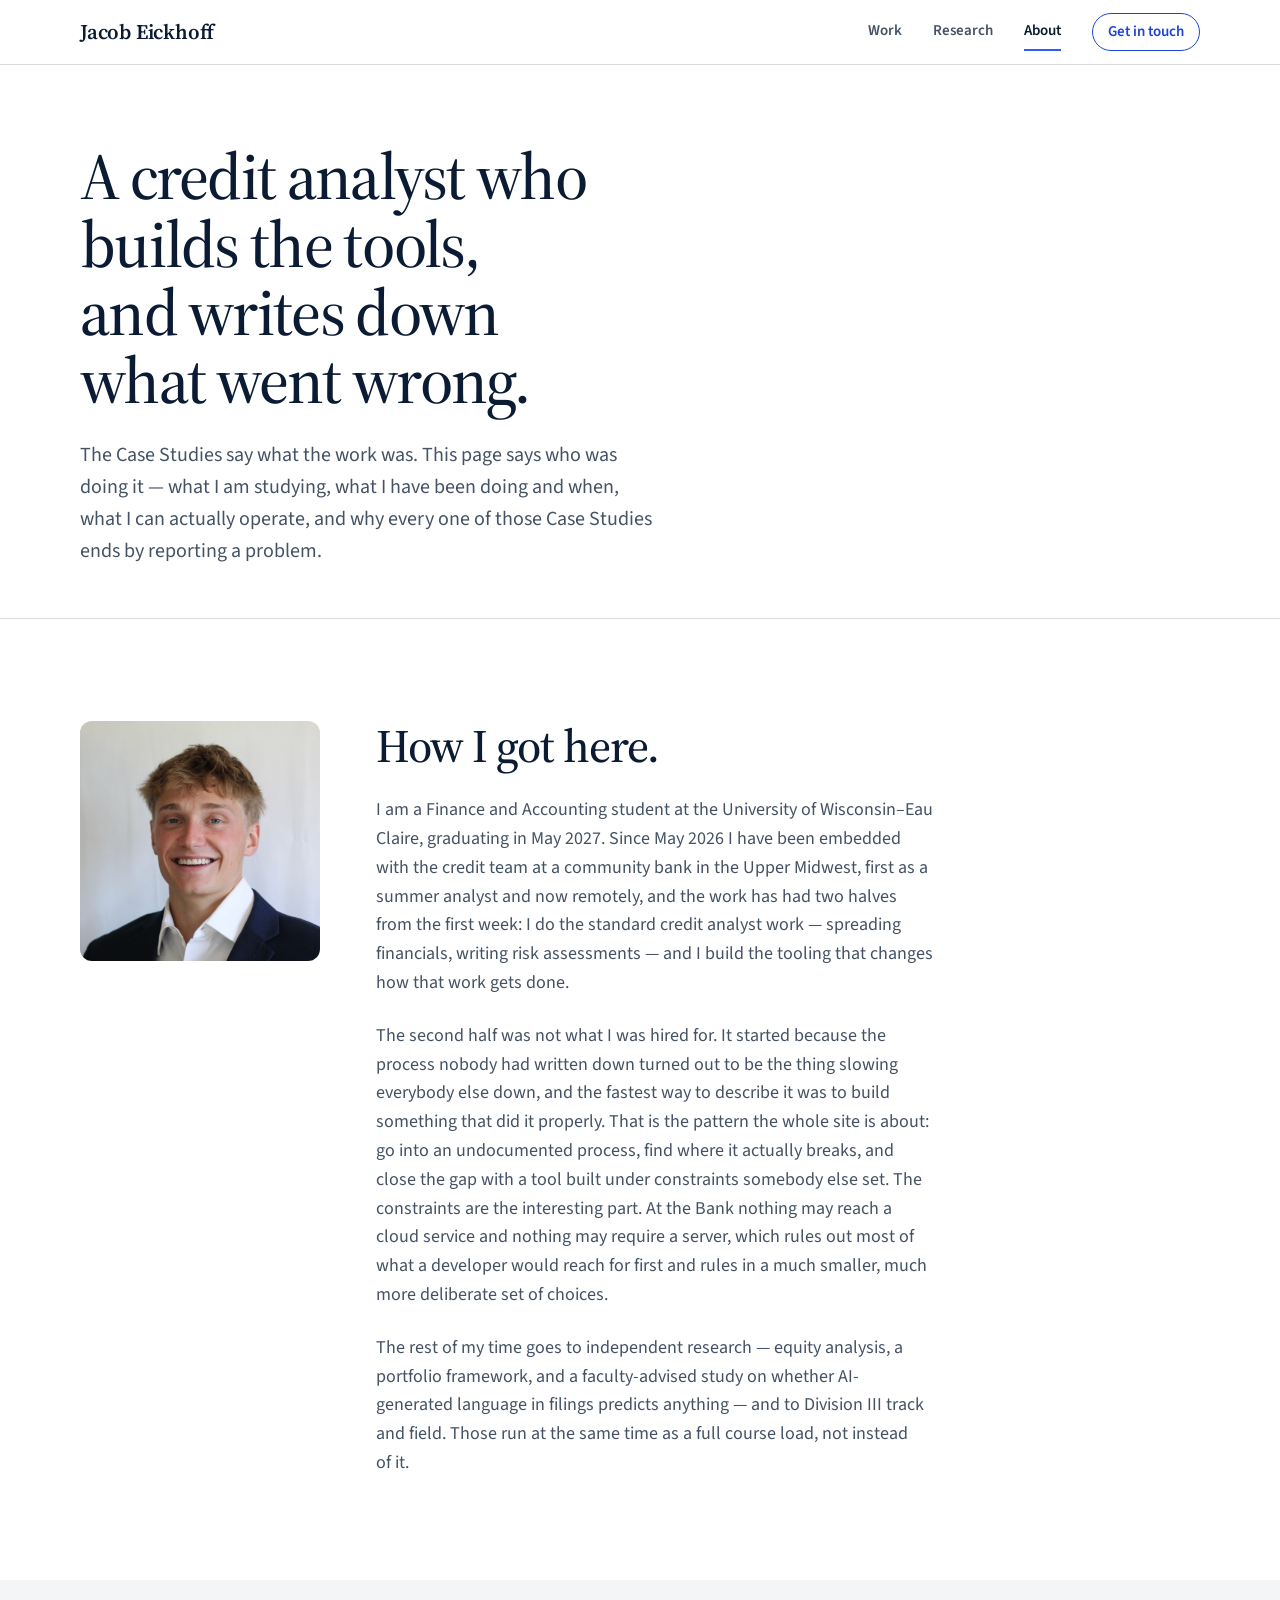
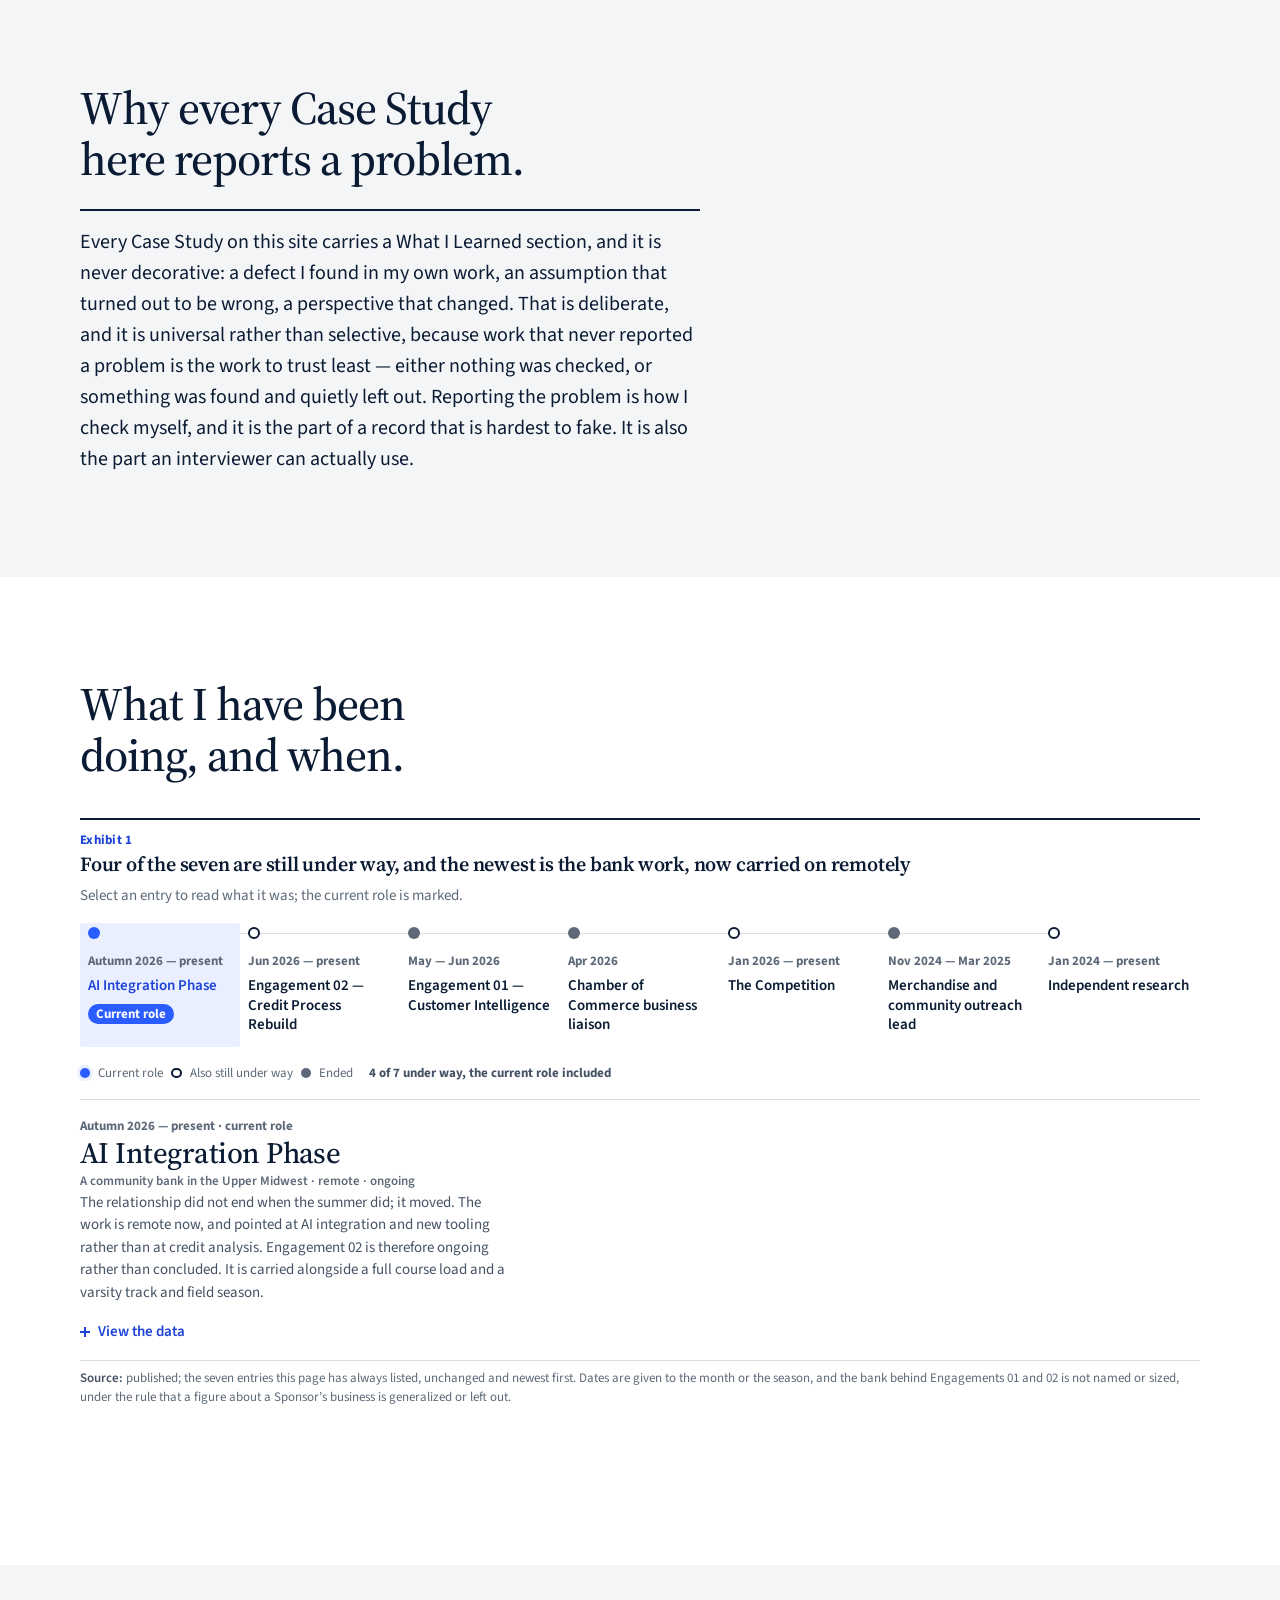
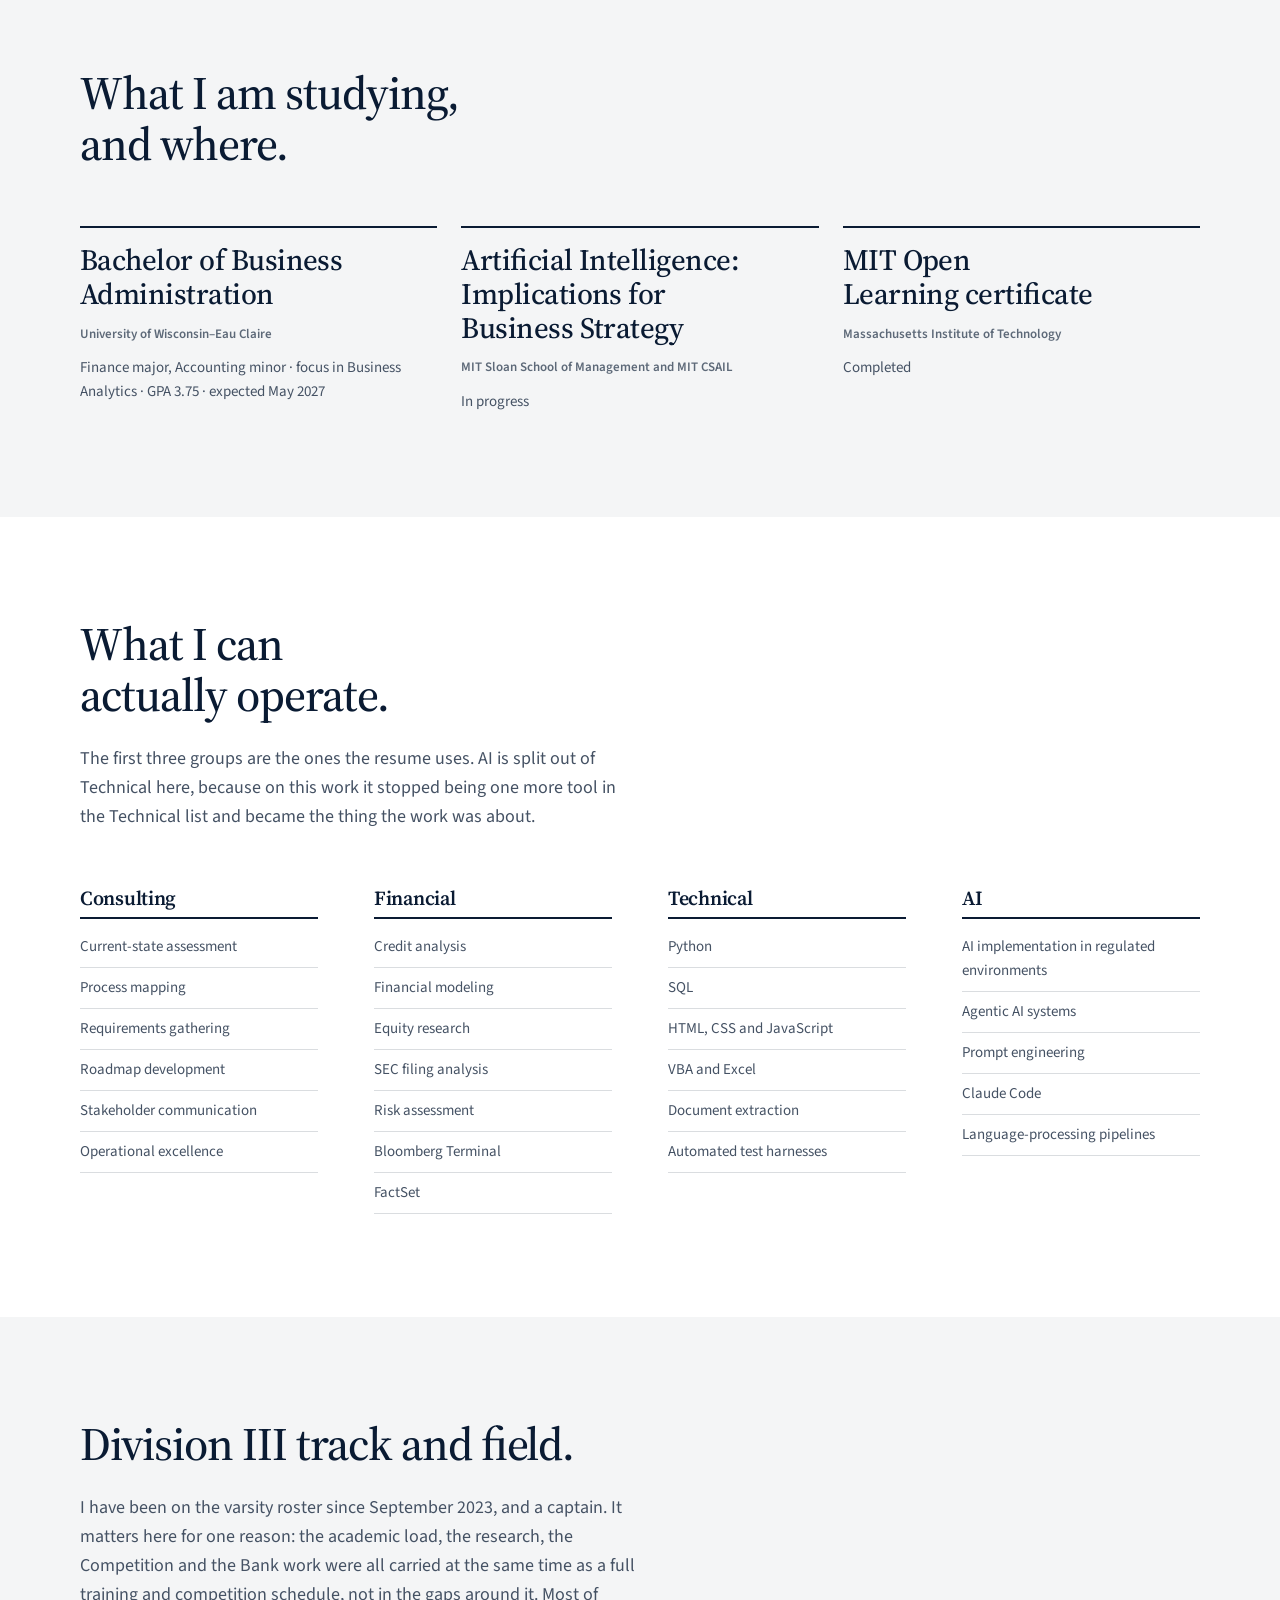
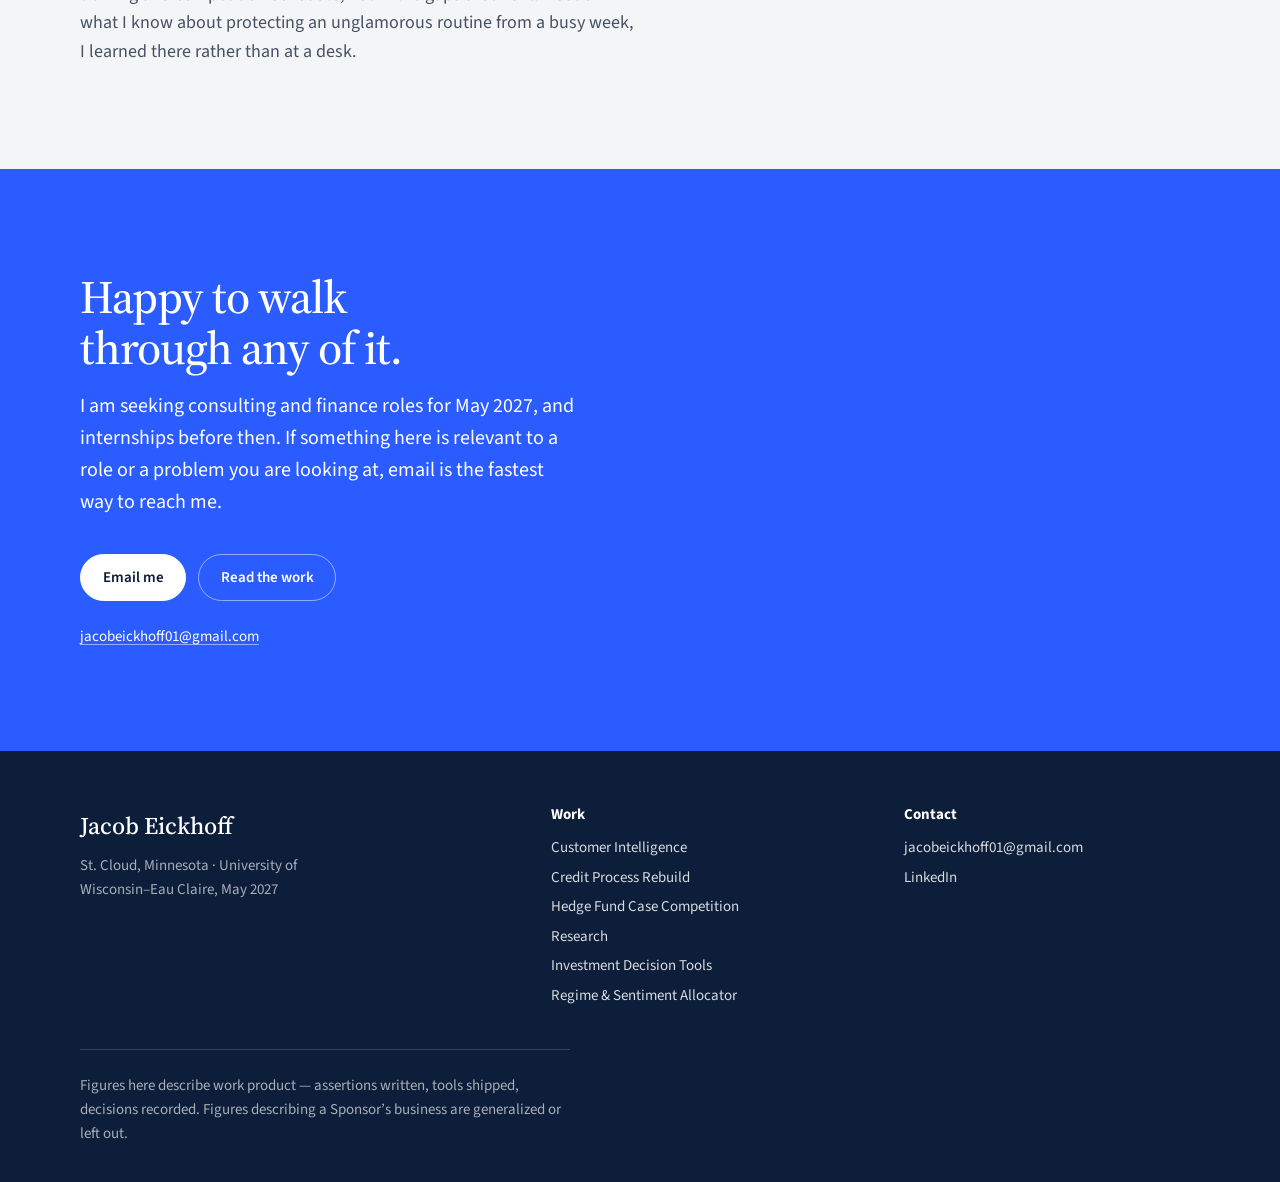
==== commit 9b2ea4f0: "The homepage speaks in Jacob's own words: plain Engagement titles, a first-person hero, and US spell" ====
--- a/about/index.html
+++ b/about/index.html
@@ -133,7 +133,7 @@
         <figcaption class="exhibit__source"><b>Source:</b> published; the seven entries this page has
           always listed, unchanged and newest first. Dates are given to the month or the season, and
           the bank behind Engagements 01 and 02 is not named or sized, under the rule that a figure
-          about a Sponsor&rsquo;s business is generalised or left out.</figcaption>
+          about a Sponsor&rsquo;s business is generalized or left out.</figcaption>
       </figure>
     </div>
   </section>
@@ -257,10 +257,10 @@
         <ul class="site-footer__list">
           <li><a href="/work/customer-intelligence/">Customer Intelligence</a></li>
           <li><a href="/work/credit-process-rebuild/">Credit Process Rebuild</a></li>
-          <li><a href="/work/the-competition/">The Competition</a></li>
-          <li><a href="/work/the-research/">The Research</a></li>
-          <li><a href="/work/tradelog-and-indy/">TradeLog and Indy</a></li>
-          <li><a href="/work/macrosense/">MacroSense</a></li>
+          <li><a href="/work/the-competition/">Hedge Fund Case Competition</a></li>
+          <li><a href="/work/the-research/">Research</a></li>
+          <li><a href="/work/tradelog-and-indy/">Investment Decision Tools</a></li>
+          <li><a href="/work/macrosense/">Regime &amp; Sentiment Allocator</a></li>
         </ul>
       </div>
       <div class="site-footer__group">
@@ -270,7 +270,7 @@
           <li><a href="https://www.linkedin.com/in/jacob-eickhoff" rel="me noopener">LinkedIn</a></li>
         </ul>
       </div>
-      <p class="site-footer__note">Figures here describe work product &mdash; assertions written, tools shipped, decisions recorded. Figures describing a Sponsor&rsquo;s business are generalised or left out.</p>
+      <p class="site-footer__note">Figures here describe work product &mdash; assertions written, tools shipped, decisions recorded. Figures describing a Sponsor&rsquo;s business are generalized or left out.</p>
     </div>
   </footer>
 <!-- /chrome:footer -->
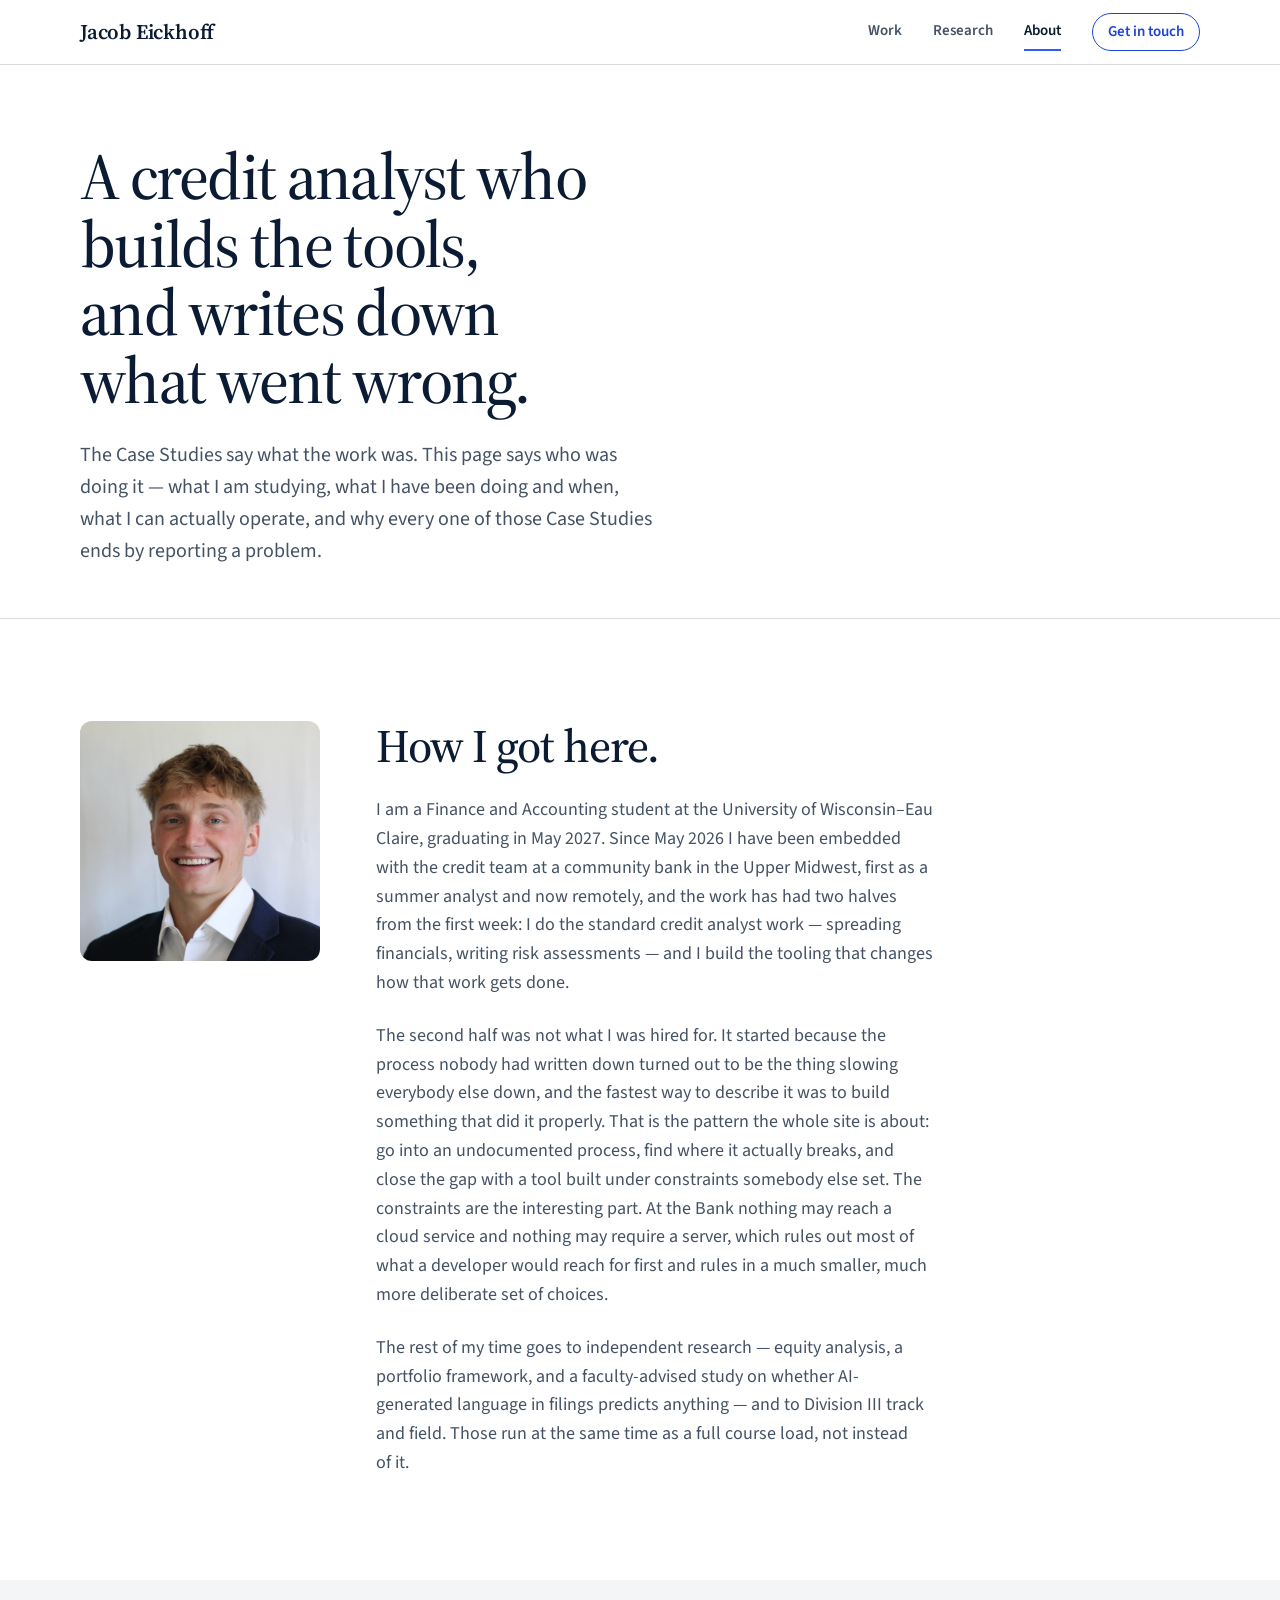
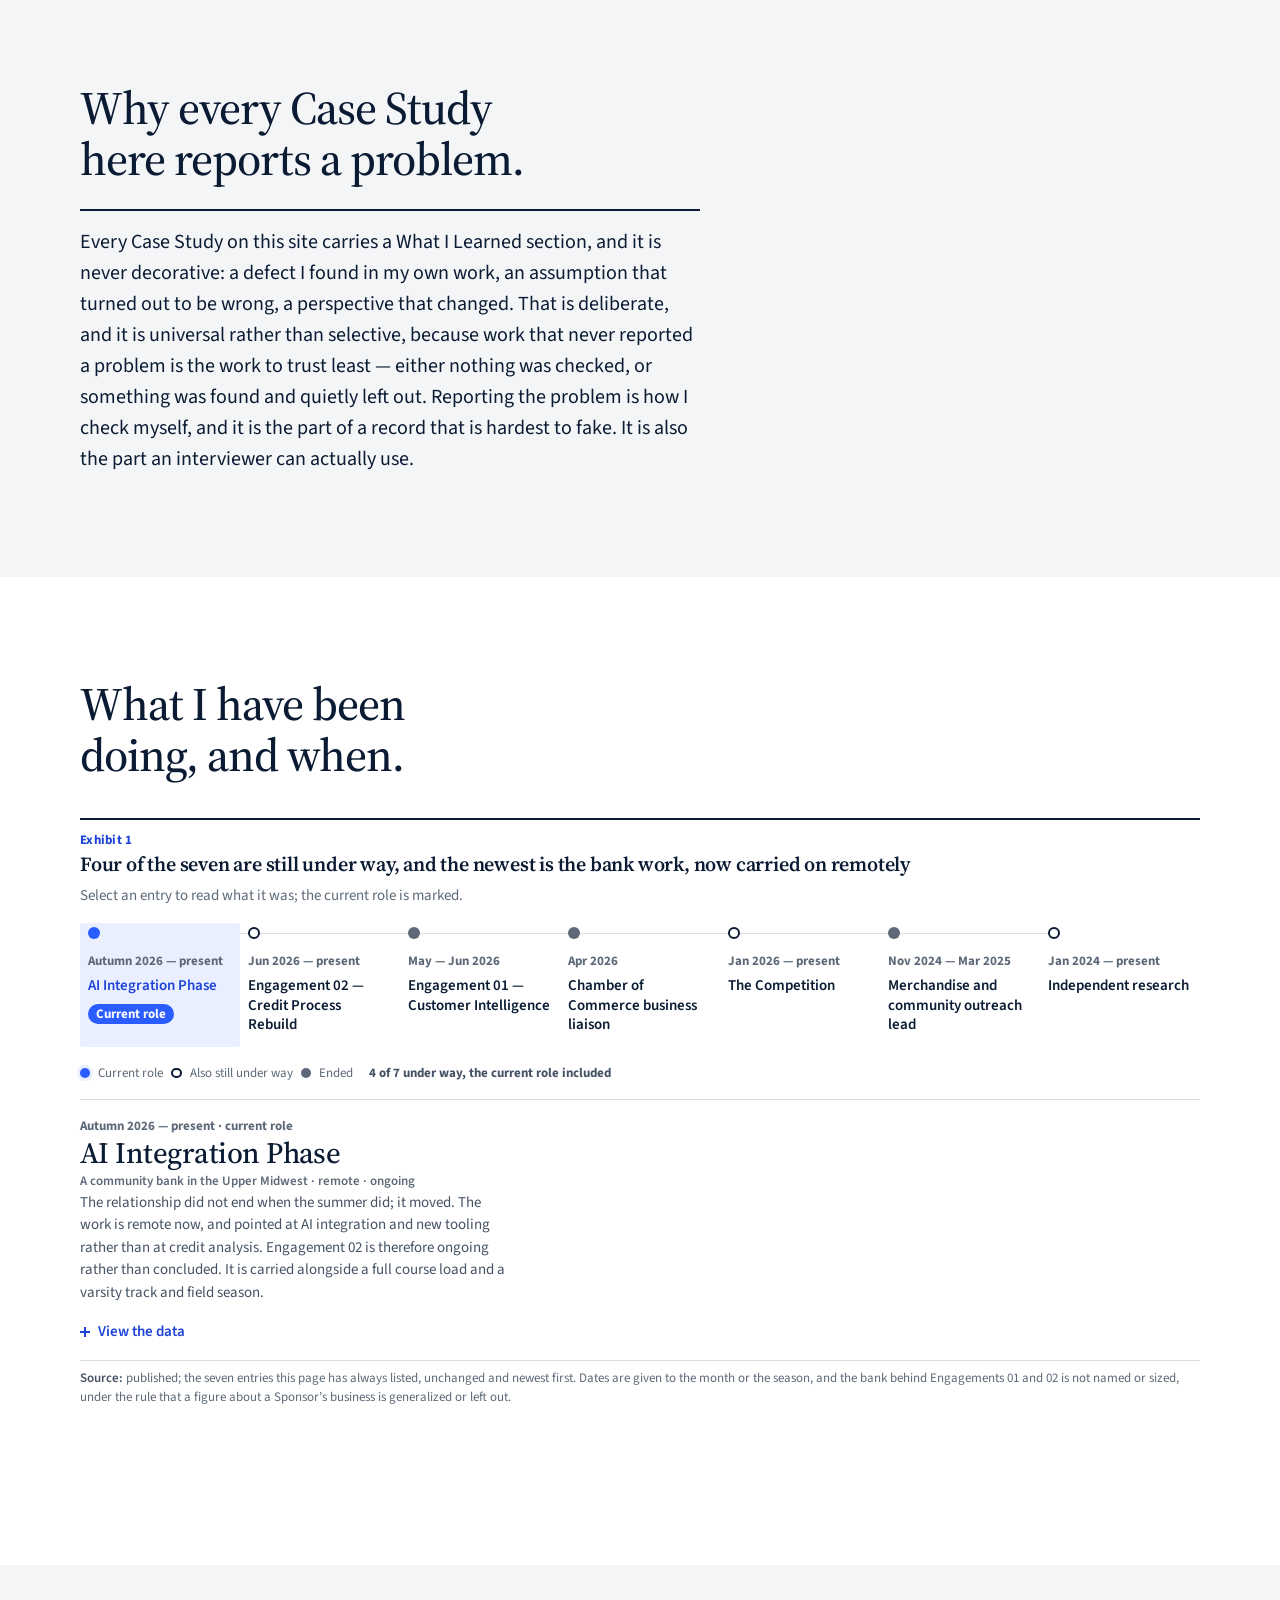
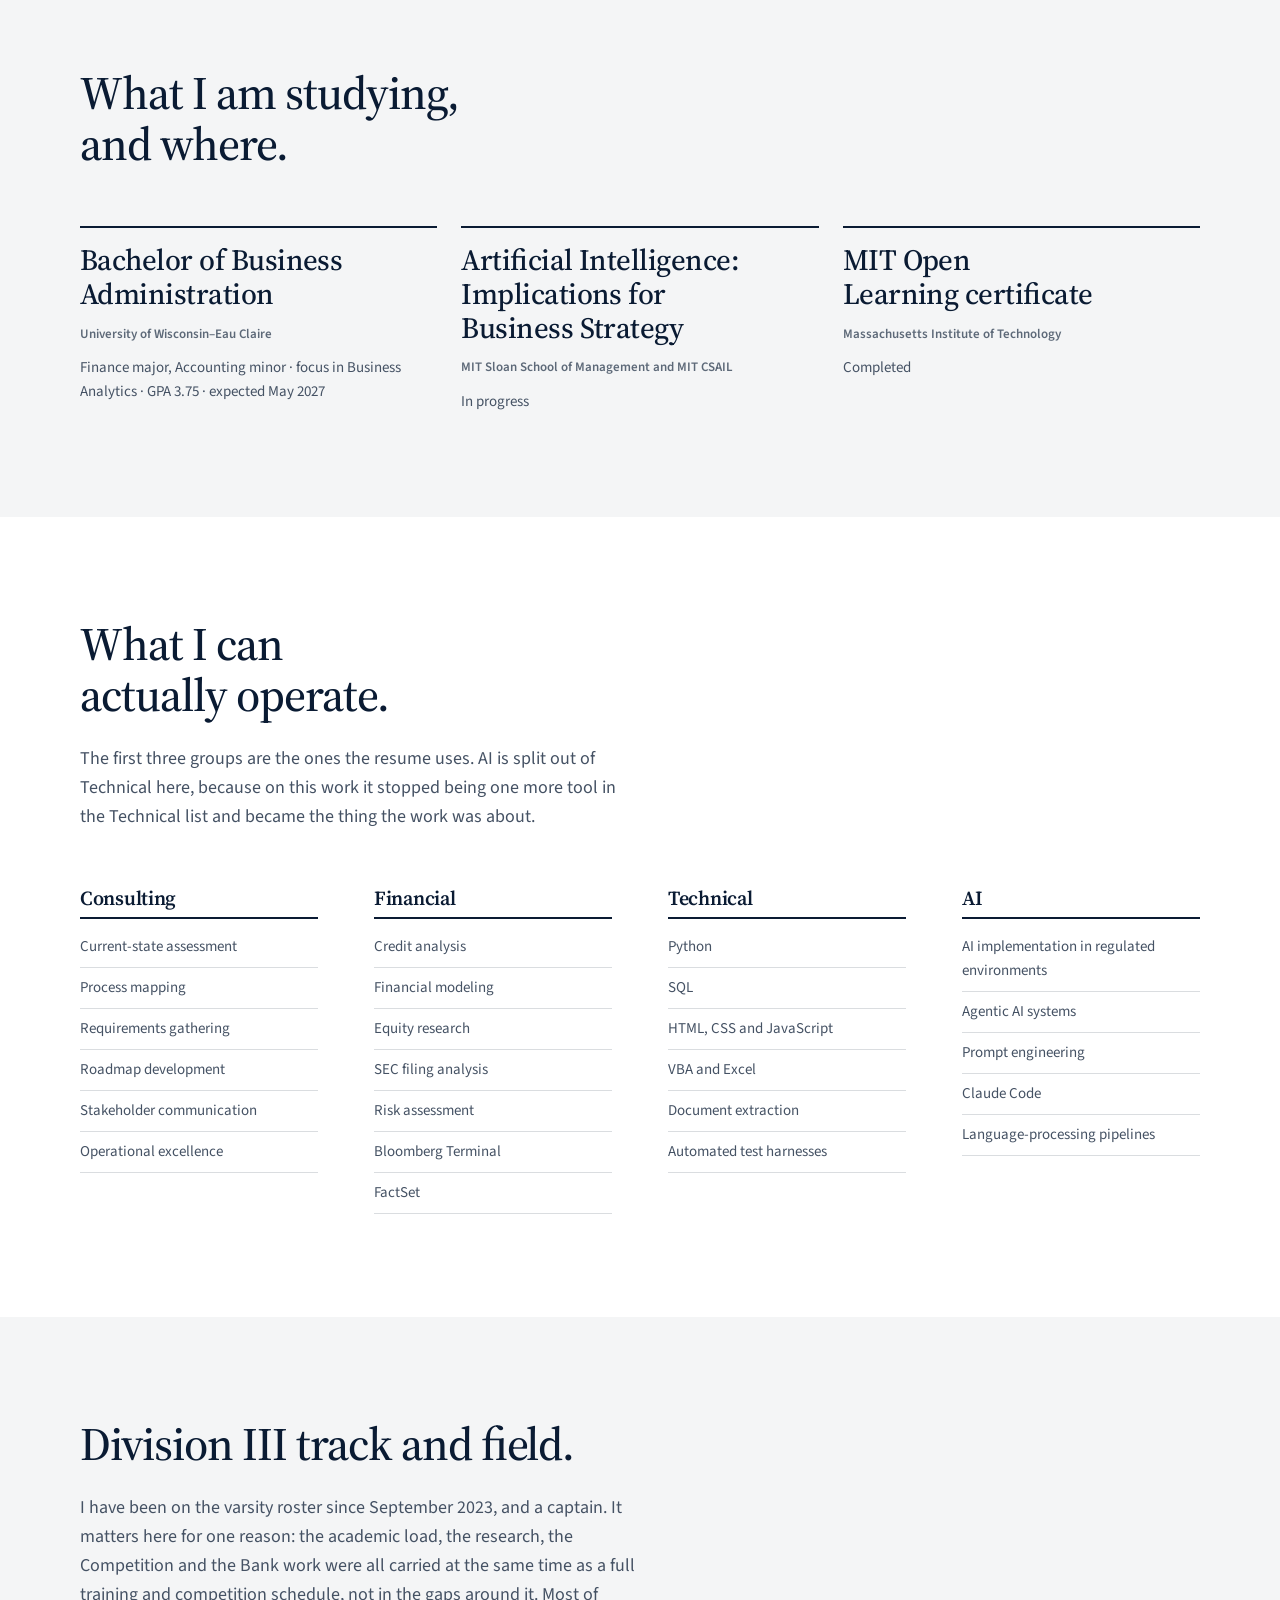
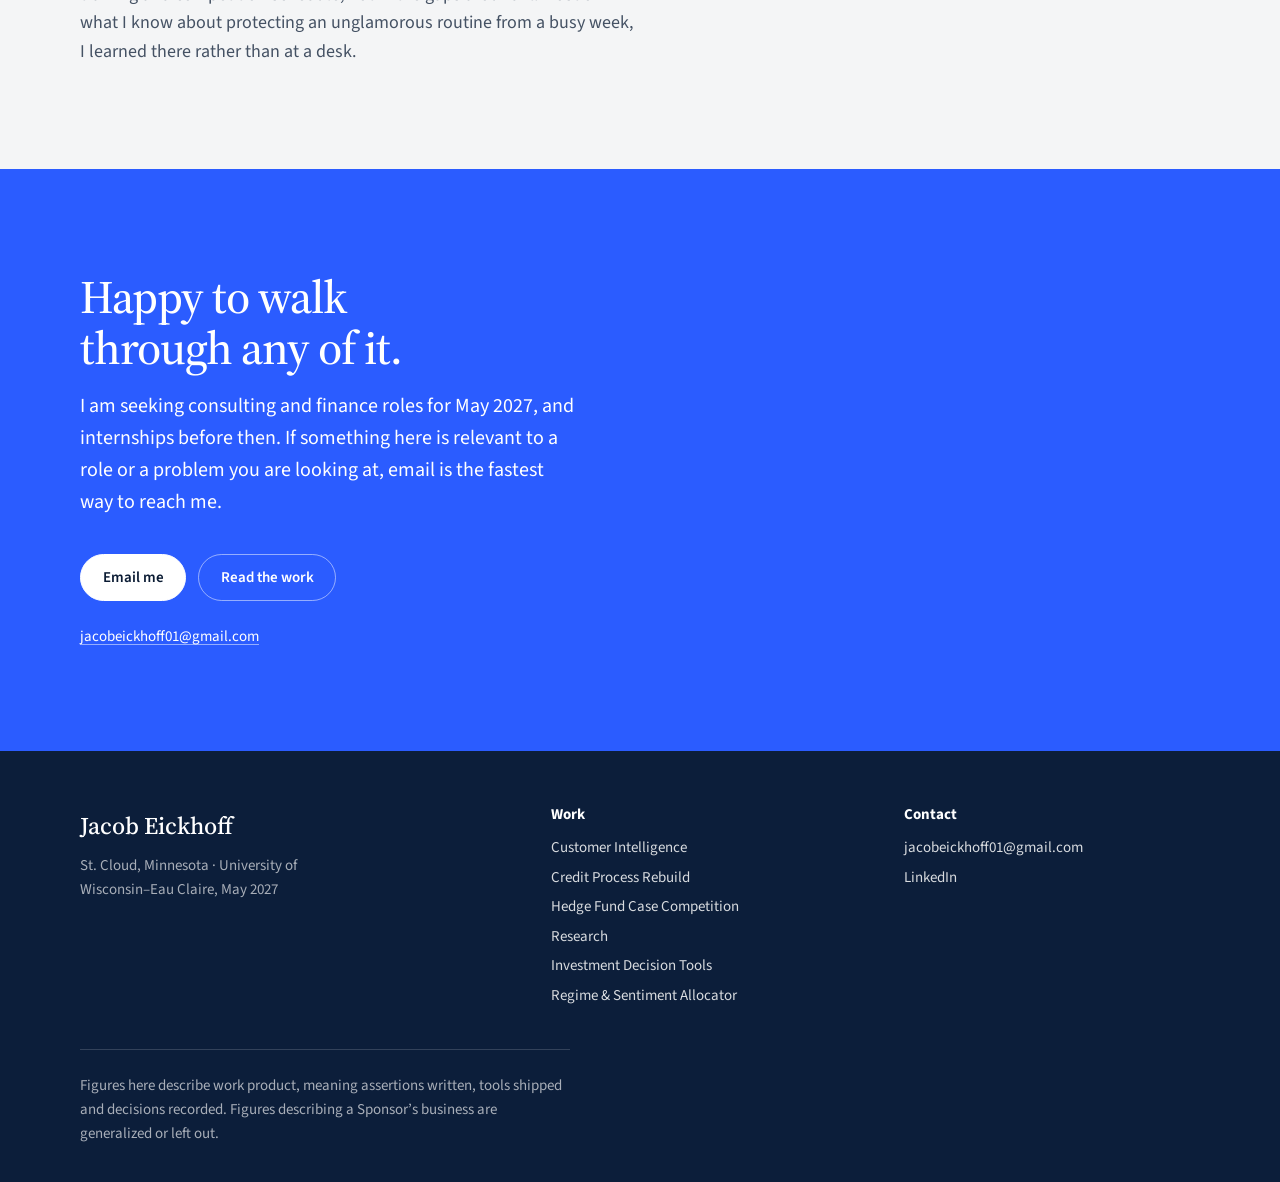
==== commit df2a97b1: "The footer says what its figures describe in plain words on every page, and Customer Intelligence's " ====
--- a/about/index.html
+++ b/about/index.html
@@ -270,7 +270,7 @@
           <li><a href="https://www.linkedin.com/in/jacob-eickhoff" rel="me noopener">LinkedIn</a></li>
         </ul>
       </div>
-      <p class="site-footer__note">Figures here describe work product &mdash; assertions written, tools shipped, decisions recorded. Figures describing a Sponsor&rsquo;s business are generalized or left out.</p>
+      <p class="site-footer__note">Figures here describe work product, meaning assertions written, tools shipped and decisions recorded. Figures describing a Sponsor&rsquo;s business are generalized or left out.</p>
     </div>
   </footer>
 <!-- /chrome:footer -->
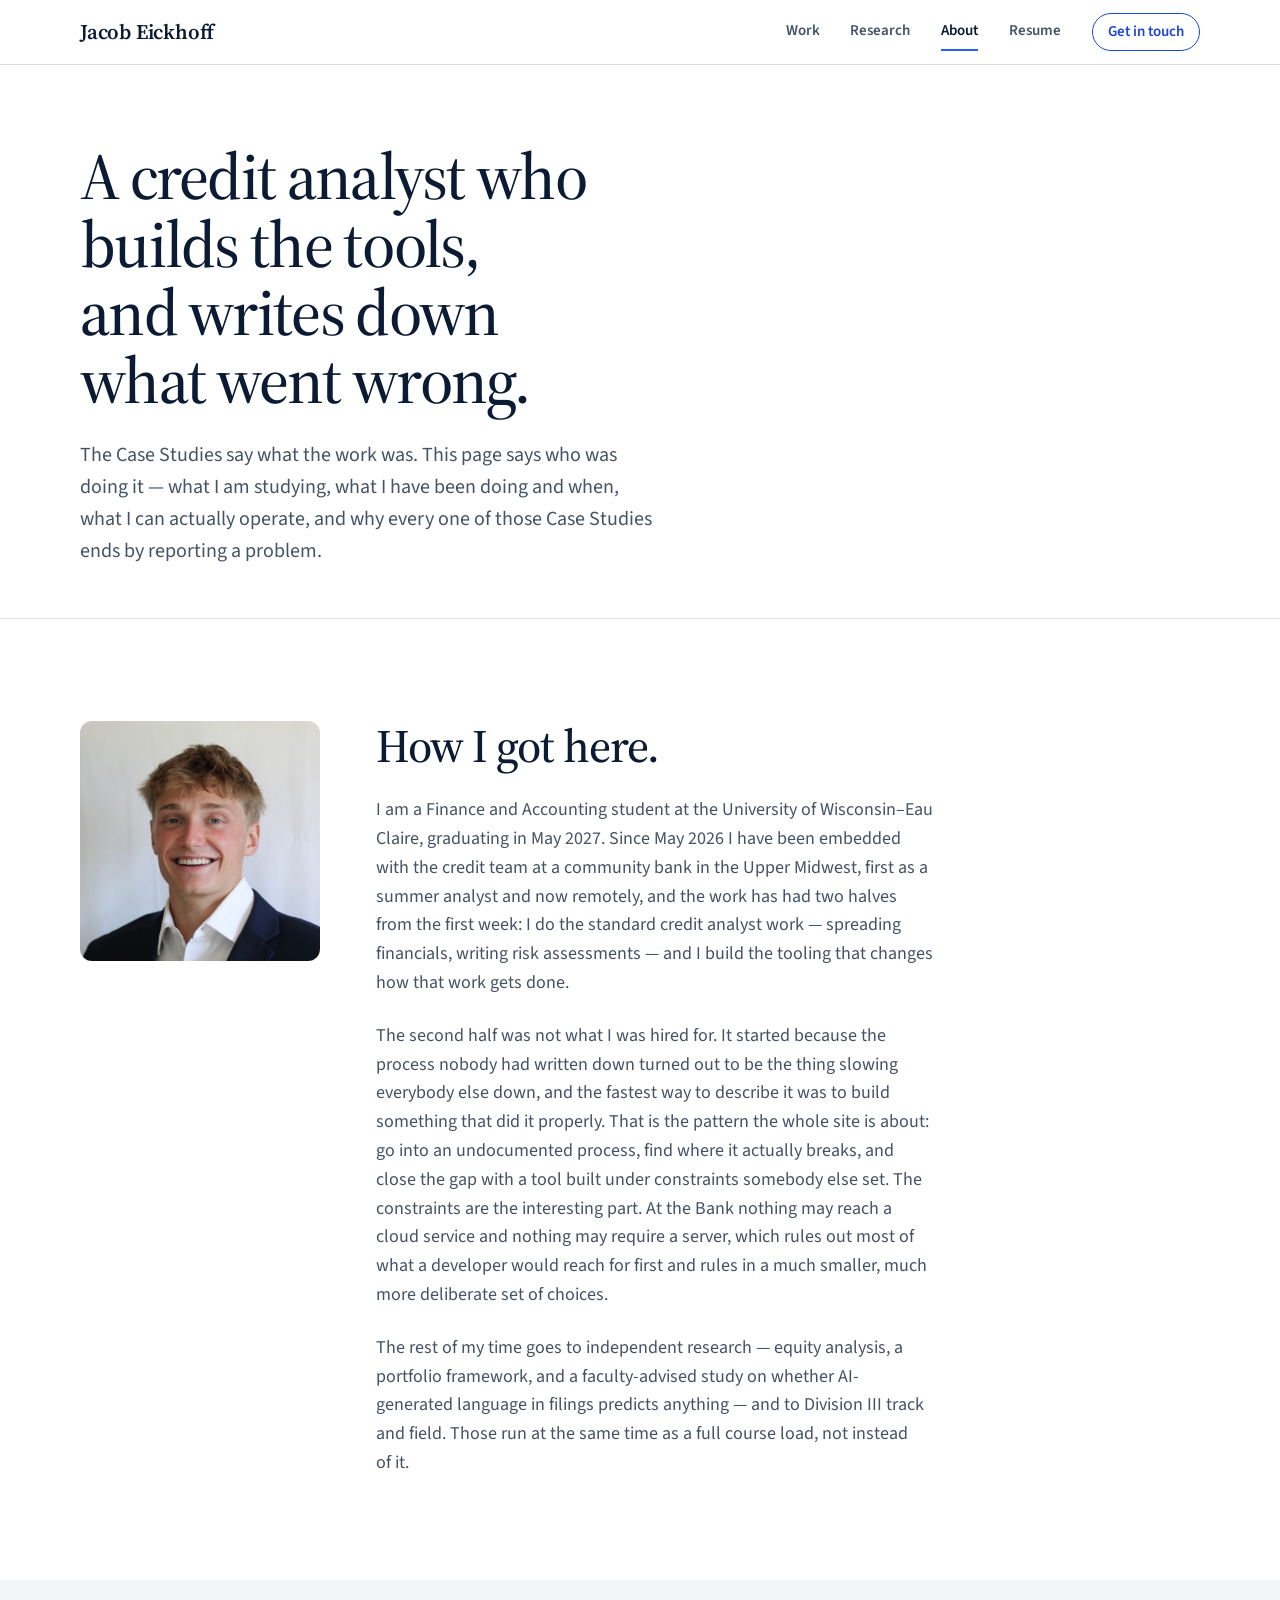
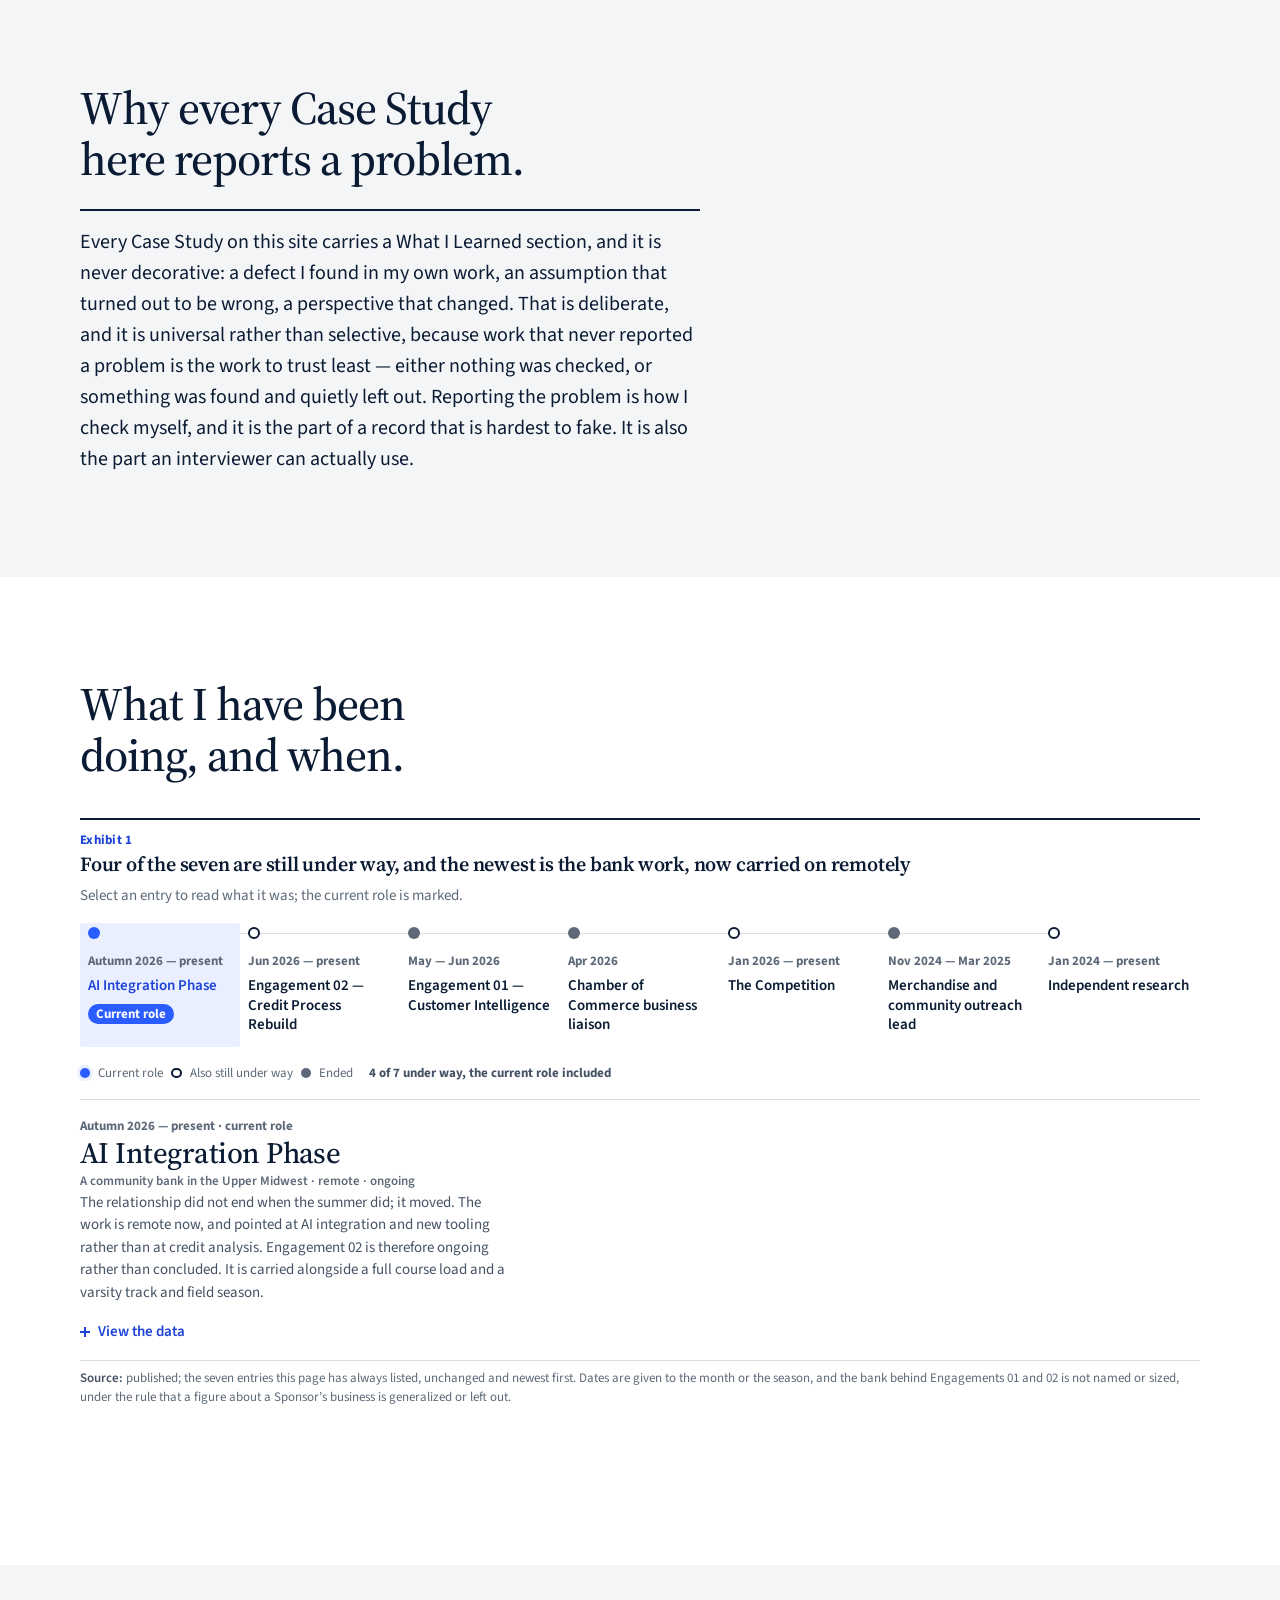
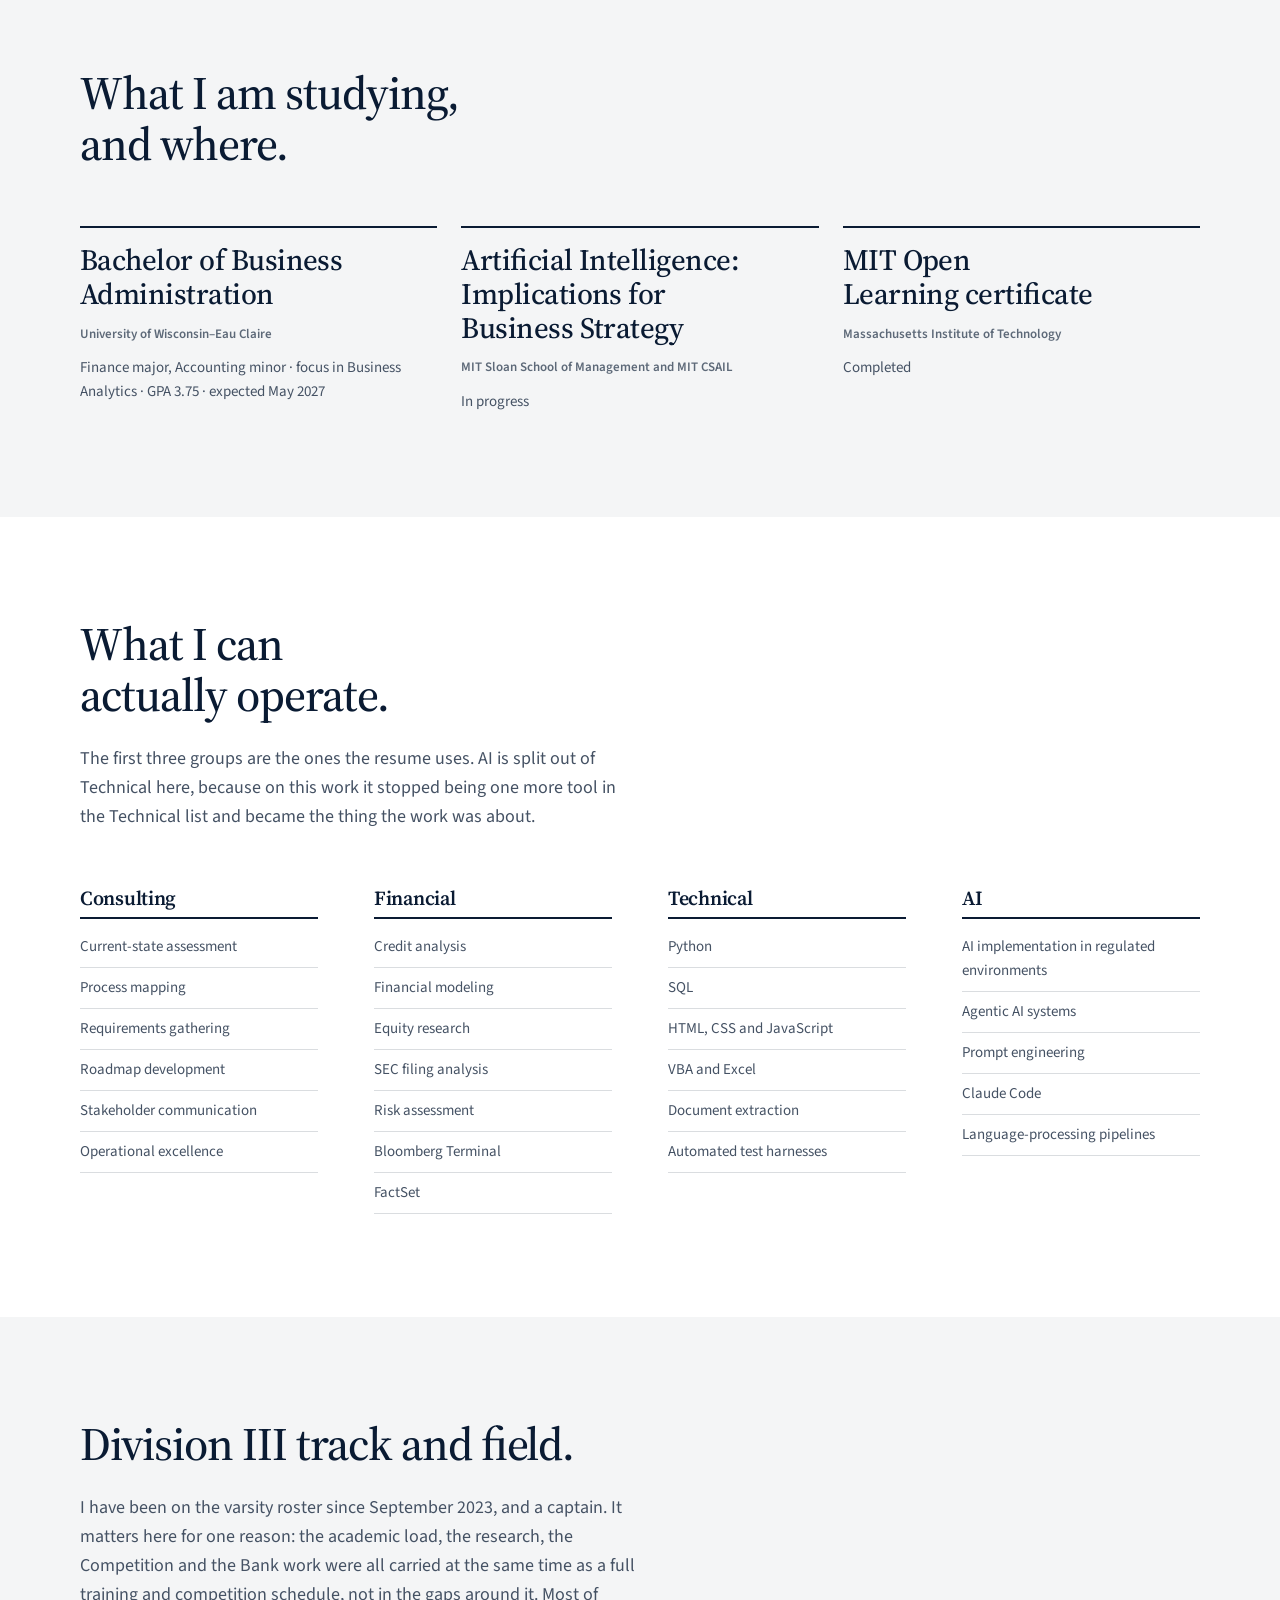
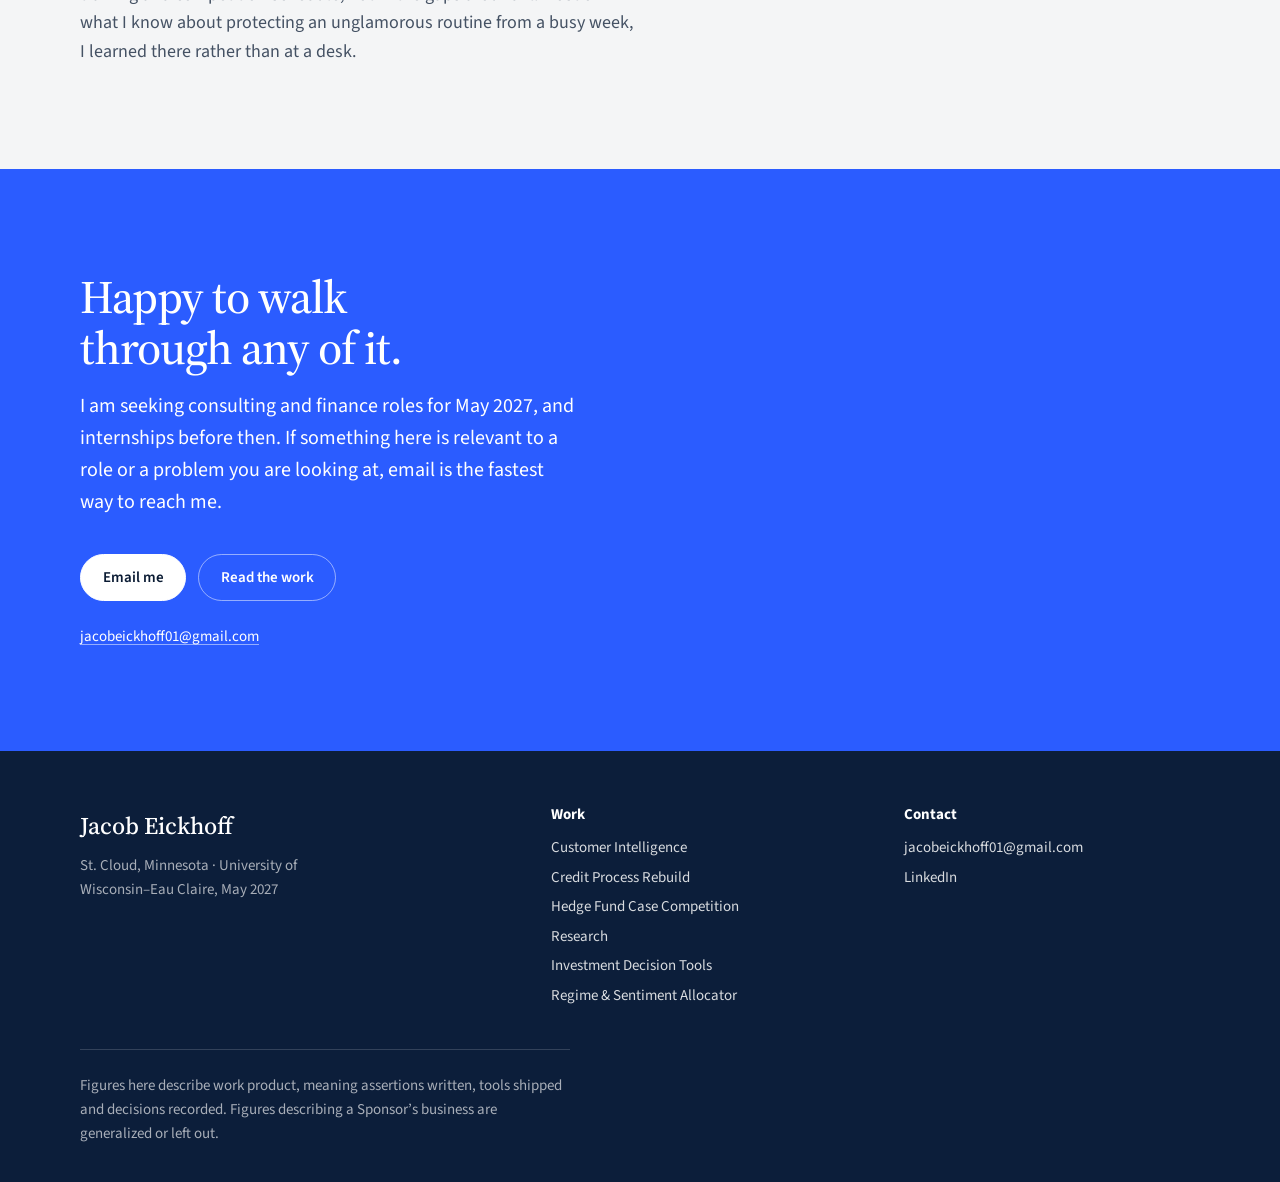
==== commit 4fd00ee7: "Resume tab: a page built from the current resume, linked from every nav The public version leaves ou" ====
--- a/about/index.html
+++ b/about/index.html
@@ -33,6 +33,7 @@
           <li><a class="nav__link" href="/work/">Work</a></li>
           <li><a class="nav__link" href="/research/">Research</a></li>
           <li><a class="nav__link is-current" href="/about/" aria-current="page">About</a></li>
+          <li><a class="nav__link" href="/resume/">Resume</a></li>
           <li><a class="nav__link nav__cta" href="/contact/">Get in touch</a></li>
         </ul>
       </nav>
--- a/assets/css/site.css
+++ b/assets/css/site.css
@@ -2632,10 +2632,10 @@
   color: var(--ink-soft);
 }
 
-/* SPREAD DIRECTION - a result reported by direction only. One column per period, each arrow one
-   length above or below a zero line, so the drawing cannot say more than the words beside it. The
-   status colours are the right place for it: pointed the right way or the wrong way is a pass or a
-   fail, and each arrow is paired with its direction in words. */
+/* QUARTILE SPREAD - a result reported with its size. One column per period, each bar drawn above or
+   below a zero line to a length set by its spread, all on one scale. The status colours are the
+   right place for it: the top quartile ahead or behind is a pass or a fail, and each bar is paired
+   with its figure in words. */
 .spread {
   padding: var(--space-sm);
   border: 1px solid var(--line);
@@ -2671,47 +2671,50 @@
 }
 
 /* The zero line is drawn per column and runs edge to edge, so the columns share one unbroken axis;
-   the words beneath carry the gutter instead. */
+   the words beneath carry the gutter instead. The bar grows from the line, up or down. */
 .spread__mark {
+  position: relative;
   display: block;
   width: 100%;
-  height: 6rem;
+  height: 8rem;
   background: linear-gradient(var(--line), var(--line)) center / 100% 1px no-repeat;
 }
 
-.spread__mark svg {
-  display: block;
-  width: 1.5rem;
-  height: 100%;
-  margin: 0 auto;
-  fill: none;
-  stroke-width: 3;
-  stroke-linecap: round;
-  stroke-linejoin: round;
-}
-
-.is-up .spread__mark svg {
-  stroke: var(--good);
-}
-
-.is-down .spread__mark svg {
-  stroke: var(--bad);
-}
-
-.spread__direction {
+.spread__bar {
+  position: absolute;
+  left: 50%;
+  width: 2rem;
+  max-width: 60%;
+  transform: translateX(-50%);
+}
+
+.is-up .spread__bar {
+  bottom: 50%;
+  border-radius: 2px 2px 0 0;
+  background: var(--good);
+}
+
+.is-down .spread__bar {
+  top: 50%;
+  border-radius: 0 0 2px 2px;
+  background: var(--bad);
+}
+
+.spread__value {
   font-size: var(--text-sm);
   font-weight: 700;
-}
-
-.is-up .spread__direction {
+  font-variant-numeric: tabular-nums;
+}
+
+.is-up .spread__value {
   color: var(--good);
 }
 
-.is-down .spread__direction {
+.is-down .spread__value {
   color: var(--bad);
 }
 
-.spread__direction,
+.spread__value,
 .spread__label {
   padding-inline: var(--space-3xs);
 }
@@ -2729,9 +2732,9 @@
   color: var(--ink-mute);
 }
 
-/* MENTIONS AGAINST DEPLOYMENT - the same passages scored two ways. One card per passage, its text
-   with every mention of AI marked, then a bar per score on its own scale with the figure in words
-   beside it. The cards reflow into one column, so nothing here needs a frame of its own. */
+/* MENTIONS AGAINST THE RUBRIC - the same sentences counted and scored. One card per sentence, its
+   text with every mention of AI marked, then a bar for its mentions and one for its score, each on
+   its own scale with the figure in words beside it. The cards reflow into one column, so nothing here needs a frame of its own. */
 .mentions {
   display: grid;
   grid-template-columns: repeat(auto-fit, minmax(min(100%, 16rem), 1fr));
@@ -2807,7 +2810,7 @@
   background: var(--data-2);
 }
 
-.is-deployment .mentions__fill {
+.is-score .mentions__fill {
   background: var(--data-1);
 }
 
@@ -2915,6 +2918,7 @@
   fill: none;
   stroke: var(--paper);
   stroke-width: 3;
+  vector-effect: non-scaling-stroke;
 }
 
 .overview__quadrant,
@@ -2965,14 +2969,18 @@
   inset: 0;
 }
 
-/* A mark is its numbered dot with its name beside it; the dot's centre is the mark's place. */
+/* A mark is its numbered dot with its name beside it; the dot's centre is the mark's place, which
+   the script gives in two layouts (see the kind in exhibit.js): the wide one here, the narrow one at
+   phone width below. */
 .overview__mark {
+  --x: var(--wide-x);
+  --y: var(--wide-y);
   --dot: 1.75rem;
   display: flex;
   align-items: center;
   gap: var(--space-2xs);
   transform: translate(calc(var(--dot) / -2), -50%);
-  font-size: var(--text-compact);
+  font-size: var(--text-xs);
   font-weight: 600;
   line-height: 1.2;
   color: var(--ink);
@@ -3032,19 +3040,28 @@
 /* At phone width the diagram reflows instead of scrolling: half a 2x2 off-frame reads as the whole
    of one, and the overview's opaque quadrants cover the frame's edge shade. It draws to the column's
    width, the quadrant names step aside as they do on the compact copy (the readout's "described as"
-   line and the table carry them), and each name wraps beside its dot. */
+   line and the table carry them), and the marks take the narrow layout, each name wrapping beside
+   its dot inside its own quadrant. */
 @media (max-width: 30rem) {
   .overview {
     min-width: 0;
   }
 
+  /* Drawn taller than the wide copy (the SVG stretches; its words keep their size), so that each
+     upright axis name fits beside its own half and a name wrapped to three lines stays in its
+     quadrant. */
+  .overview svg {
+    height: 30rem;
+  }
+
   .overview__quadrant {
     display: none;
   }
 
   .overview__mark {
+    --x: var(--narrow-x);
+    --y: var(--narrow-y);
     --dot: 1.5rem;
-    font-size: var(--text-xs);
   }
 
   /* A name keeps to its own quadrant: the room between a dot and the divider is about this wide. */
@@ -3164,7 +3181,77 @@
 /* =================================================================================================
    PRINT - a recruiter saving this as a PDF gets the whole page
    ============================================================================================== */
+/* The Resume page: one entry per role, the card rule the credentials use on top, the dates set
+   right of the title from tablet width up. The page is also the source of the PDF download, so
+   the print rules below keep it to plain type on paper. */
+.resume-entry {
+  border-top: 2px solid var(--ink);
+  padding-top: var(--space-sm);
+  margin-top: var(--space-lg);
+  max-width: 48rem;
+}
+
+.resume-entry__head {
+  display: grid;
+  grid-template-columns: 1fr auto;
+  gap: 0 var(--space-sm);
+  align-items: baseline;
+}
+
+.resume-entry__role {
+  font-family: var(--font-serif);
+  font-size: var(--text-md);
+  margin: 0;
+}
+
+.resume-entry__when {
+  font-size: var(--text-sm);
+  font-variant-numeric: tabular-nums;
+  color: var(--ink-mute);
+  margin: 0;
+  white-space: nowrap;
+}
+
+.resume-entry__where {
+  grid-column: 1 / -1;
+  color: var(--ink-soft);
+  margin: var(--space-3xs) 0 0;
+}
+
+.resume-entry__sub {
+  font-size: var(--text-base);
+  margin: var(--space-md) 0 0;
+}
+
+.resume-entry__sub span {
+  font-weight: 400;
+  color: var(--ink-mute);
+  margin-left: var(--space-2xs);
+}
+
+.resume-entry__list {
+  margin: var(--space-2xs) 0 0;
+  padding-left: 1.25rem;
+  display: grid;
+  gap: var(--space-2xs);
+}
+
+@media (max-width: 36rem) {
+  .resume-entry__head {
+    grid-template-columns: 1fr;
+  }
+}
+
 @media print {
+  /* The resume PDF is built from the Resume page, so on that page the footer goes too. */
+  body:has(.resume-entry) .site-footer {
+    display: none;
+  }
+
+  .resume-entry {
+    break-inside: avoid;
+  }
+
   .site-header,
   .skip-link,
   .hero__ctas,
@@ -5196,18 +5283,17 @@
 
 /* =================================================================================================
    MACROSENSE: THE PIPELINE
-   Components on a grid whose columns count the hand-offs before each, the wires behind them in one
-   SVG the size of the grid (drawn in pixels, one unit to one), and the chosen component's input and
-   output below. The grid keeps a readable minimum width and scrolls inside its frame on a phone.
+   The components stand in the slots of Jacob's sketch on a sheet of fixed proportions, the wires
+   behind them in one SVG in the sheet's own units, and the chosen component's input and output
+   below. The sheet keeps a readable minimum width and scrolls inside its frame on a phone.
    ============================================================================================== */
 .pipe__controls {
   margin-top: var(--space-xs);
 }
 
-/* 6.5rem a column holds a two-word component name on two lines at the small print's size. */
+/* 38rem holds "Portfolio optimizer" on two lines inside its box at the small print's size. */
 .pipe {
-  position: relative;
-  min-width: calc(var(--pipe-cols) * 6.5rem);
+  min-width: 38rem;
   padding-block: var(--space-sm);
 }
 
@@ -5224,6 +5310,11 @@
   color: var(--ink-mute);
 }
 
+.pipe__sheet {
+  position: relative;
+}
+
+/* Visible overflow: the Scheduler's ring, spreading from the top edge, is not cut at the sheet. */
 .pipe__wires {
   position: absolute;
   inset: 0;
@@ -5237,52 +5328,71 @@
   fill: none;
   stroke: var(--ink-mute);
   stroke-width: 1.25;
-  stroke-linejoin: round;
-  transition: stroke 200ms var(--ease);
-}
-
-.pipe__wire.is-lit {
-  stroke: var(--data-1);
-  stroke-width: 2;
+  vector-effect: non-scaling-stroke;
 }
 
 .pipe__arrow {
   fill: var(--ink-mute);
 }
 
-.pipe__arrow--lit {
-  fill: var(--data-1);
-}
-
 .pipe__packet {
   fill: var(--data-1);
 }
 
-/* The components are one segmented group (segmented() with its own class), laid out as the grid
-   rather than a row of pills. The gutters are wide enough for a lane per wire that skips a column. */
+.pipe__pulse {
+  fill: none;
+  stroke: var(--data-1);
+  stroke-width: 1.5;
+  vector-effect: non-scaling-stroke;
+}
+
+/* The components are one segmented group (segmented() with its own class), each option placed
+   by the script in its slot, in percent of the sheet. */
 .pipe__board {
-  display: grid;
-  grid-template-columns: repeat(var(--pipe-cols), minmax(0, 1fr));
-  column-gap: var(--space-lg);
-  row-gap: var(--space-md);
-}
-
-/* 3.25rem: two lines of a component's name, so the nodes in a column stand the same height. */
+  position: absolute;
+  inset: 0;
+}
+
 .pipe__board .seg__option {
-  position: relative;
-  min-height: 3.25rem;
-  padding: var(--space-2xs);
+  position: absolute;
+  display: grid;
+  place-items: center;
+  padding: var(--space-3xs);
   border: 1px solid var(--line);
   border-radius: var(--radius);
   background: var(--paper);
-  line-height: 1.25;
-  overflow-wrap: anywhere;
-}
-
+  font-size: var(--text-sm);
+  line-height: 1.2;
+  text-align: center;
+  transition: background-color 200ms var(--ease), border-color 200ms var(--ease);
+}
+
+/* Lit: the flow has just reached it. Chosen: its input and output are the ones read out below. */
+.pipe__board .seg__option.is-lit,
 .pipe__board .seg__option[aria-pressed="true"] {
   background: var(--blue-wash);
   border-color: var(--data-1);
+}
+
+.pipe__board .seg__option[aria-pressed="true"] {
   box-shadow: 0 0 0 1px var(--data-1);
+}
+
+/* Under reduced motion, each component's step in the order, on its top-left corner. */
+.pipe__step {
+  position: absolute;
+  display: grid;
+  place-items: center;
+  width: 1.25rem;
+  height: 1.25rem;
+  translate: -40% -40%;
+  border-radius: 50%;
+  background: var(--ink);
+  color: var(--paper);
+  font-size: var(--text-xs);
+  font-weight: 700;
+  line-height: 1;
+  pointer-events: none;
 }
 
 .pipe__io {
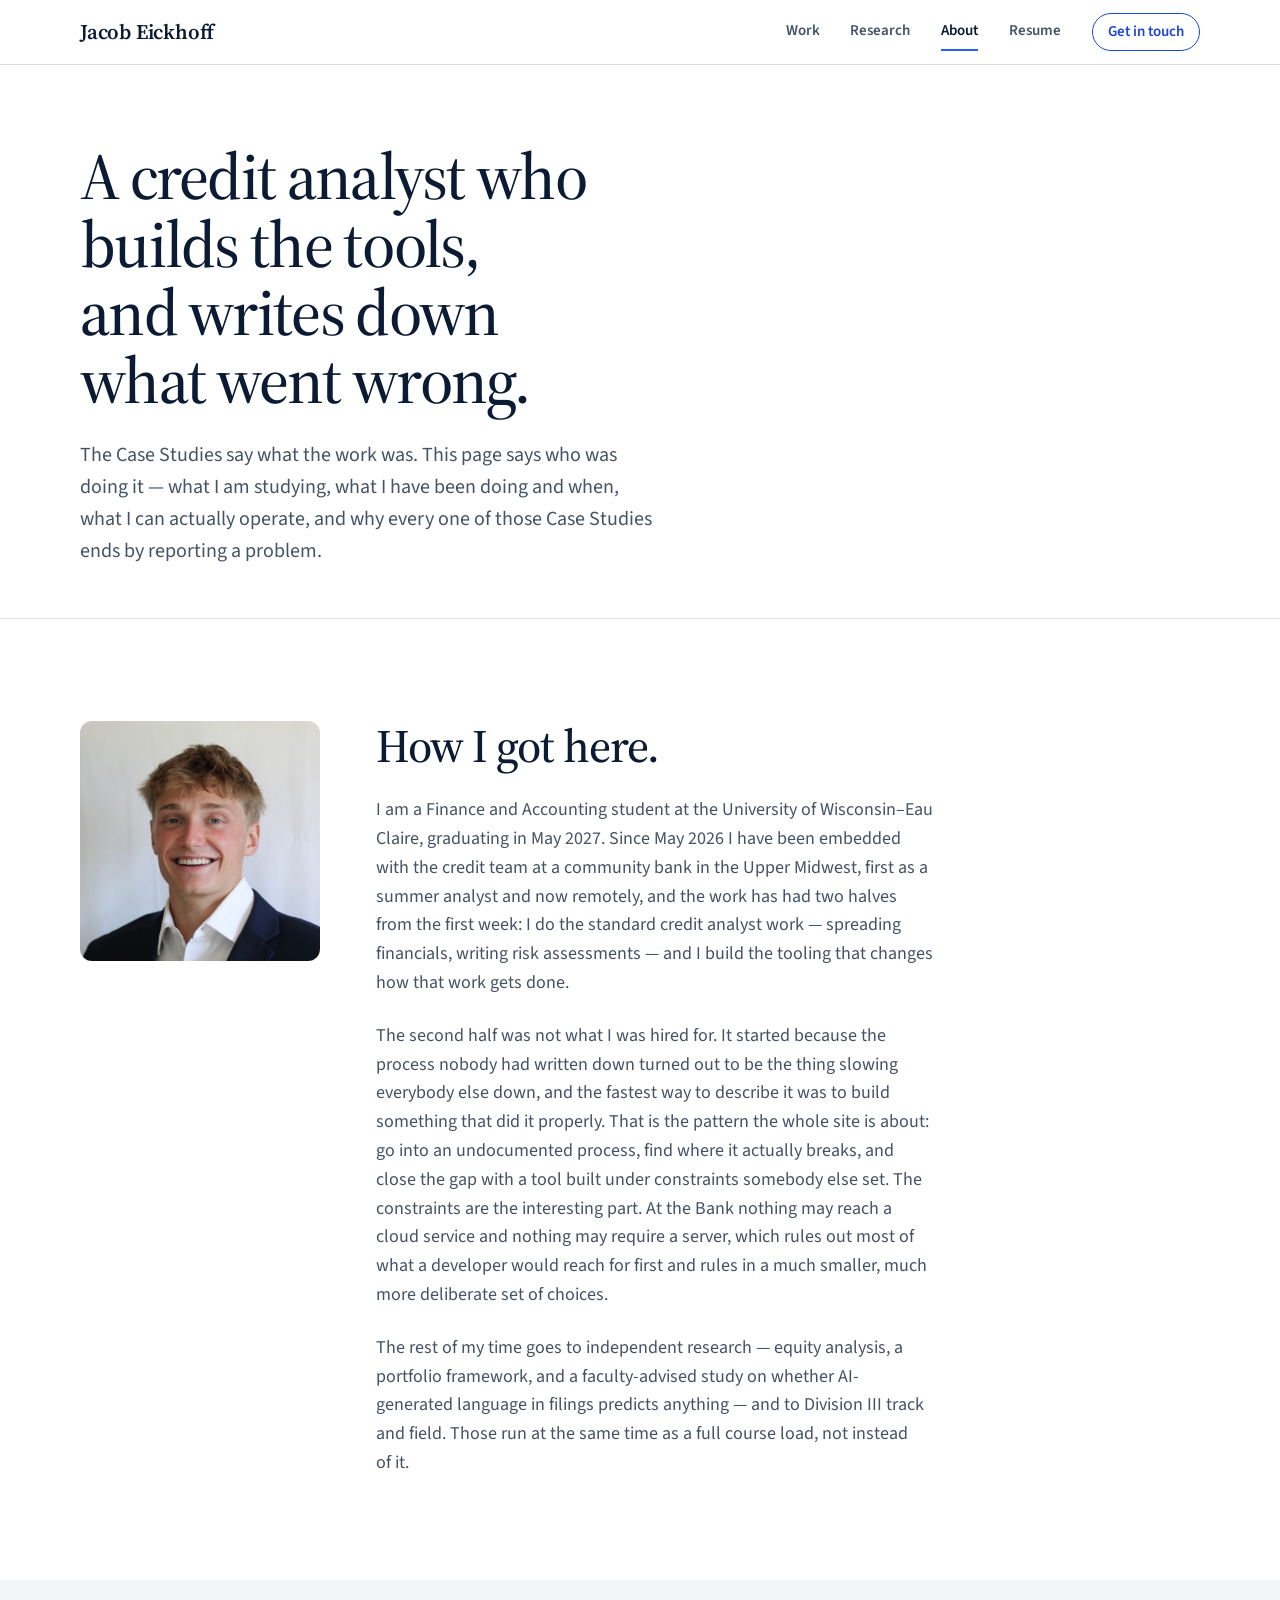
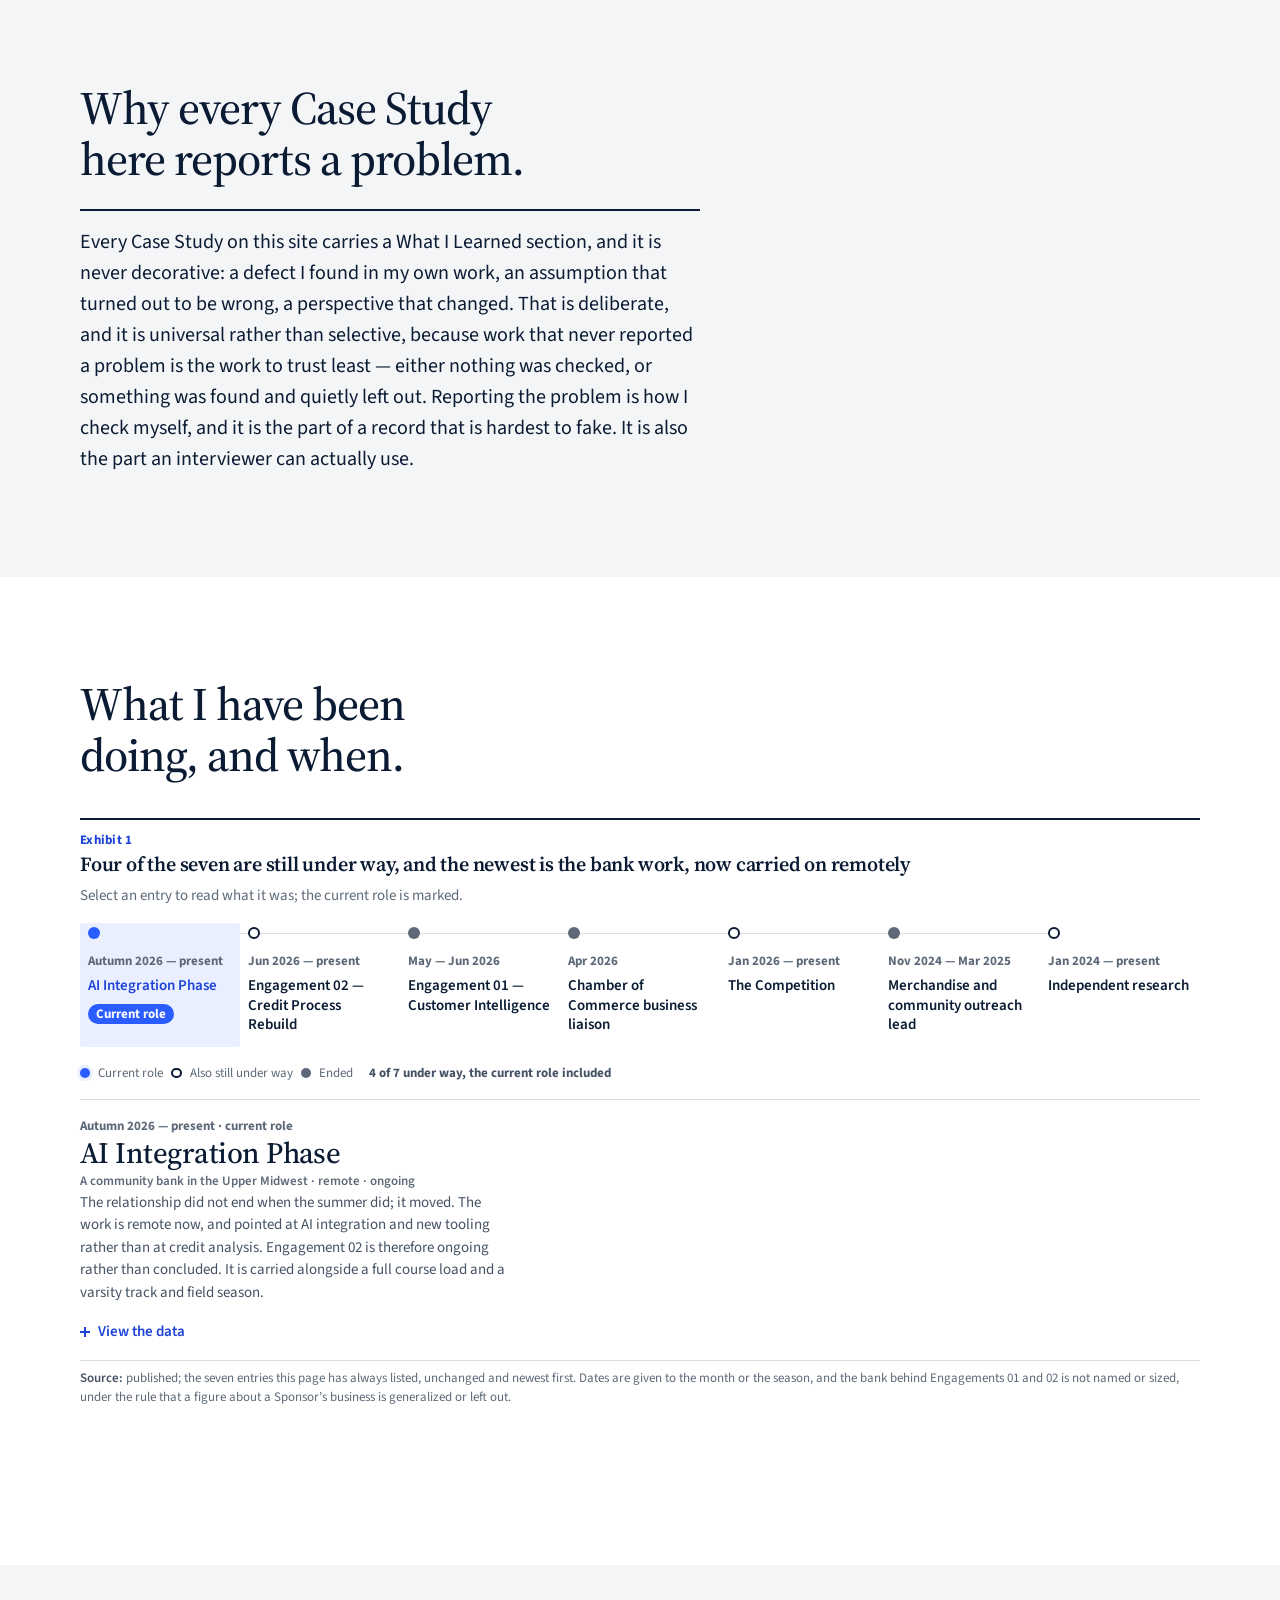
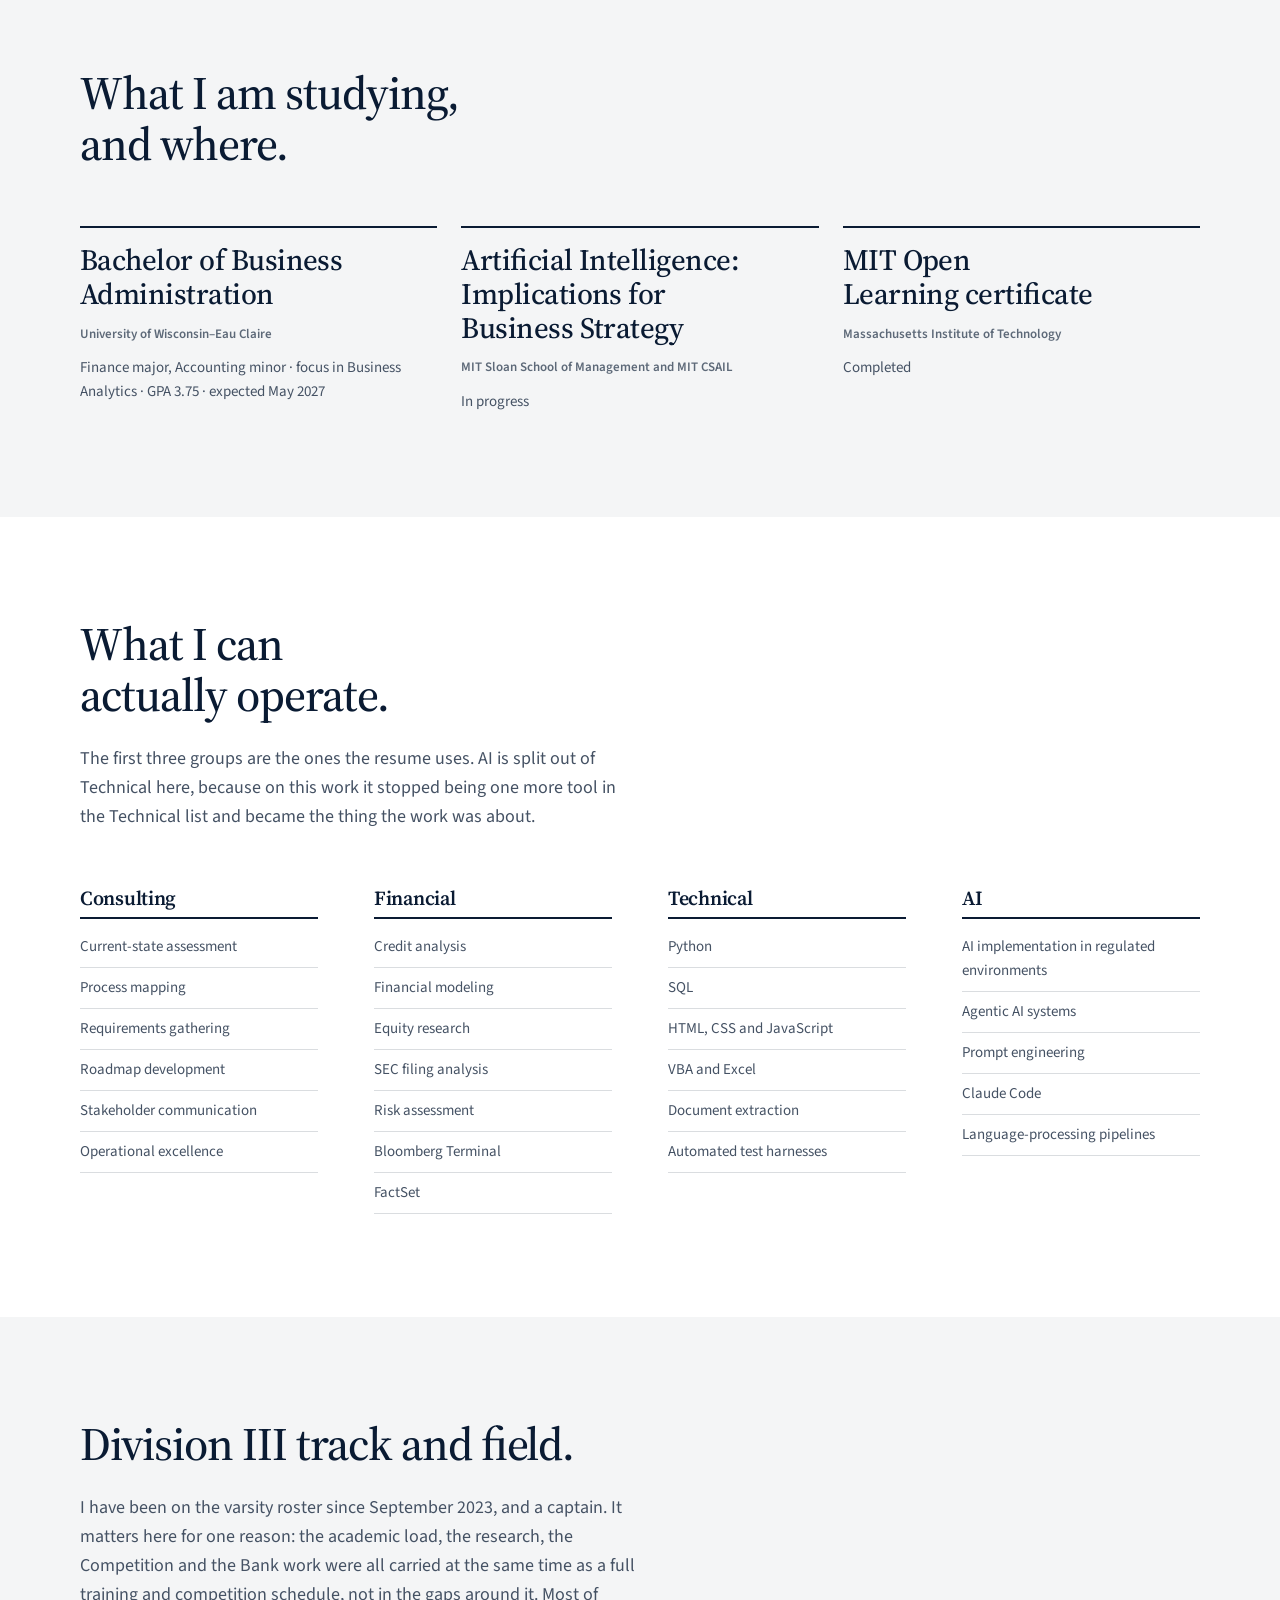
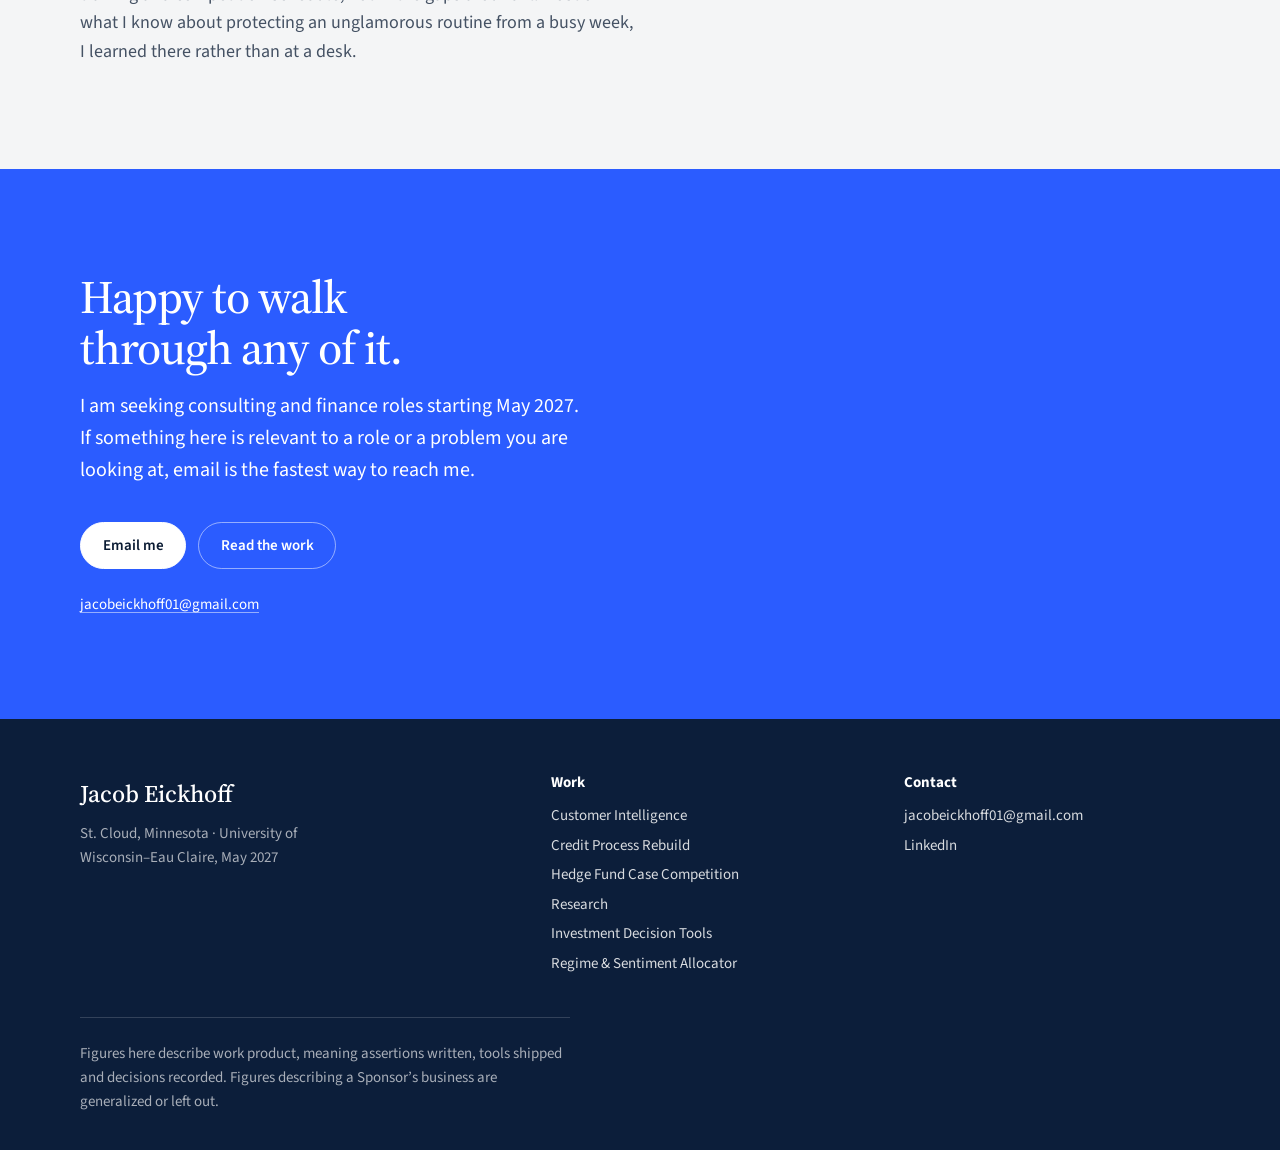
==== commit f1b01491: "About and Contact: drop 'internships before then', matching the homepage Co-Authored-By: Claude Opus" ====
--- a/about/index.html
+++ b/about/index.html
@@ -233,8 +233,7 @@
   <section class="section contact">
     <div class="wrap">
       <h2 class="contact__title">Happy to walk through any of it.</h2>
-      <p class="contact__lede">I am seeking consulting and finance roles for May 2027, and
-        internships before then. If something here is relevant to a role or a problem you are
+      <p class="contact__lede">I am seeking consulting and finance roles starting May 2027. If something here is relevant to a role or a problem you are
         looking at, email is the fastest way to reach me.</p>
       <div class="contact__actions">
         <a class="btn btn--primary" href="mailto:jacobeickhoff01@gmail.com">Email me</a>
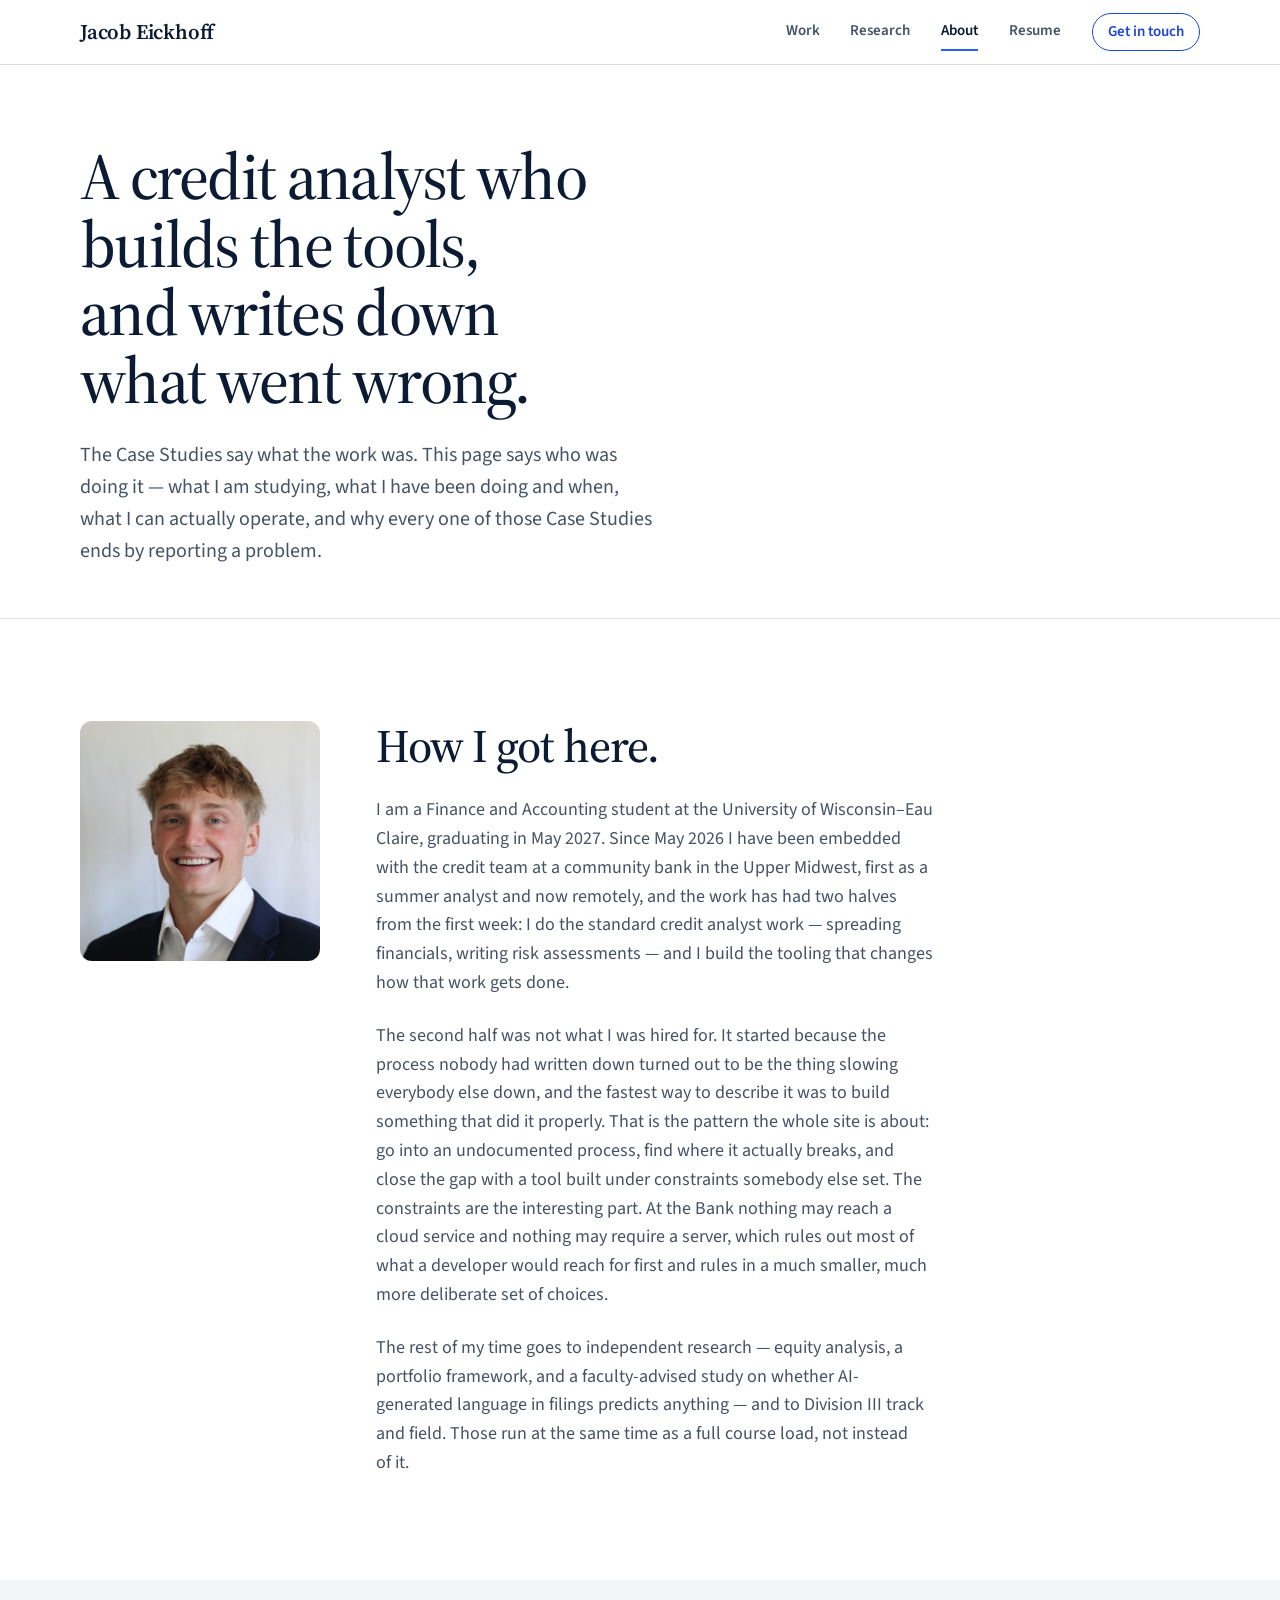
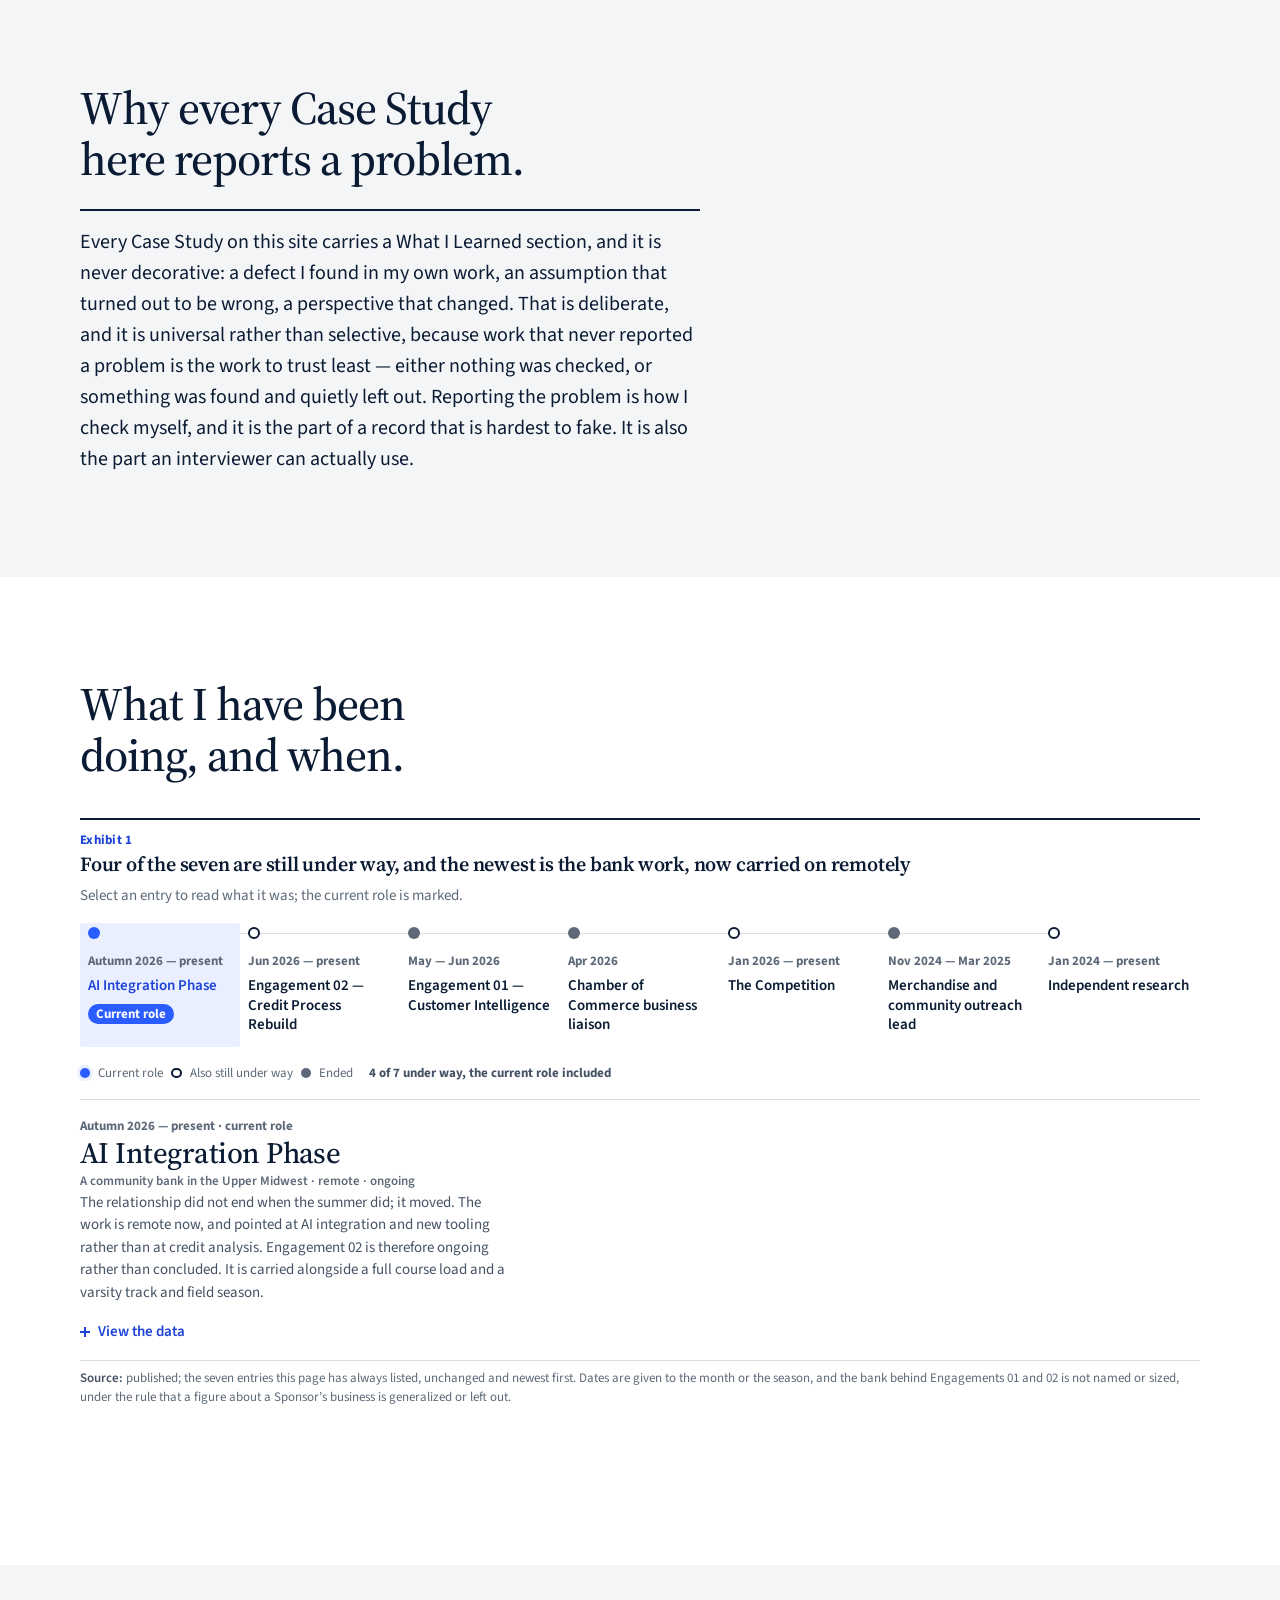
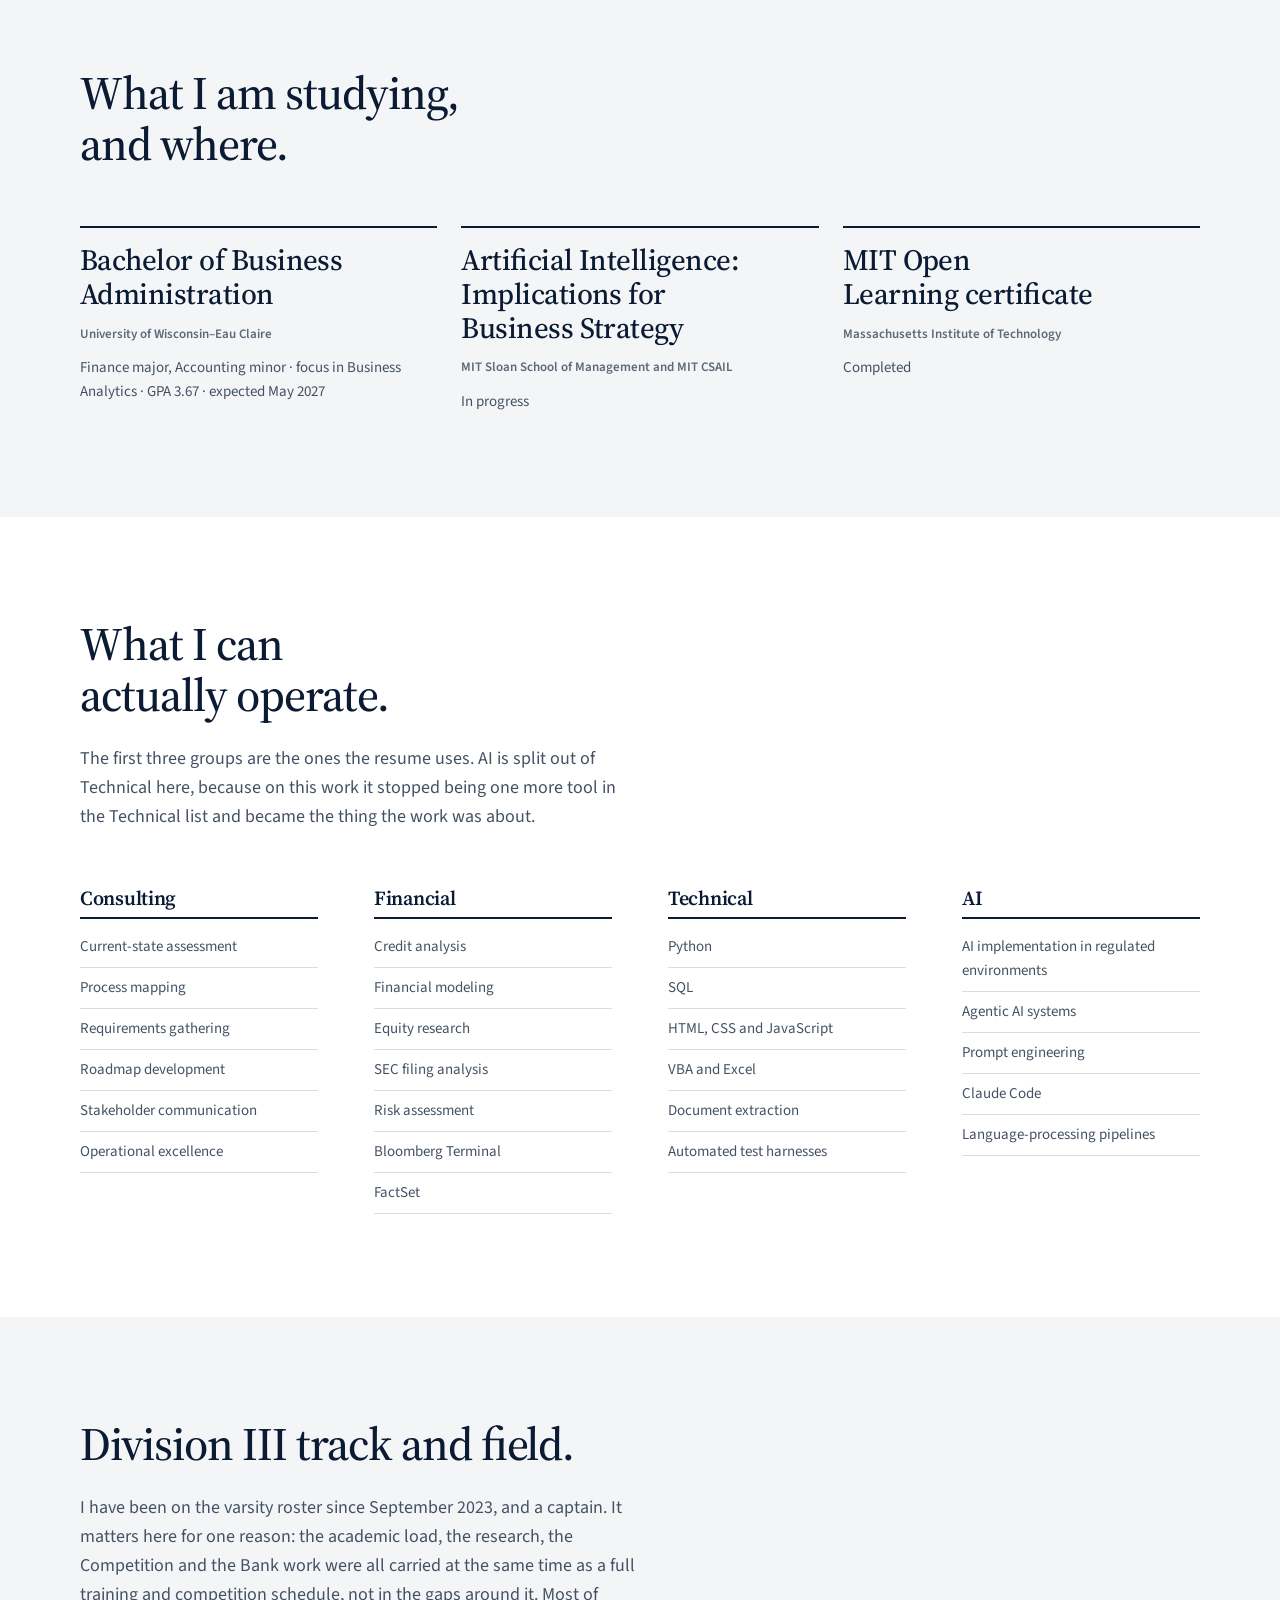
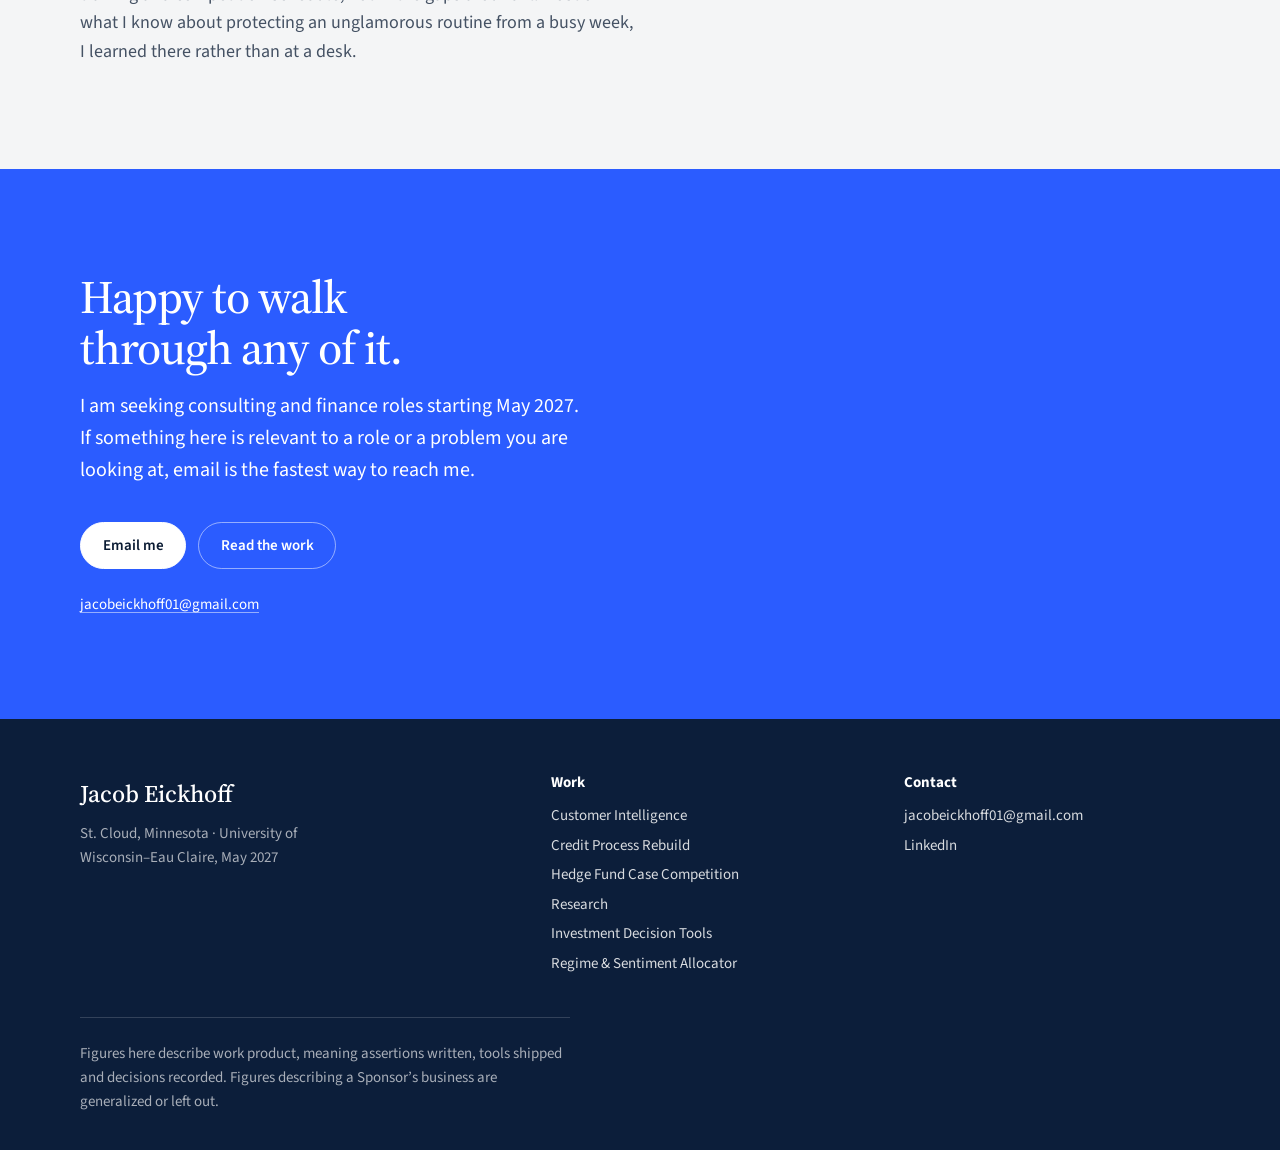
==== commit 2cae842f: "Resume tab matches the real resume, and its PDF prints as a resume GPA 3.67 (was 3.75, also on About" ====
--- a/about/index.html
+++ b/about/index.html
@@ -147,7 +147,7 @@
           <h3 class="credential__what">Bachelor of Business Administration</h3>
           <p class="credential__where">University of Wisconsin&ndash;Eau Claire</p>
           <p class="credential__meta">Finance major, Accounting minor &middot; focus in Business
-            Analytics &middot; GPA 3.75 &middot; expected May 2027</p>
+            Analytics &middot; GPA 3.67 &middot; expected May 2027</p>
         </li>
         <li class="credential reveal">
           <h3 class="credential__what">Artificial Intelligence: Implications for Business
--- a/assets/css/site.css
+++ b/assets/css/site.css
@@ -3239,6 +3239,124 @@
 @media (max-width: 36rem) {
   .resume-entry__head {
     grid-template-columns: 1fr;
+  }
+}
+
+.resume-contact {
+  color: var(--ink-soft);
+  margin: var(--space-2xs) 0 0;
+}
+
+@media print {
+  /* The Resume page prints as a resume: letter paper, the name on top, sections packed together
+     instead of spaced for a screen, and no heading left alone at the foot of a page. */
+  @page {
+    size: letter;
+    margin: 0.45in 0.5in;
+  }
+
+  body:has(.resume-entry) {
+    font-size: 9.5pt;
+    line-height: 1.35;
+  }
+
+  body:has(.resume-entry) .wrap {
+    max-width: none;
+    padding-inline: 0;
+  }
+
+  body:has(.resume-entry) .page-head,
+  body:has(.resume-entry) .section {
+    padding-block: 0.08in;
+    background: none;
+  }
+
+  body:has(.resume-entry) .page-head__title {
+    font-size: 22pt;
+    margin: 0;
+  }
+
+  body:has(.resume-entry) .page-head__lede {
+    font-size: 9.5pt;
+    max-width: none;
+    margin-top: 0.06in;
+  }
+
+  body:has(.resume-entry) .section__title {
+    font-size: 12.5pt;
+    max-width: none;
+    margin: 0;
+    break-after: avoid;
+  }
+
+  body:has(.resume-entry) .resume-entry {
+    max-width: none;
+    margin-top: 0.08in;
+    padding-top: 0.04in;
+    border-top-width: 1px;
+  }
+
+  body:has(.resume-entry) .resume-entry__head {
+    grid-template-columns: 1fr auto;
+  }
+
+  body:has(.resume-entry) .resume-entry__role {
+    font-size: 10.5pt;
+  }
+
+  body:has(.resume-entry) .resume-entry__when,
+  body:has(.resume-entry) .resume-entry__where {
+    font-size: 9pt;
+  }
+
+  body:has(.resume-entry) .resume-entry__sub {
+    font-size: 9.5pt;
+    margin-top: 0.05in;
+    break-after: avoid;
+  }
+
+  body:has(.resume-entry) .resume-entry__list {
+    gap: 0.02in;
+    margin-top: 0.03in;
+  }
+
+  body:has(.resume-entry) .credentials,
+  body:has(.resume-entry) .skillset {
+    margin-top: 0.06in;
+  }
+
+  body:has(.resume-entry) .skillset {
+    grid-template-columns: repeat(3, 1fr);
+    gap: 0.1in 0.25in;
+  }
+
+  body:has(.resume-entry) .skillset__name {
+    font-size: 10pt;
+    padding-bottom: 0.02in;
+    border-bottom-width: 1px;
+  }
+
+  body:has(.resume-entry) .credential {
+    padding-top: 0.04in;
+    margin-top: 0.06in;
+    border-top-width: 1px;
+  }
+
+  body:has(.resume-entry) .credential__what {
+    font-size: 10.5pt;
+    margin: 0;
+  }
+
+  body:has(.resume-entry) .credential__where,
+  body:has(.resume-entry) .credential__meta {
+    font-size: 9pt;
+    margin: 0.02in 0 0;
+  }
+
+  body:has(.resume-entry) .skillset__list li {
+    padding-block: 0;
+    border: 0;
+    font-size: 9pt;
   }
 }
 
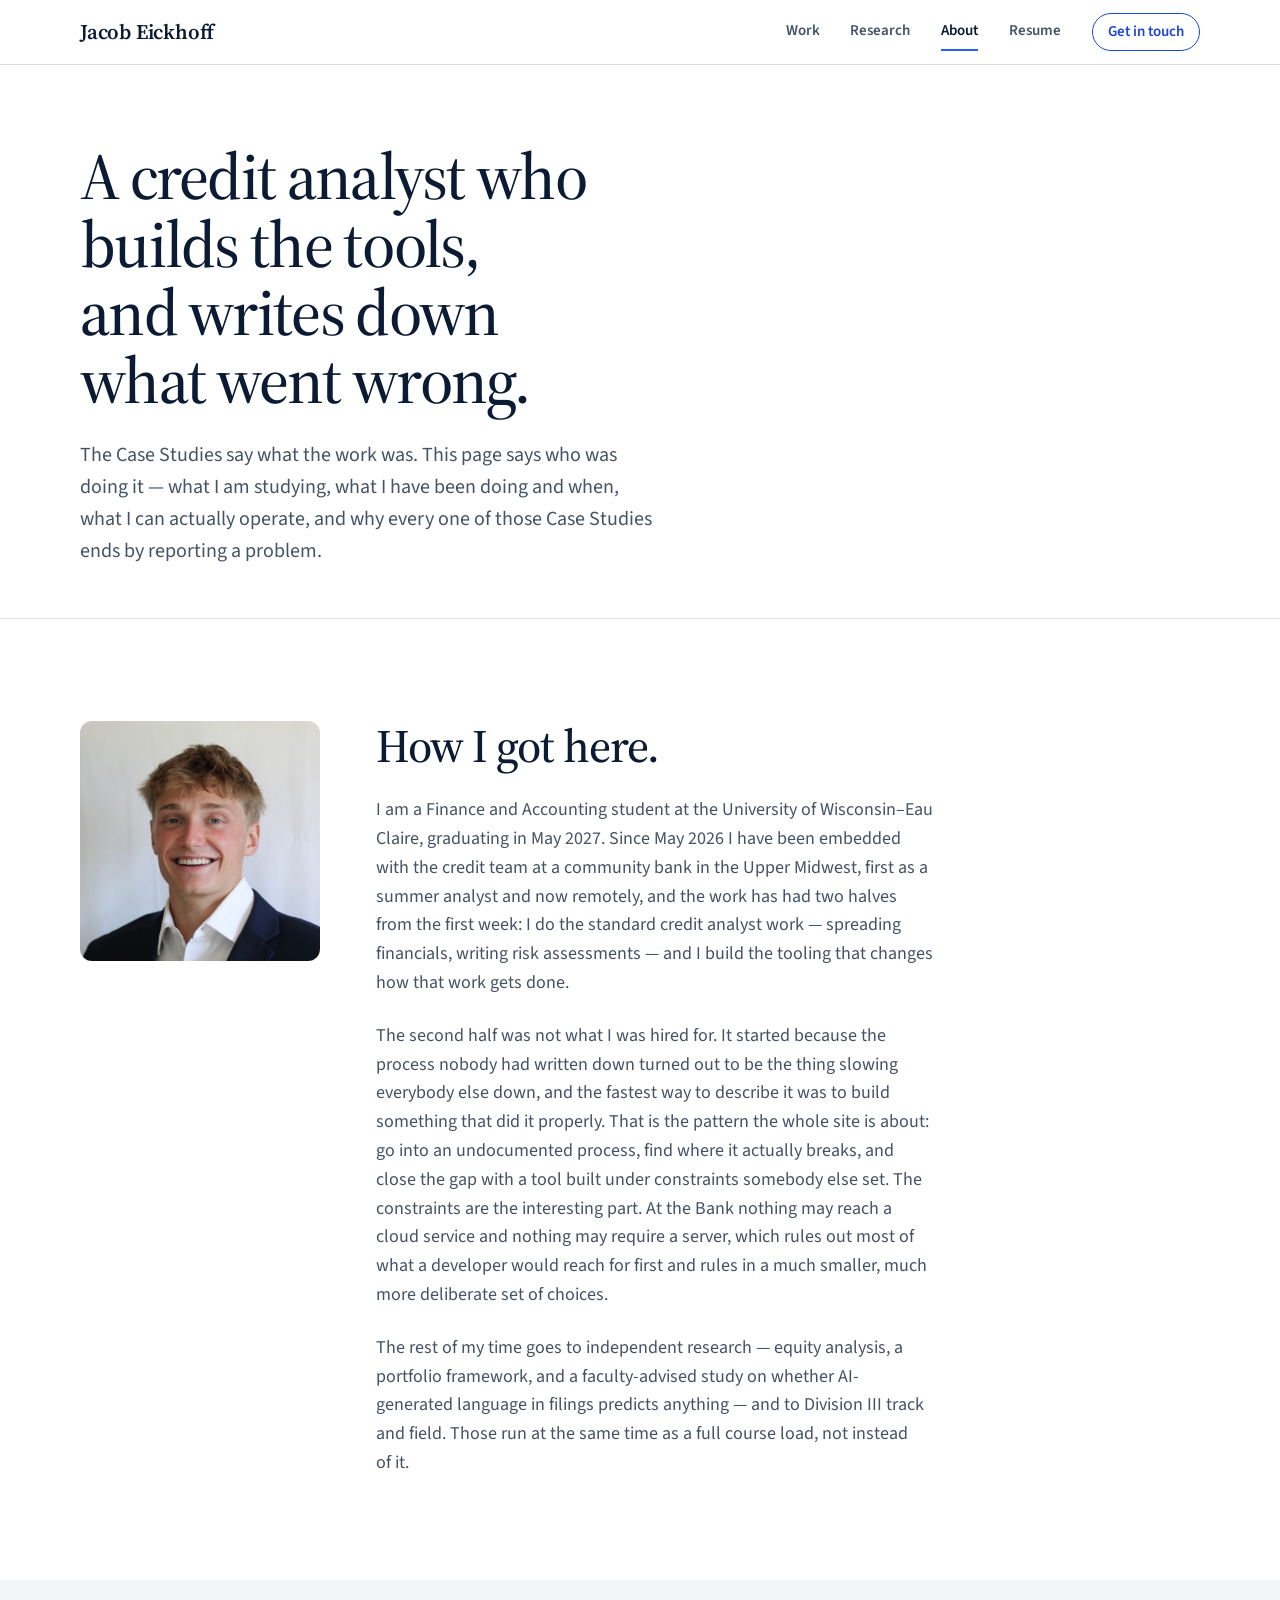
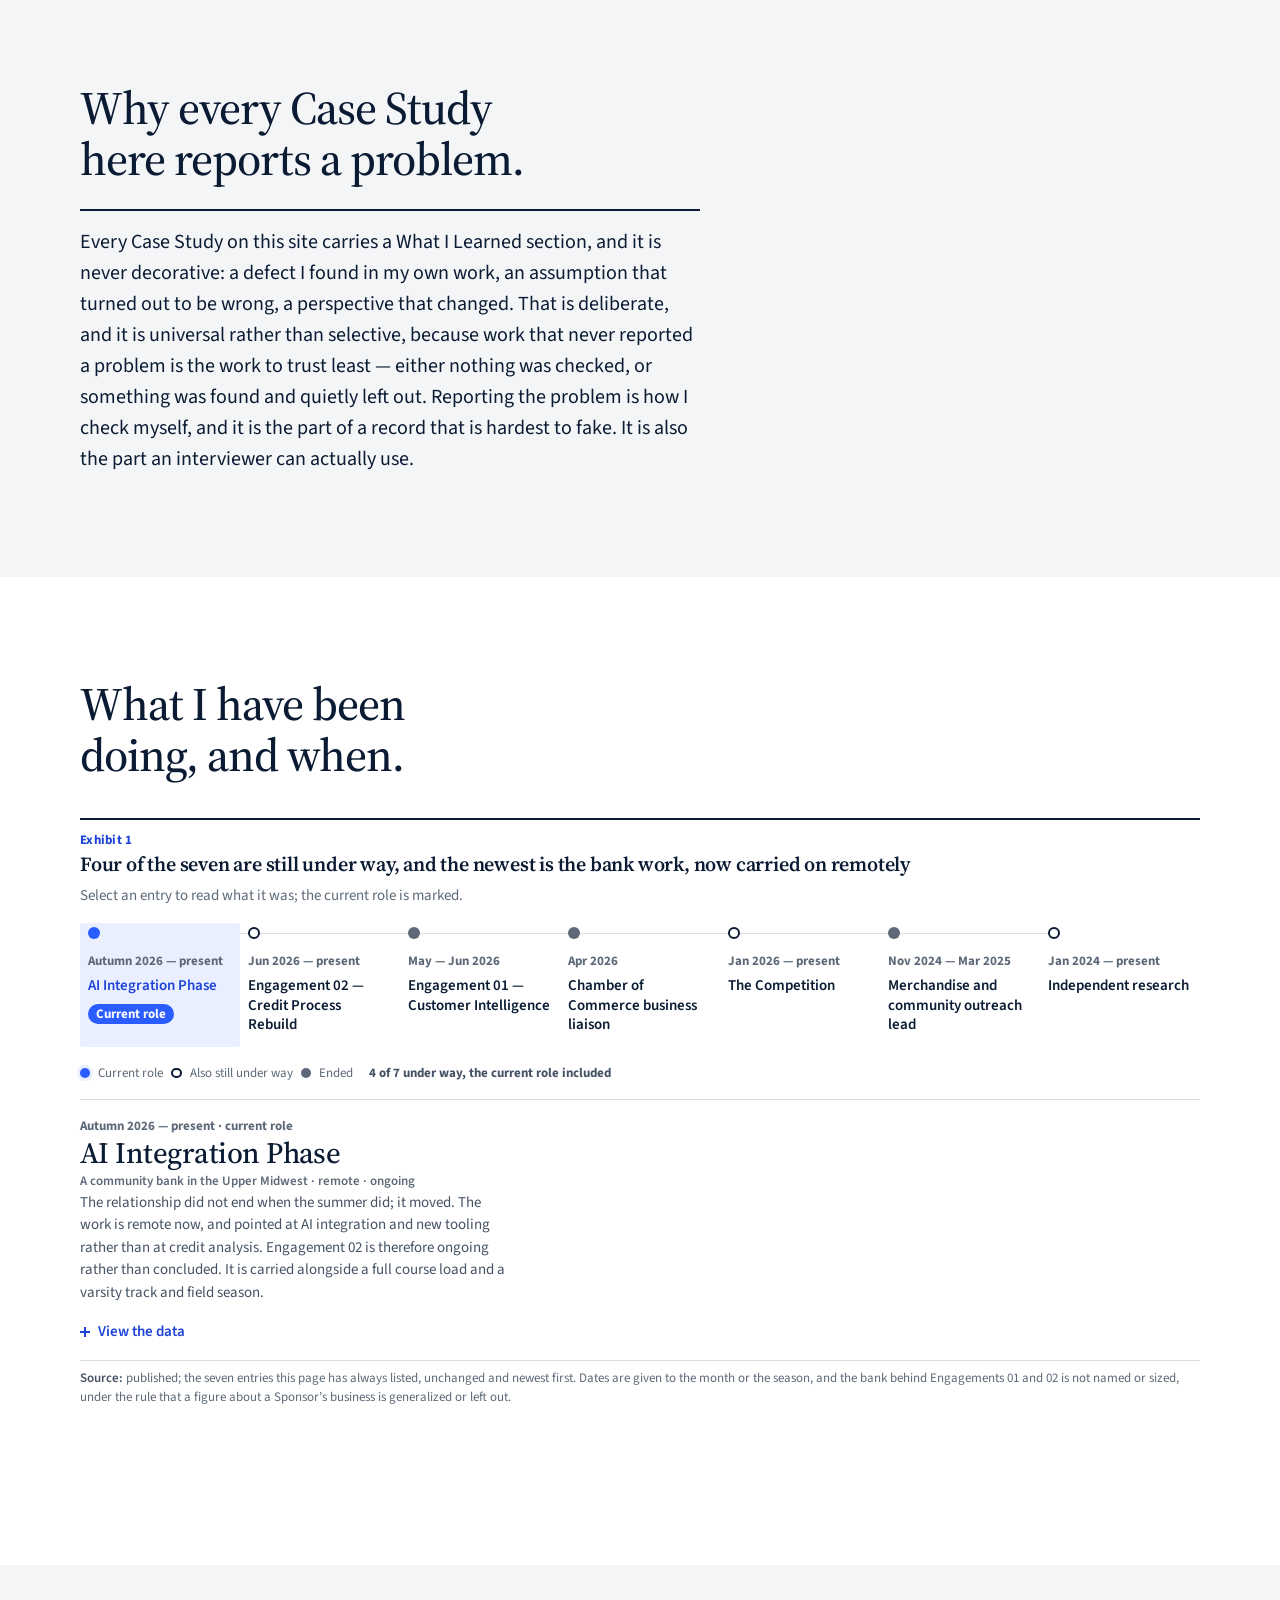
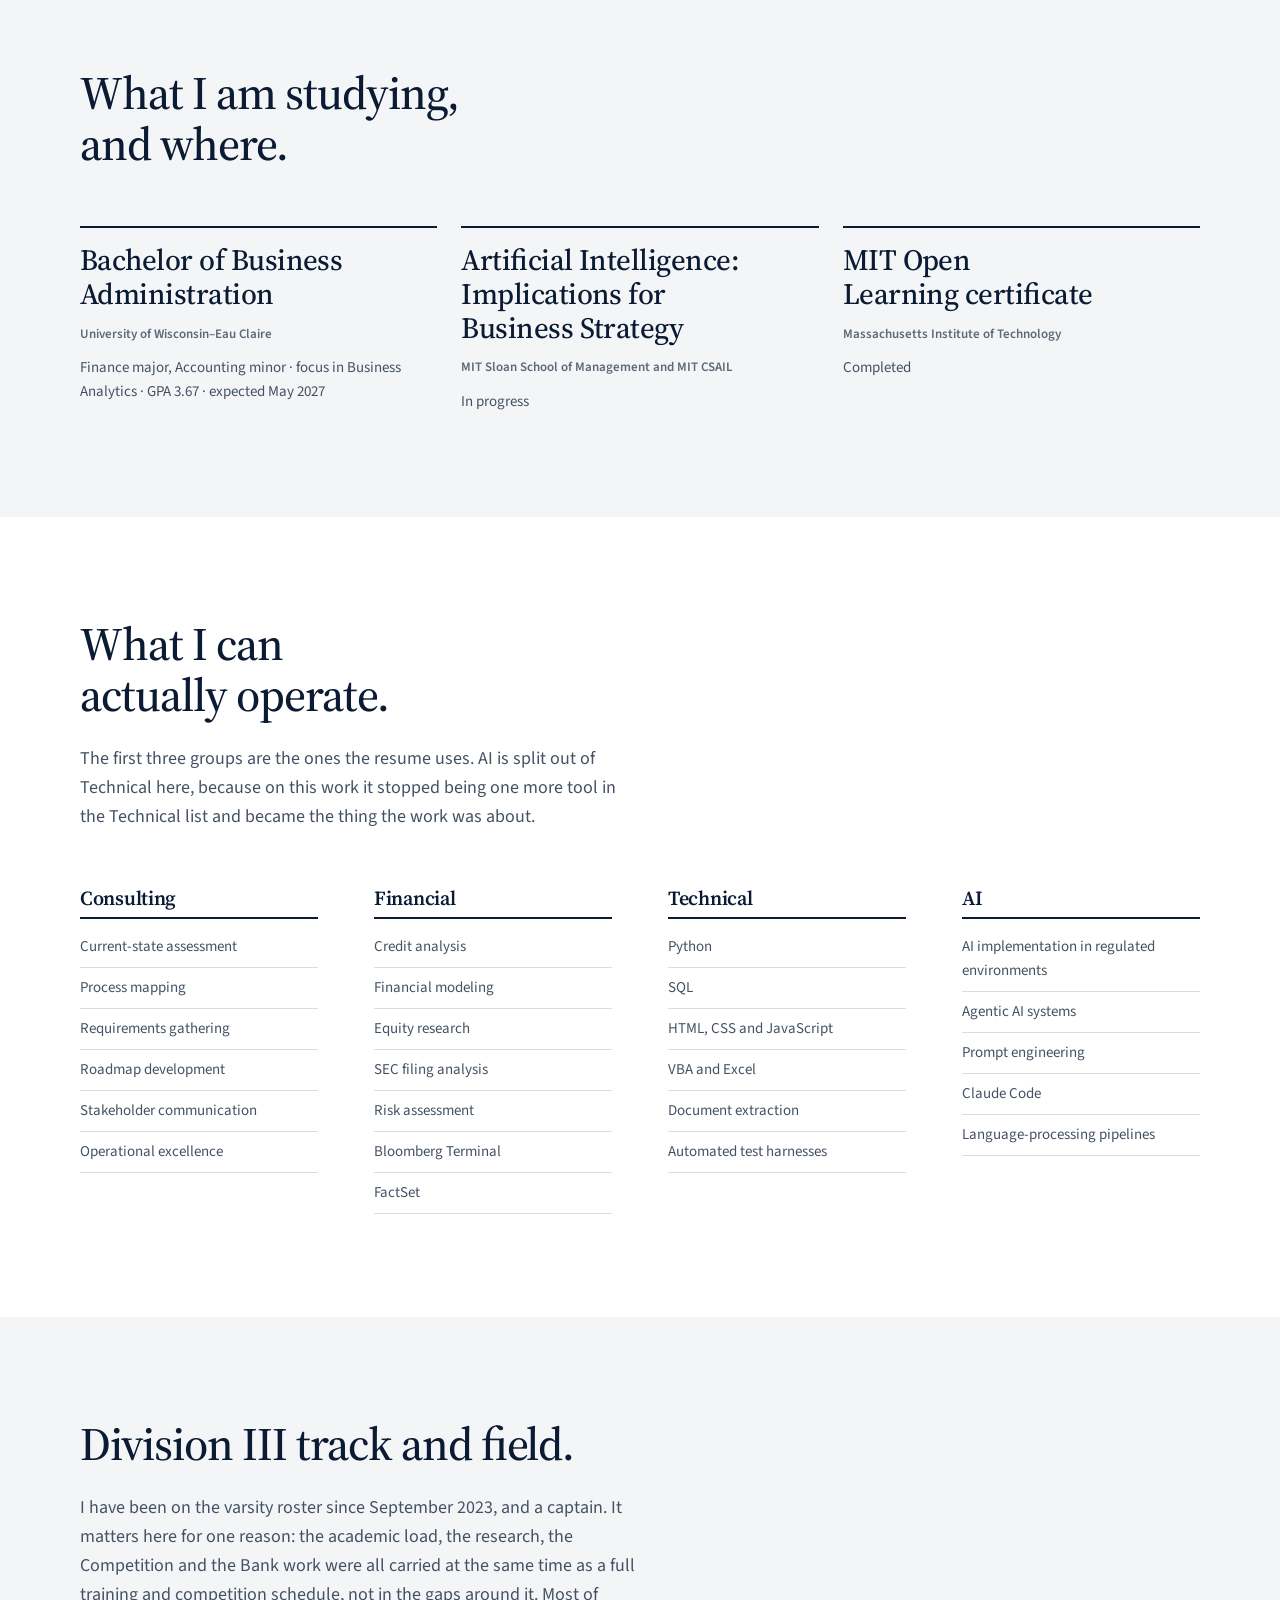
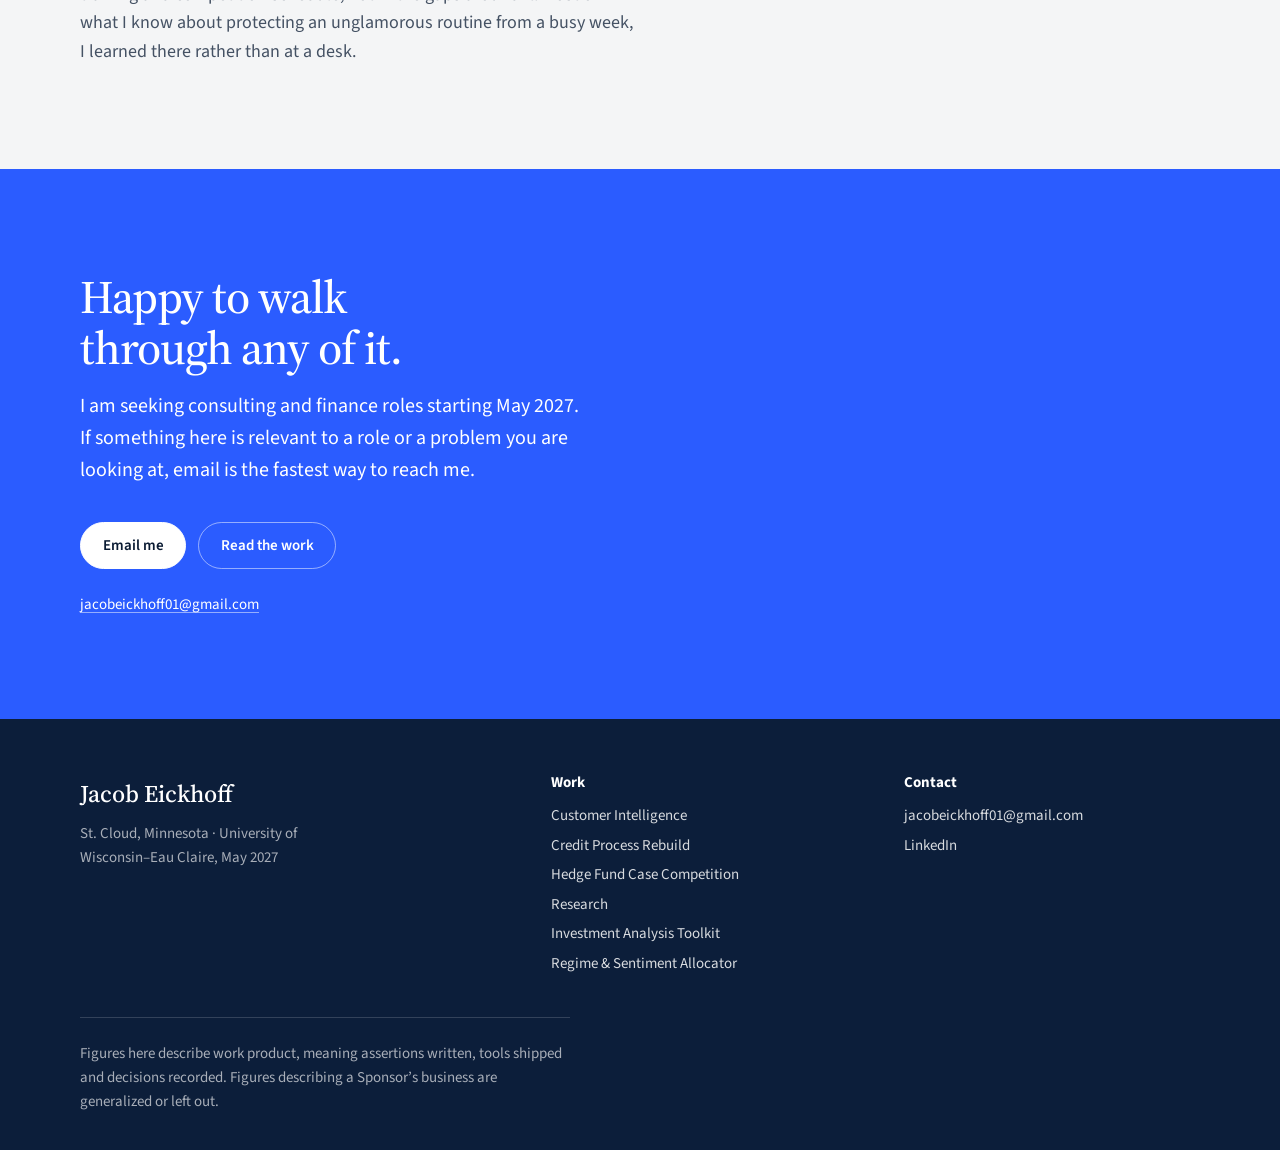
==== commit a649b78b: "Article 5 becomes the Investment Analysis Toolkit, in Jacob's voice TradeLog and Indy renamed the In" ====
--- a/about/index.html
+++ b/about/index.html
@@ -259,7 +259,7 @@
           <li><a href="/work/credit-process-rebuild/">Credit Process Rebuild</a></li>
           <li><a href="/work/the-competition/">Hedge Fund Case Competition</a></li>
           <li><a href="/work/the-research/">Research</a></li>
-          <li><a href="/work/tradelog-and-indy/">Investment Decision Tools</a></li>
+          <li><a href="/work/investment-analysis-toolkit/">Investment Analysis Toolkit</a></li>
           <li><a href="/work/macrosense/">Regime &amp; Sentiment Allocator</a></li>
         </ul>
       </div>
--- a/assets/css/site.css
+++ b/assets/css/site.css
@@ -1469,6 +1469,16 @@
   font-size: var(--text-read);
   line-height: 1.7;
   margin-bottom: var(--space-sm);
+}
+
+.spine__list {
+  max-width: 68ch;
+  color: var(--ink-soft);
+  font-size: var(--text-read);
+  line-height: 1.7;
+  margin: 0 0 var(--space-sm);
+  padding-left: 1.25em;
+  list-style: disc;
 }
 
 /* The drop cap: the first letter of The Situation, and nowhere else. */
@@ -5835,3 +5845,41 @@
   font-size: var(--text-xs);
   color: var(--ink-mute);
 }
+
+/* ---- Exhibit kind: fan-range ------------------------------------------------------------------
+   The Investment Analysis Toolkit's simulated range. Outer band 5th-95th, inner band 25th-75th,
+   the median as a line, and one path drawn over the fan in the ink colour, so the path and the
+   range differ in weight and shape, not in hue alone. */
+.fan {
+  display: block;
+  width: 100%;
+  height: auto;
+}
+.fan__grid {
+  stroke: var(--line-soft);
+  stroke-width: 1;
+}
+.fan__tick {
+  fill: var(--ink-mute);
+  font-family: "Source Sans 3", system-ui, sans-serif;
+  font-size: 12px;
+}
+.fan__outer {
+  fill: color-mix(in srgb, var(--blue) 12%, transparent);
+  stroke: none;
+}
+.fan__inner {
+  fill: color-mix(in srgb, var(--blue) 28%, transparent);
+  stroke: none;
+}
+.fan__median {
+  fill: none;
+  stroke: var(--blue-deep);
+  stroke-width: 2;
+}
+.fan__path {
+  fill: none;
+  stroke: var(--ink);
+  stroke-width: 1.5;
+  stroke-dasharray: 5 4;
+}
